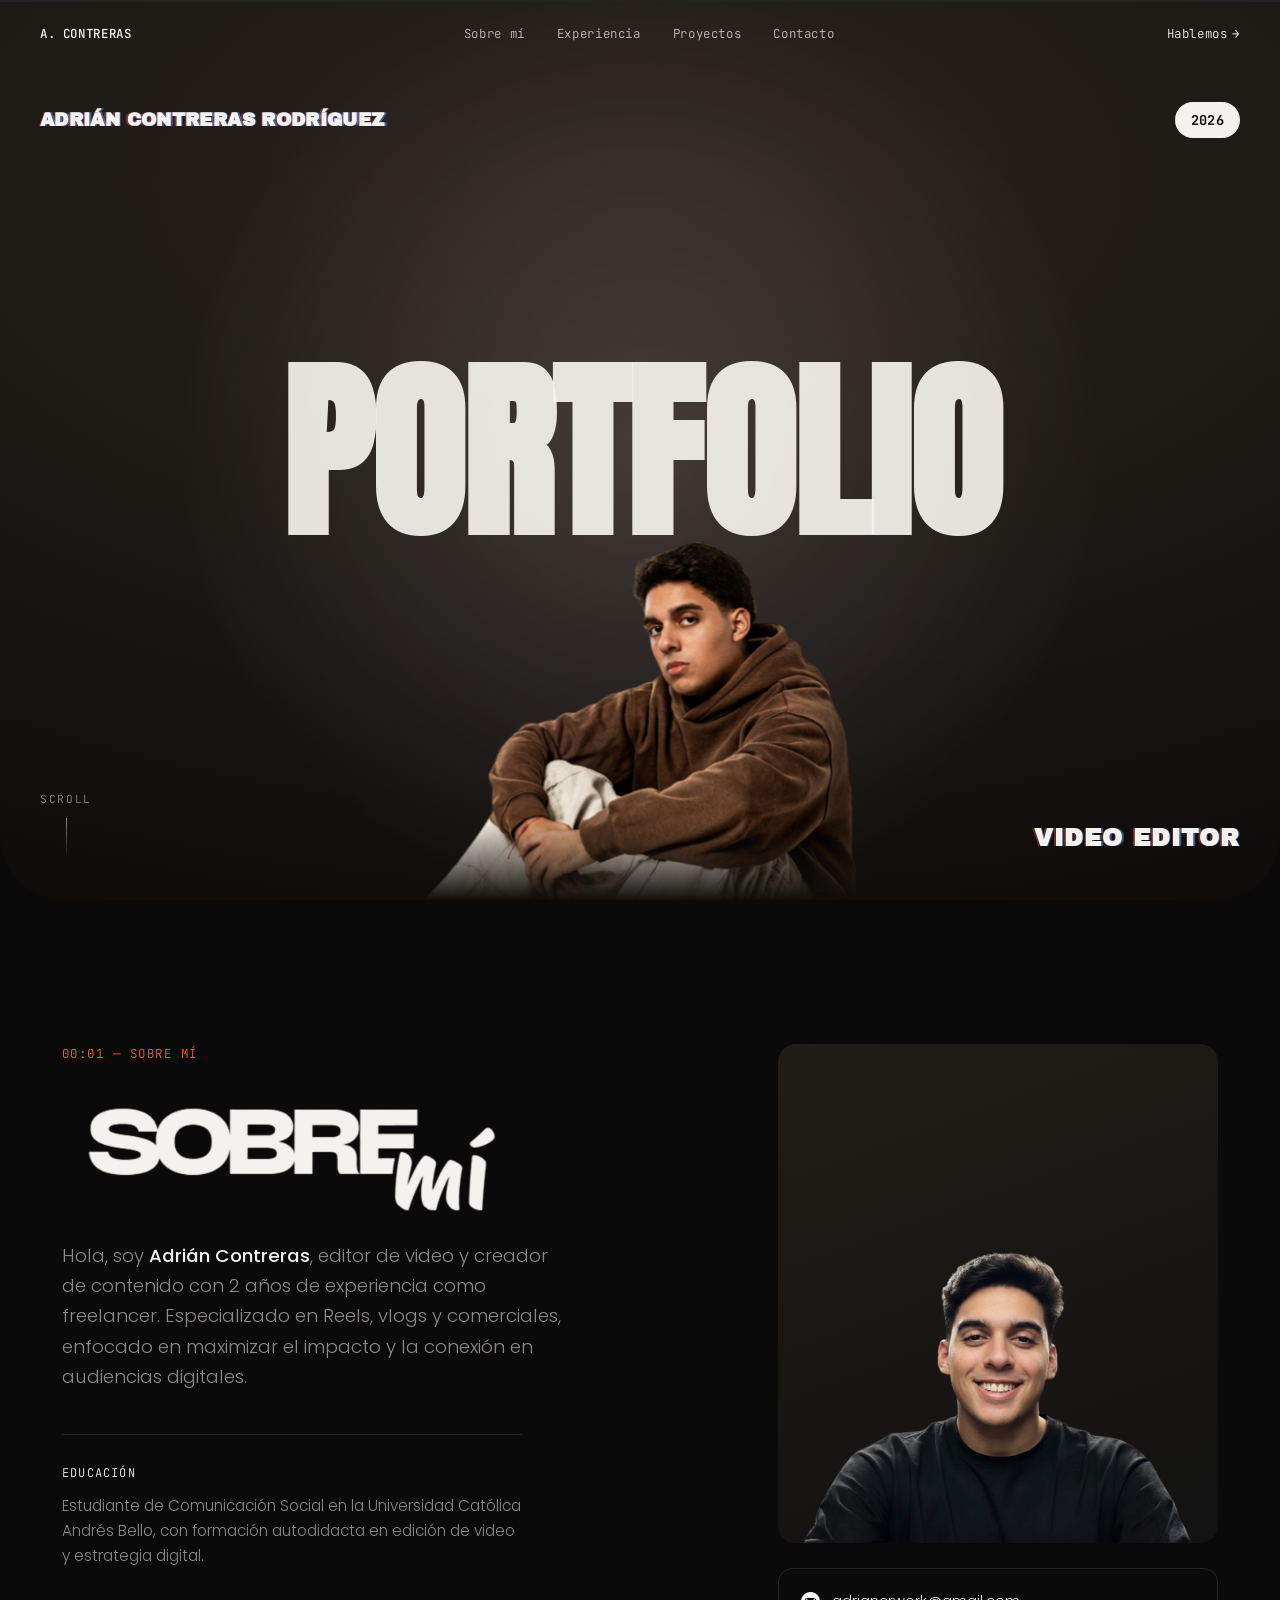
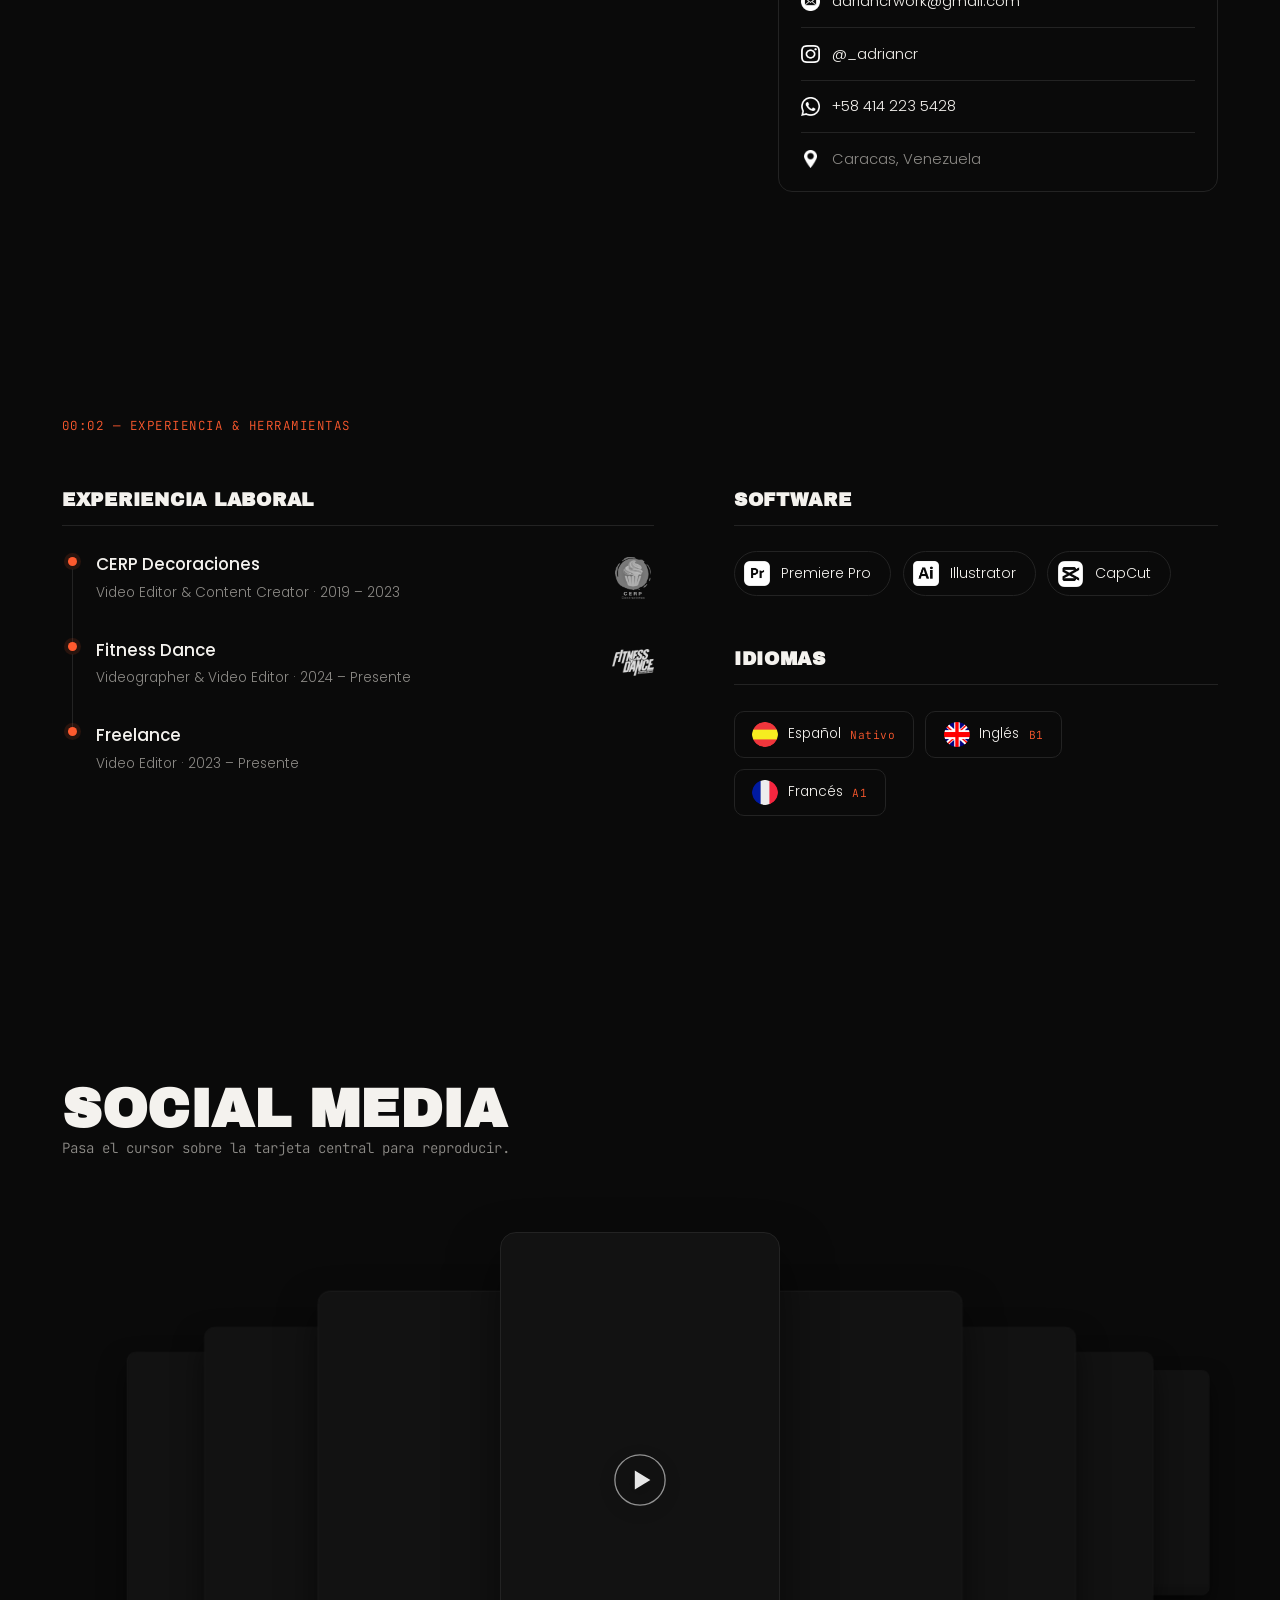
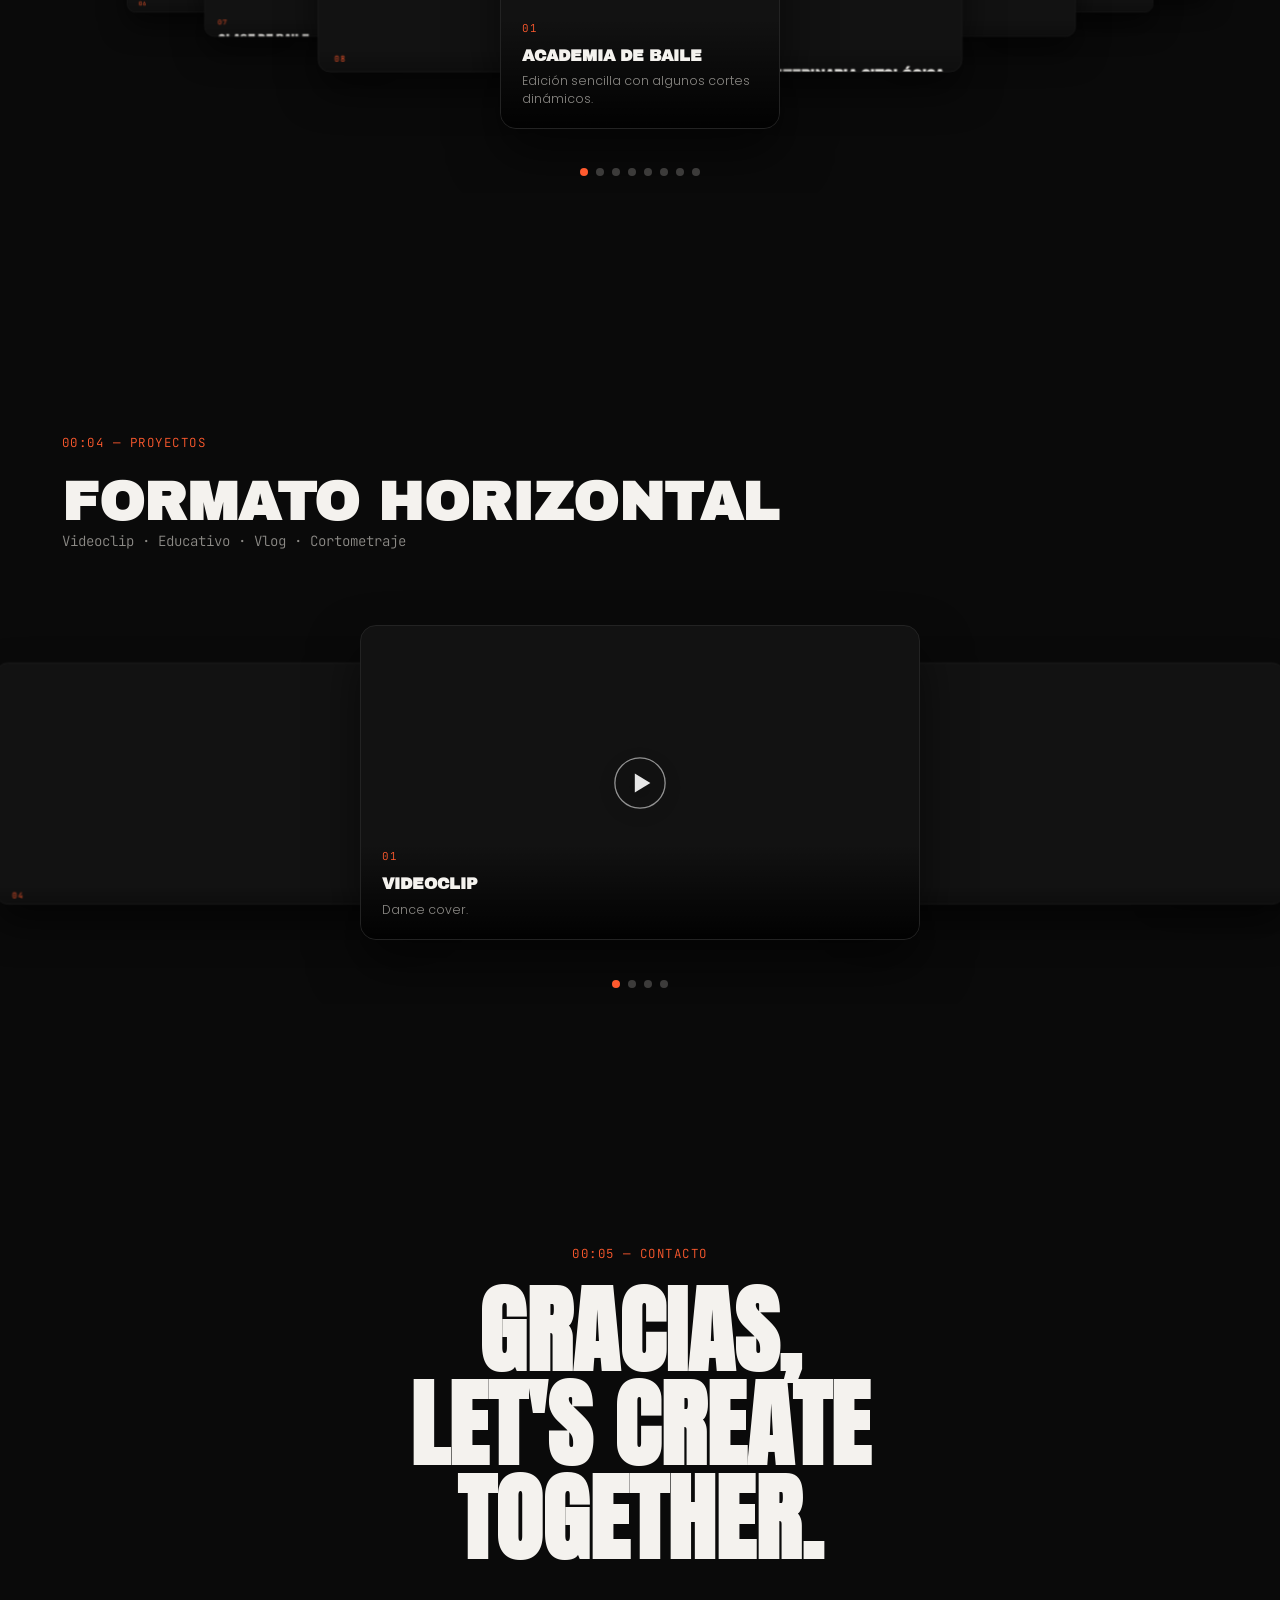
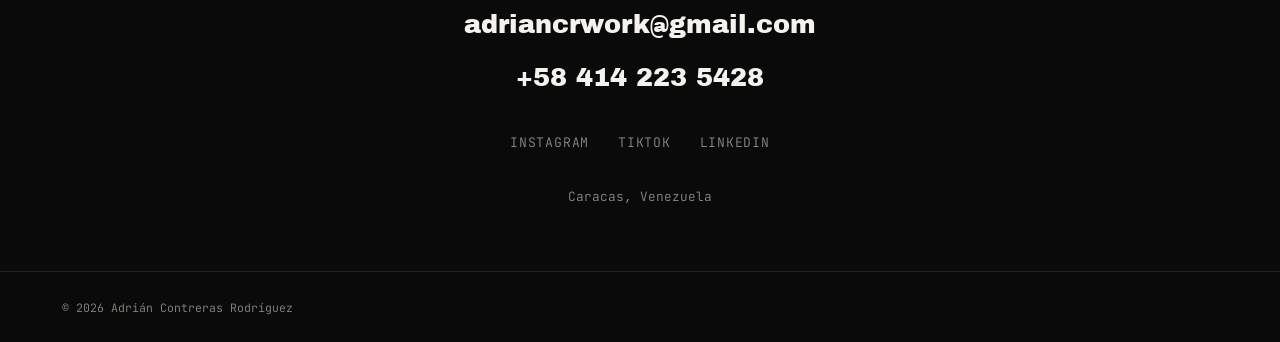
==== index.html @ ed5cecab "Add files via upload" ====
<!DOCTYPE html>
<html lang="es">
<head>
<meta charset="UTF-8">
<meta name="viewport" content="width=device-width, initial-scale=1.0">
<title>Adrián Contreras — Video Editor</title>
<meta name="description" content="Adrián Contreras Rodríguez — Editor de video y creador de contenido. Reels, vlogs, comerciales y cortometrajes.">

<!-- Google Fonts -->
<link rel="preconnect" href="https://fonts.googleapis.com">
<link rel="preconnect" href="https://fonts.gstatic.com" crossorigin>
<link href="https://fonts.googleapis.com/css2?family=Poppins:ital,wght@0,300;0,400;0,500;0,600;0,700;1,400&family=Anton&family=Archivo+Black&family=JetBrains+Mono:wght@400;500&family=Caveat:wght@600;700&display=swap" rel="stylesheet">

<!-- Swiper (carrusel 3D coverflow) -->
<link rel="stylesheet" href="https://cdn.jsdelivr.net/npm/swiper@11/swiper-bundle.min.css" />

<link rel="stylesheet" href="style.css">
</head>
<body>

<div class="scrub-track"><div class="scrub-fill" id="scrubFill"></div></div>

<nav class="topnav" id="topnav">
  <a href="#hero" class="topnav-logo">A. CONTRERAS</a>
  <div class="topnav-links">
    <a href="#about">Sobre mí</a>
    <a href="#experience">Experiencia</a>
    <a href="#gallery-social">Proyectos</a>
    <a href="#contact">Contacto</a>
  </div>
  <a href="#contact" class="topnav-cta">Hablemos <span>→</span></a>
</nav>

<!-- ============ HERO ============ -->
<section id="hero" class="hero">
  <div class="hero-panel">
    <img src="assets/img/glow.png" alt="" class="hero-glow" aria-hidden="true">
    <h2 class="hero-wordmark" aria-hidden="true">PORTFOLIO</h2>

    <div class="hero-topbar">
      <p class="hero-fullname">ADRIÁN CONTRERAS RODRÍGUEZ</p>
      <span class="hero-year">2026</span>
    </div>

    <p class="hero-role">VIDEO EDITOR</p>
  </div>

  <img src="assets/img/hero-portrait.png" alt="Adrián Contreras" class="hero-portrait" id="heroPortrait">

  <div class="scroll-indicator">
    <span>Scroll</span>
    <div class="line"></div>
  </div>
</section>

<main>

  <!-- ============ SOBRE MÍ ============ -->
  <section id="about" class="section">
    <div class="container about-grid">

      <div class="about-copy reveal">
        <p class="eyebrow">00:01 — Sobre mí</p>
        <h2 class="about-heading">
          <img src="assets/img/sobre-mi.png" alt="Sobre mí" class="about-heading-img">
        </h2>
        <p class="about-text">
          Hola, soy <strong>Adrián Contreras</strong>, editor de video y creador de
          contenido con 2 años de experiencia como freelancer. Especializado en
          Reels, vlogs y comerciales, enfocado en maximizar el impacto y la
          conexión en audiencias digitales.
        </p>
        <div class="edu-block">
          <p class="edu-label">Educación</p>
          <p class="edu-text">
            Estudiante de Comunicación Social en la Universidad Católica Andrés
            Bello, con formación autodidacta en edición de video y estrategia
            digital.
          </p>
        </div>
      </div>

      <div class="about-side reveal">
        <div class="about-photo-frame">
          <img src="assets/img/about-portrait.png" alt="Adrián Contreras" class="about-photo">
        </div>
        <div class="contact-card">
          <a href="mailto:adriancrwork@gmail.com" class="contact-row">
            <img src="assets/icons/correo.png" class="contact-icon" alt=""> adriancrwork@gmail.com
          </a>
          <a href="https://instagram.com/_adriancr" target="_blank" rel="noopener" class="contact-row">
            <img src="assets/icons/instagram.png" class="contact-icon" alt=""> @_adriancr
          </a>
          <a href="https://wa.me/584142235428" target="_blank" rel="noopener" class="contact-row">
            <img src="assets/icons/whatsapp.png" class="contact-icon" alt=""> +58 414 223 5428
          </a>
          <div class="contact-row static">
            <img src="assets/icons/ubicacion.png" class="contact-icon" alt=""> Caracas, Venezuela
          </div>
        </div>
      </div>

    </div>
  </section>

  <!-- ============ EXPERIENCIA + SOFTWARE ============ -->
  <section id="experience" class="section">
    <div class="container">
      <p class="eyebrow reveal">00:02 — Experiencia &amp; herramientas</p>

      <div class="exp-grid">
        <div class="exp-timeline reveal">
          <h3 class="subtitle">Experiencia laboral</h3>

          <div class="exp-item">
            <span class="exp-dot"></span>
            <div class="exp-info">
              <p class="exp-role">CERP Decoraciones</p>
              <p class="exp-meta">Video Editor &amp; Content Creator · 2019 – 2023</p>
            </div>
            <img src="assets/logos/cerp.png" class="exp-logo" alt="CERP Decoraciones">
          </div>

          <div class="exp-item">
            <span class="exp-dot"></span>
            <div class="exp-info">
              <p class="exp-role">Fitness Dance</p>
              <p class="exp-meta">Videographer &amp; Video Editor · 2024 – Presente</p>
            </div>
            <img src="assets/logos/fitness-dance.png" class="exp-logo" alt="Fitness Dance">
          </div>

          <div class="exp-item">
            <span class="exp-dot"></span>
            <div class="exp-info">
              <p class="exp-role">Freelance</p>
              <p class="exp-meta">Video Editor · 2023 – Presente</p>
            </div>
          </div>
        </div>

        <div class="exp-side reveal">
          <h3 class="subtitle">Software</h3>
          <div class="software-grid">
            <div class="software-chip">
              <img src="assets/icons/premiere.png" class="chip-icon" alt="Premiere Pro"> Premiere Pro
            </div>
            <div class="software-chip">
              <img src="assets/icons/illustrator.png" class="chip-icon" alt="Illustrator"> Illustrator
            </div>
            <div class="software-chip">
              <img src="assets/icons/capcut.png" class="chip-icon" alt="CapCut"> CapCut
            </div>
          </div>

          <h3 class="subtitle mt">Idiomas</h3>
          <div class="lang-grid">
            <div class="lang-chip">
              <img src="assets/icons/flag-es.png" class="lang-flag" alt="Español">
              <span class="lang-name">Español</span><span class="lang-level">Nativo</span>
            </div>
            <div class="lang-chip">
              <img src="assets/icons/flag-en.png" class="lang-flag" alt="Inglés">
              <span class="lang-name">Inglés</span><span class="lang-level">B1</span>
            </div>
            <div class="lang-chip">
              <img src="assets/icons/flag-fr.png" class="lang-flag" alt="Francés">
              <span class="lang-name">Francés</span><span class="lang-level">A1</span>
            </div>
          </div>
        </div>
      </div>
    </div>
  </section>

  <!-- ============ GALERÍA — SOCIAL MEDIA ============ -->
  <section id="gallery-social" class="section gallery">
    <div class="container">
      <p class="eyebrow reveal">00:03 — Proyectos</p>
      <h2 class="section-title reveal">Social Media</h2>
      <p class="gallery-hint reveal">Pasa el cursor sobre la tarjeta central para reproducir.</p>
    </div>

    <div class="swiper social-swiper">
      <div class="swiper-wrapper"></div>
      <div class="swiper-pagination"></div>
    </div>
  </section>

  <!-- ============ GALERÍA — FORMATO HORIZONTAL ============ -->
  <section id="gallery-horizontal" class="section gallery">
    <div class="container">
      <p class="eyebrow reveal">00:04 — Proyectos</p>
      <h2 class="section-title reveal">Formato Horizontal</h2>
      <p class="gallery-hint reveal">Videoclip · Educativo · Vlog · Cortometraje</p>
    </div>

    <div class="swiper horizontal-swiper">
      <div class="swiper-wrapper"></div>
      <div class="swiper-pagination"></div>
    </div>
  </section>

  <!-- ============ CONTACTO ============ -->
  <section id="contact" class="section contact">
    <div class="container">
      <p class="eyebrow reveal">00:05 — Contacto</p>
      <h2 class="contact-title reveal">GRACIAS,<br>let's create<br>together.</h2>

      <div class="contact-links reveal">
        <a href="mailto:adriancrwork@gmail.com" class="contact-link">adriancrwork@gmail.com</a>
        <a href="https://wa.me/584142235428" target="_blank" rel="noopener" class="contact-link">+58 414 223 5428</a>
      </div>

      <div class="social-links reveal">
        <a href="https://instagram.com/_adriancr" target="_blank" rel="noopener">Instagram</a>
        <a href="#" target="_blank" rel="noopener">TikTok</a>
        <a href="#" target="_blank" rel="noopener">LinkedIn</a>
      </div>

      <p class="location reveal">Caracas, Venezuela</p>
    </div>
  </section>

</main>

<footer class="footer">
  <div class="container">© 2026 Adrián Contreras Rodríguez</div>
</footer>

<script src="https://cdn.jsdelivr.net/npm/swiper@11/swiper-bundle.min.js"></script>
<script src="script.js"></script>
</body>
</html>
---- style.css ----
/* ============================================================
   ADRIÁN CONTRERAS — PORTFOLIO
   ============================================================ */

@font-face {
  font-family: 'Extenda 40 Hecto';
  src: url('assets/fonts/Extenda40Hecto.woff2') format('woff2');
  font-weight: 400;
  font-display: swap;
}
@font-face {
  font-family: 'CY Grotesk Wide';
  src: url('assets/fonts/CyGrotesk-WideBold.woff2') format('woff2');
  font-weight: 700;
  font-display: swap;
}

:root {
  --bg: #0a0a0a;
  --bg-soft: #121212;
  --hero-bg: #1a1714;
  --line: #232323;
  --text: #f4f2ee;
  --muted: #8c8a86;
  --accent: #ff5a2e;
  --accent-dim: #7a2c15;

  --font-display: 'Extenda 40 Hecto', 'Anton', 'Archivo Black', sans-serif;
  --font-section: 'CY Grotesk Wide', 'Archivo Black', sans-serif;
  --font-body: 'Poppins', sans-serif;
  --font-mono: 'JetBrains Mono', monospace;
  --font-script: 'Caveat', cursive;

  --container: 1220px;
}

* { margin: 0; padding: 0; box-sizing: border-box; }
html { scroll-behavior: smooth; }

body {
  background: var(--bg);
  color: var(--text);
  font-family: var(--font-body);
  font-weight: 300;
  line-height: 1.65;
  overflow-x: hidden;
}

img { display: block; max-width: 100%; }
a { color: inherit; }

.container {
  max-width: var(--container);
  margin: 0 auto;
  padding: 0 2rem;
}

/* ---- Timeline scrubber ---- */
.scrub-track {
  position: fixed;
  top: 0; left: 0;
  width: 100%;
  height: 2px;
  background: var(--line);
  z-index: 999;
}
.scrub-fill {
  height: 100%;
  width: 0%;
  background: var(--accent);
  box-shadow: 0 0 8px var(--accent);
  transition: width 0.1s linear;
}

/* ---- Nav (glass / iOS blur on scroll) ---- */
.topnav {
  position: fixed;
  top: 2px; left: 0;
  width: 100%;
  z-index: 900;
  display: flex;
  align-items: center;
  justify-content: space-between;
  padding: 1.4rem 2.5rem;
  font-family: var(--font-mono);
  font-size: 0.78rem;
  letter-spacing: 0.05em;
  background: transparent;
  backdrop-filter: blur(0px);
  -webkit-backdrop-filter: blur(0px);
  border-bottom: 1px solid transparent;
  transition: background 0.4s ease, backdrop-filter 0.4s ease, border-color 0.4s ease;
}
.topnav.scrolled {
  background: rgba(10, 10, 10, 0.45);
  backdrop-filter: blur(16px) saturate(150%);
  -webkit-backdrop-filter: blur(16px) saturate(150%);
  border-bottom: 1px solid rgba(255,255,255,0.08);
}
.topnav-logo { text-decoration: none; font-weight: 500; color: var(--text); }
.topnav-links { display: flex; gap: 2rem; }
.topnav-links a { text-decoration: none; color: var(--text); opacity: 0.75; transition: opacity 0.25s; }
.topnav-links a:hover { opacity: 1; }
.topnav-cta { text-decoration: none; color: var(--text); display: flex; align-items: center; gap: 0.3rem; }
@media (max-width: 780px) {
  .topnav-links { display: none; }
}

.eyebrow {
  font-family: var(--font-mono);
  font-size: 0.78rem;
  letter-spacing: 0.12em;
  color: var(--accent);
  text-transform: uppercase;
  margin-bottom: 1.2rem;
}

.section-title {
  font-family: var(--font-section);
  font-weight: 700;
  text-transform: uppercase;
  font-size: clamp(2rem, 4.5vw, 3.4rem);
  line-height: 1.05;
  letter-spacing: 0.01em;
}

.subtitle {
  font-family: var(--font-section);
  font-weight: 700;
  text-transform: uppercase;
  font-size: 1.15rem;
  letter-spacing: 0.04em;
  color: var(--text);
  margin-bottom: 1.6rem;
  padding-bottom: 0.6rem;
  border-bottom: 1px solid var(--line);
}
.subtitle.mt { margin-top: 3rem; }

.section { padding: 7rem 0; }

/* ============ HERO ============ */
.hero {
  position: relative;
  height: 100svh;
  min-height: 640px;
  margin-bottom: 2rem;
}

.hero-panel {
  position: relative;
  width: 100%;
  height: 100%;
  overflow: hidden;
  border-radius: 0 0 64px 64px;
  background:
    radial-gradient(120% 90% at 50% 20%, #2a241d 0%, var(--hero-bg) 55%, #0d0b09 100%);
}

.hero-glow {
  position: absolute;
  top: 50%; left: 50%;
  width: 140%;
  max-width: none;
  transform: translate(-50%, -50%);
  opacity: 0.55;
  mix-blend-mode: screen;
  pointer-events: none;
}

.hero-wordmark {
  position: absolute;
  top: 50%; left: 50%;
  transform: translate(-50%, -48%);
  width: 100%;
  text-align: center;
  font-family: var(--font-display);
  text-transform: uppercase;
  font-size: clamp(4.5rem, 15vw, 13rem);
  line-height: 1;
  color: rgba(245, 243, 238, 0.92);
  letter-spacing: -0.01em;
  white-space: nowrap;
}

.hero-topbar {
  position: absolute;
  top: 6.4rem;
  left: 0; right: 0;
  z-index: 2;
  display: flex;
  align-items: center;
  justify-content: space-between;
  padding: 0 2.5rem;
}

.hero-fullname {
  font-family: var(--font-section);
  font-weight: 700;
  text-transform: uppercase;
  font-size: clamp(0.9rem, 1.6vw, 1.15rem);
  letter-spacing: 0.02em;
  color: var(--text);
  text-shadow: 1.5px 0 0 rgba(90,150,255,0.55), -1.5px 0 0 rgba(255,90,90,0.4);
}

.hero-year {
  font-family: var(--font-mono);
  font-weight: 700;
  font-size: 0.85rem;
  color: #14110d;
  background: var(--text);
  padding: 0.4rem 1rem;
  border-radius: 999px;
  letter-spacing: 0.02em;
}

.hero-role {
  position: absolute;
  bottom: 2.6rem;
  right: 2.5rem;
  z-index: 2;
  font-family: var(--font-section);
  font-weight: 700;
  text-transform: uppercase;
  font-size: clamp(1rem, 2vw, 1.5rem);
  letter-spacing: 0.05em;
  color: var(--text);
  text-shadow: 1.5px 0 0 rgba(90,150,255,0.5), -1.5px 0 0 rgba(255,90,90,0.35);
}

.hero-portrait {
  position: absolute;
  left: 50%;
  bottom: 0;
  z-index: 1;
  width: clamp(280px, 34vw, 480px);
  transform: translate(-50%, 0);
  will-change: transform, opacity, filter;
  filter: blur(0px);
  pointer-events: none;
  -webkit-mask-image: linear-gradient(to bottom, black 78%, transparent 100%);
  mask-image: linear-gradient(to bottom, black 78%, transparent 100%);
}

.scroll-indicator {
  position: absolute;
  left: 2.5rem;
  bottom: 2.6rem;
  z-index: 3;
  display: flex;
  flex-direction: column;
  align-items: center;
  font-family: var(--font-mono);
  font-size: 0.7rem;
  letter-spacing: 0.15em;
  color: var(--muted);
  text-transform: uppercase;
}
.scroll-indicator .line {
  width: 1px;
  height: 40px;
  background: linear-gradient(var(--muted), transparent);
  margin-top: 10px;
  animation: scrollpulse 2s ease-in-out infinite;
}
@keyframes scrollpulse {
  0%, 100% { opacity: 0.3; }
  50% { opacity: 1; }
}

/* ============ ABOUT ============ */
.about-grid {
  display: grid;
  grid-template-columns: 1.3fr 0.9fr;
  gap: 5rem;
  align-items: start;
}

.about-heading {
  margin-top: 1rem;
  line-height: 0.9;
}
.about-heading-img {
  width: clamp(260px, 34vw, 460px);
  height: auto;
}

.about-text {
  font-size: 1.15rem;
  color: var(--muted);
  max-width: 46ch;
  margin-top: 1.8rem;
}
.about-text strong { color: var(--text); font-weight: 500; }

.edu-block {
  margin-top: 2.6rem;
  padding-top: 1.8rem;
  border-top: 1px solid var(--line);
  max-width: 46ch;
}
.edu-label {
  font-family: var(--font-mono);
  font-size: 0.75rem;
  letter-spacing: 0.1em;
  text-transform: uppercase;
  color: var(--text);
  margin-bottom: 0.6rem;
}
.edu-text { color: var(--muted); font-size: 0.95rem; }

.about-side { display: flex; flex-direction: column; gap: 1.6rem; }

.about-photo-frame {
  border-radius: 18px;
  overflow: hidden;
  aspect-ratio: 3 / 3.4;
  background: linear-gradient(160deg, #201c17, var(--bg-soft));
  display: flex;
  align-items: flex-end;
  justify-content: center;
}
.about-photo { width: 88%; height: auto; object-fit: contain; }

.contact-card {
  border: 1px solid var(--line);
  border-radius: 14px;
  padding: 0.4rem 1.4rem;
}
.contact-row {
  display: flex;
  align-items: center;
  gap: 0.8rem;
  padding: 0.85rem 0;
  border-bottom: 1px solid var(--line);
  text-decoration: none;
  font-size: 0.92rem;
  color: var(--text);
  transition: color 0.25s;
}
.contact-row:last-child { border-bottom: none; }
.contact-row:hover { color: var(--accent); }
.contact-row.static { color: var(--muted); }
.contact-row.static:hover { color: var(--muted); }
.contact-icon {
  width: 1.15rem;
  height: 1.15rem;
  object-fit: contain;
  flex-shrink: 0;
}

/* ============ EXPERIENCE ============ */
.exp-grid {
  display: grid;
  grid-template-columns: 1.1fr 0.9fr;
  gap: 5rem;
  margin-top: 3rem;
}

.exp-item {
  display: flex;
  align-items: center;
  gap: 1.2rem;
  padding-bottom: 2rem;
  margin-left: 0.35rem;
  position: relative;
}
.exp-item::before {
  content: '';
  position: absolute;
  left: 4px;
  top: 1.1rem;
  bottom: -0.5rem;
  width: 1px;
  background: var(--line);
}
.exp-item:last-child::before { display: none; }
.exp-dot {
  width: 9px; height: 9px;
  border-radius: 50%;
  background: var(--accent);
  margin-top: 0.35rem;
  flex-shrink: 0;
  align-self: flex-start;
  box-shadow: 0 0 0 4px rgba(255,90,46,0.12);
}
.exp-info { flex: 1; }
.exp-role { font-size: 1.05rem; font-weight: 500; color: var(--text); }
.exp-meta { font-size: 0.85rem; color: var(--muted); margin-top: 0.2rem; }
.exp-logo {
  width: 42px;
  height: 42px;
  object-fit: contain;
  opacity: 0.85;
  flex-shrink: 0;
}

.software-grid { display: flex; flex-wrap: wrap; gap: 0.7rem; }
.software-chip {
  display: flex;
  align-items: center;
  gap: 0.7rem;
  border: 1px solid var(--line);
  border-radius: 999px;
  padding: 0.55rem 1.2rem 0.55rem 0.6rem;
  font-size: 0.88rem;
  color: var(--text);
  transition: border-color 0.25s;
}
.software-chip:hover { border-color: var(--accent); }
.chip-icon { width: 1.6rem; height: 1.6rem; object-fit: contain; }

.lang-grid { display: flex; gap: 0.7rem; flex-wrap: wrap; }
.lang-chip {
  display: flex;
  align-items: center;
  gap: 0.6rem;
  border: 1px solid var(--line);
  border-radius: 10px;
  padding: 0.6rem 1.1rem;
  min-width: 92px;
}
.lang-flag { width: 1.6rem; height: 1.6rem; border-radius: 50%; object-fit: cover; flex-shrink: 0; }
.lang-name { display: block; font-size: 0.85rem; color: var(--text); }
.lang-level {
  display: block;
  margin-top: 0.1rem;
  font-family: var(--font-mono);
  font-size: 0.7rem;
  color: var(--accent);
  letter-spacing: 0.05em;
}

/* ============ GALLERY / SWIPER COVERFLOW ============ */
.gallery { padding: 7rem 0 8rem; overflow: visible; }
.gallery-hint {
  font-size: 0.88rem;
  color: var(--muted);
  font-family: var(--font-mono);
}

.swiper {
  width: 100%;
  padding: 3.5rem 0 4rem;
  margin-top: 1rem;
}

.swiper-slide {
  background: var(--bg-soft);
  border-radius: 16px;
  overflow: hidden;
  position: relative;
  box-shadow: 0 25px 50px rgba(0,0,0,0.55);
  border: 1px solid var(--line);
}

.social-swiper .swiper-slide {
  width: 280px;
  height: 497px;
}

.horizontal-swiper .swiper-slide {
  width: 560px;
  height: 315px;
}

.slide-media {
  position: absolute;
  inset: 0;
  width: 100%;
  height: 100%;
}
.slide-media img.poster {
  width: 100%; height: 100%;
  object-fit: cover;
  transition: transform 0.6s ease;
}
.swiper-slide-active .slide-media img.poster { transform: scale(1.03); }

.slide-media iframe {
  width: 100%; height: 100%;
  border: 0;
  position: absolute;
  inset: 0;
}

.swiper-slide-active { cursor: pointer; }

.slide-play {
  position: absolute;
  inset: 0;
  display: grid;
  place-items: center;
  pointer-events: none;
}
.slide-play svg {
  width: 52px; height: 52px;
  opacity: 0;
  transform: scale(0.85);
  transition: opacity 0.3s, transform 0.3s;
  filter: drop-shadow(0 4px 12px rgba(0,0,0,0.5));
}
.swiper-slide-active .slide-play svg { opacity: 0.9; transform: scale(1); }

.slide-overlay {
  position: absolute;
  bottom: 0; left: 0; right: 0;
  padding: 1.3rem;
  background: linear-gradient(to top, rgba(0,0,0,0.92), transparent 85%);
  transform: translateY(65%);
  transition: transform 0.35s ease;
}
.swiper-slide-active .slide-overlay { transform: translateY(0); }

.slide-index {
  font-family: var(--font-mono);
  font-size: 0.68rem;
  color: var(--accent);
  letter-spacing: 0.08em;
}
.slide-title {
  font-family: var(--font-section);
  font-size: 1rem;
  text-transform: uppercase;
  margin: 0.3rem 0 0.2rem;
}
.slide-desc {
  font-size: 0.78rem;
  color: var(--muted);
  line-height: 1.4;
}

.swiper-pagination-bullet { background: var(--muted); opacity: 0.4; }
.swiper-pagination-bullet-active { background: var(--accent); opacity: 1; }

/* ============ CONTACT (centrado) ============ */
.contact { text-align: center; padding-bottom: 4rem; }
.contact .container {
  display: flex;
  flex-direction: column;
  align-items: center;
}
.contact-title {
  font-family: var(--font-display);
  text-transform: uppercase;
  font-size: clamp(2.6rem, 8vw, 6rem);
  line-height: 0.98;
  margin-bottom: 2.4rem;
}
.contact-links { display: flex; flex-direction: column; align-items: center; gap: 0.6rem; margin-bottom: 2rem; }
.contact-link {
  font-family: var(--font-section);
  font-size: clamp(1.1rem, 2.2vw, 1.6rem);
  text-decoration: none;
  width: fit-content;
  border-bottom: 1px solid transparent;
  transition: border-color 0.25s, color 0.25s;
}
.contact-link:hover { color: var(--accent); border-color: var(--accent); }

.social-links { display: flex; justify-content: center; gap: 1.8rem; margin-bottom: 2rem; }
.social-links a {
  text-decoration: none;
  font-family: var(--font-mono);
  font-size: 0.82rem;
  letter-spacing: 0.06em;
  text-transform: uppercase;
  color: var(--muted);
  transition: color 0.25s;
}
.social-links a:hover { color: var(--text); }

.location {
  font-family: var(--font-mono);
  font-size: 0.8rem;
  color: var(--muted);
}

.footer {
  border-top: 1px solid var(--line);
  padding: 1.6rem 0;
  font-family: var(--font-mono);
  font-size: 0.72rem;
  color: var(--muted);
}

.reveal {
  opacity: 0;
  transform: translateY(28px);
  transition: opacity 0.8s cubic-bezier(0.16,1,0.3,1), transform 0.8s cubic-bezier(0.16,1,0.3,1);
}
.reveal.is-visible { opacity: 1; transform: translateY(0); }

@media (prefers-reduced-motion: reduce) {
  .reveal { opacity: 1; transform: none; transition: none; }
  .scroll-indicator .line { animation: none; }
  .hero-portrait { transition: none !important; }
}

/* ============ RESPONSIVE ============ */
@media (max-width: 900px) {
  .about-grid, .exp-grid { grid-template-columns: 1fr; gap: 3rem; }
  .horizontal-swiper .swiper-slide { width: 320px; height: 180px; }
  .hero-panel { border-radius: 0 0 36px 36px; }
}

@media (max-width: 560px) {
  .container { padding: 0 1.3rem; }
  .hero-topbar { padding: 0 1.3rem; flex-direction: row; }
  .hero-fullname { font-size: 0.72rem; }
  .hero-role { right: 1.3rem; bottom: 1.8rem; font-size: 0.9rem; }
  .hero-wordmark { font-size: 3.6rem; }
  .social-swiper .swiper-slide { width: 230px; height: 409px; }
  .scroll-indicator { display: none; }
  .exp-logo { width: 32px; height: 32px; }
}
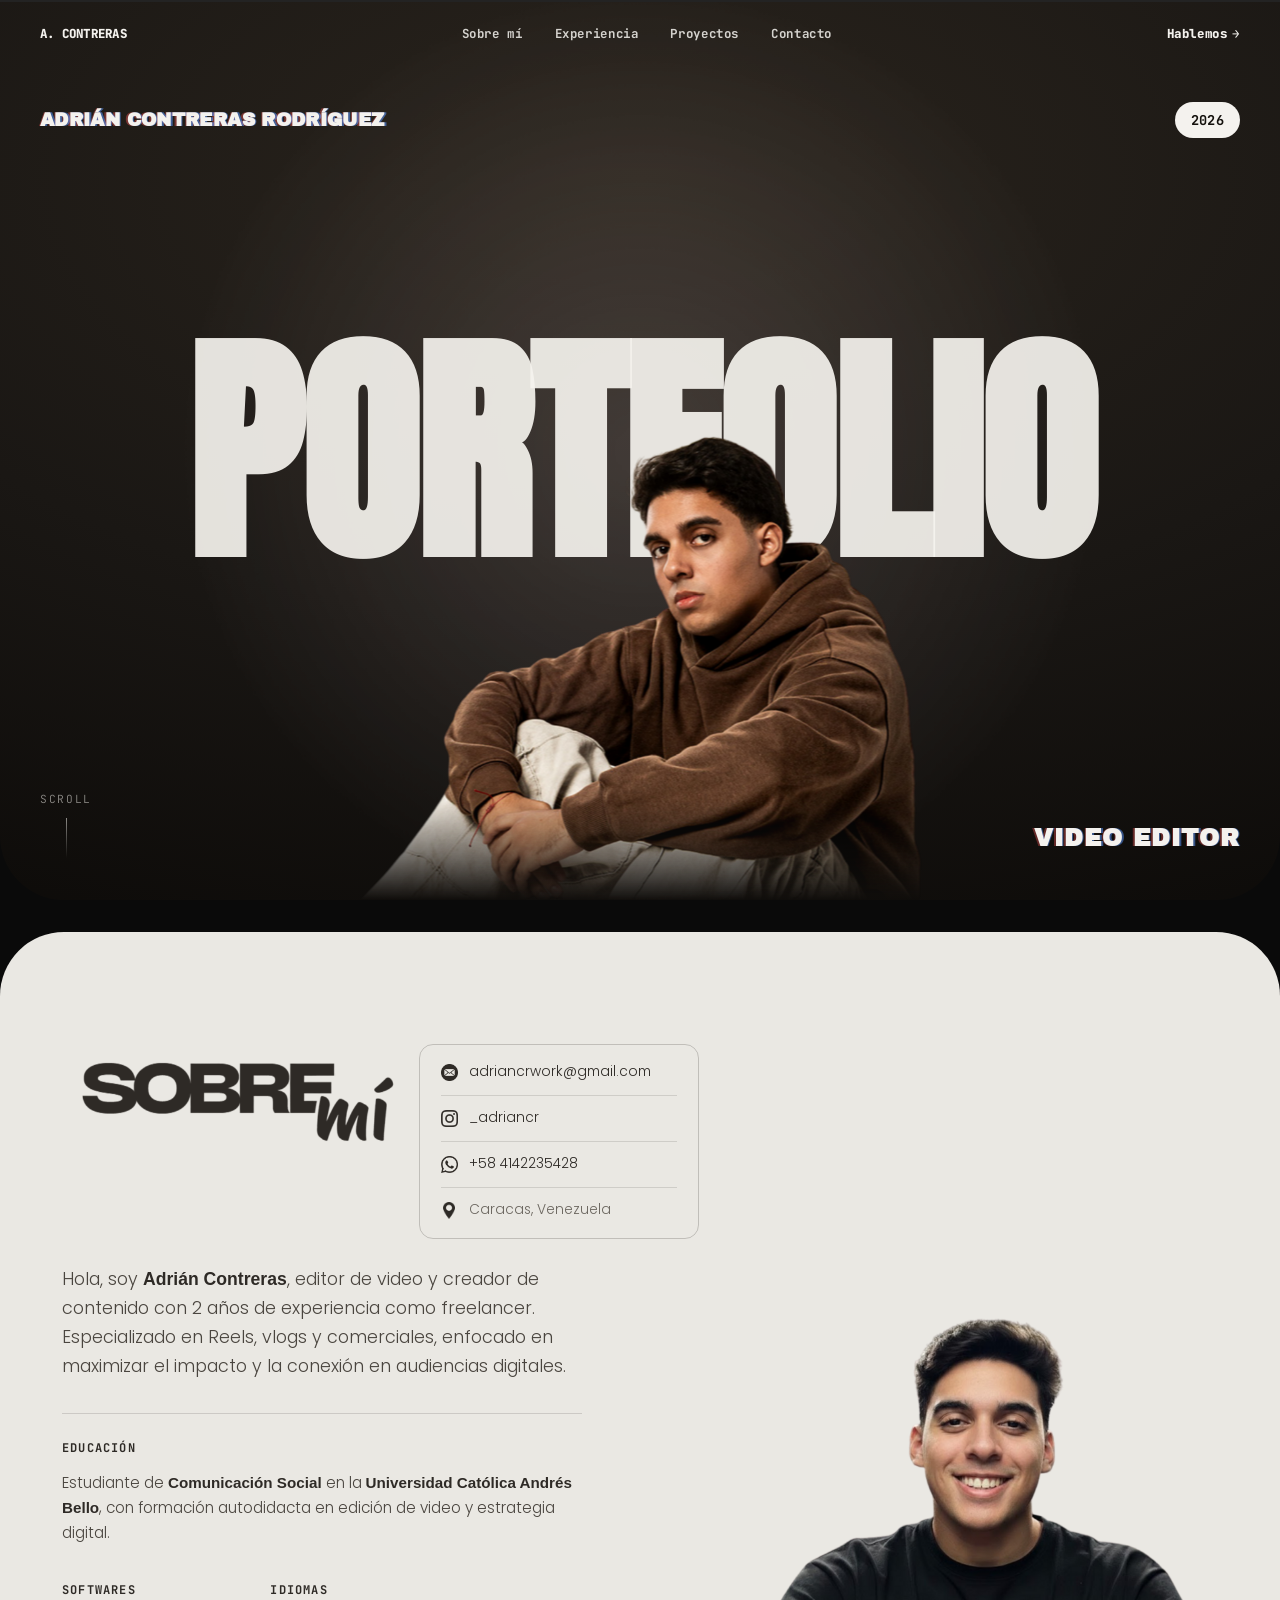
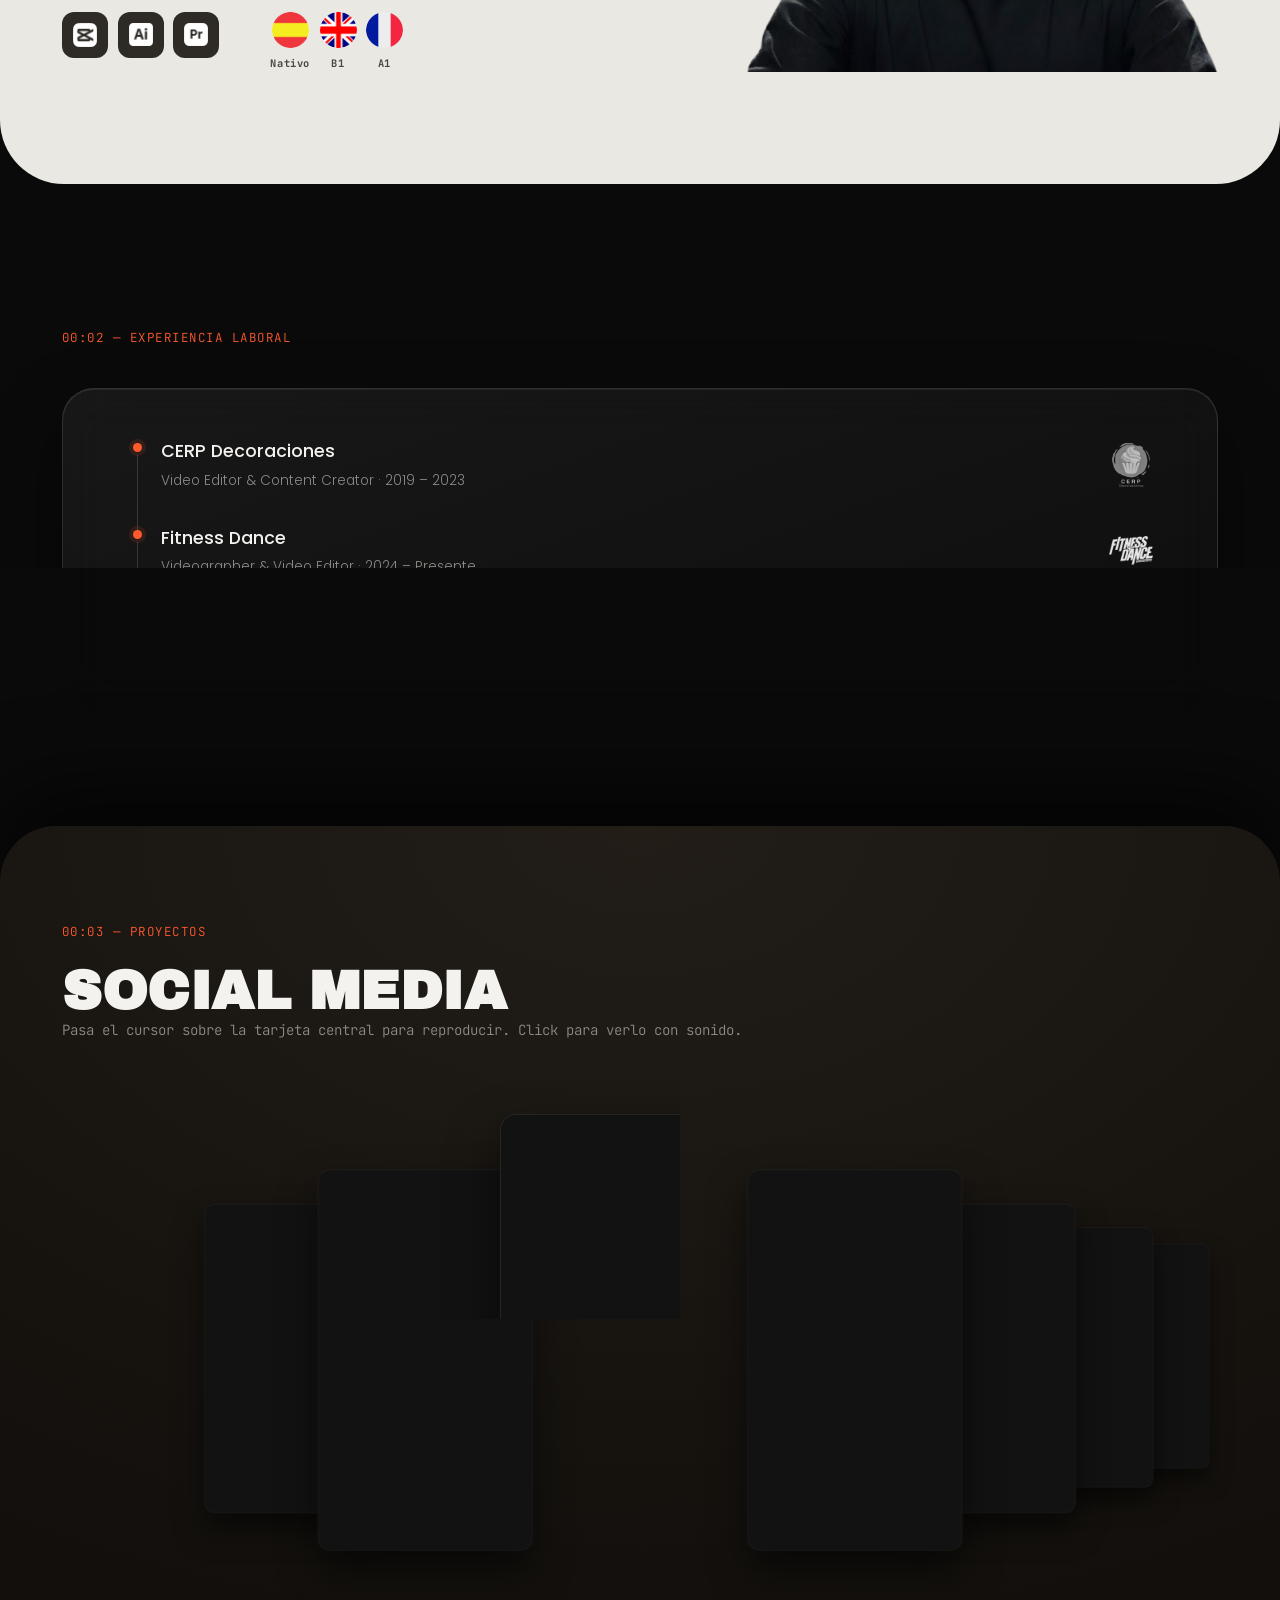
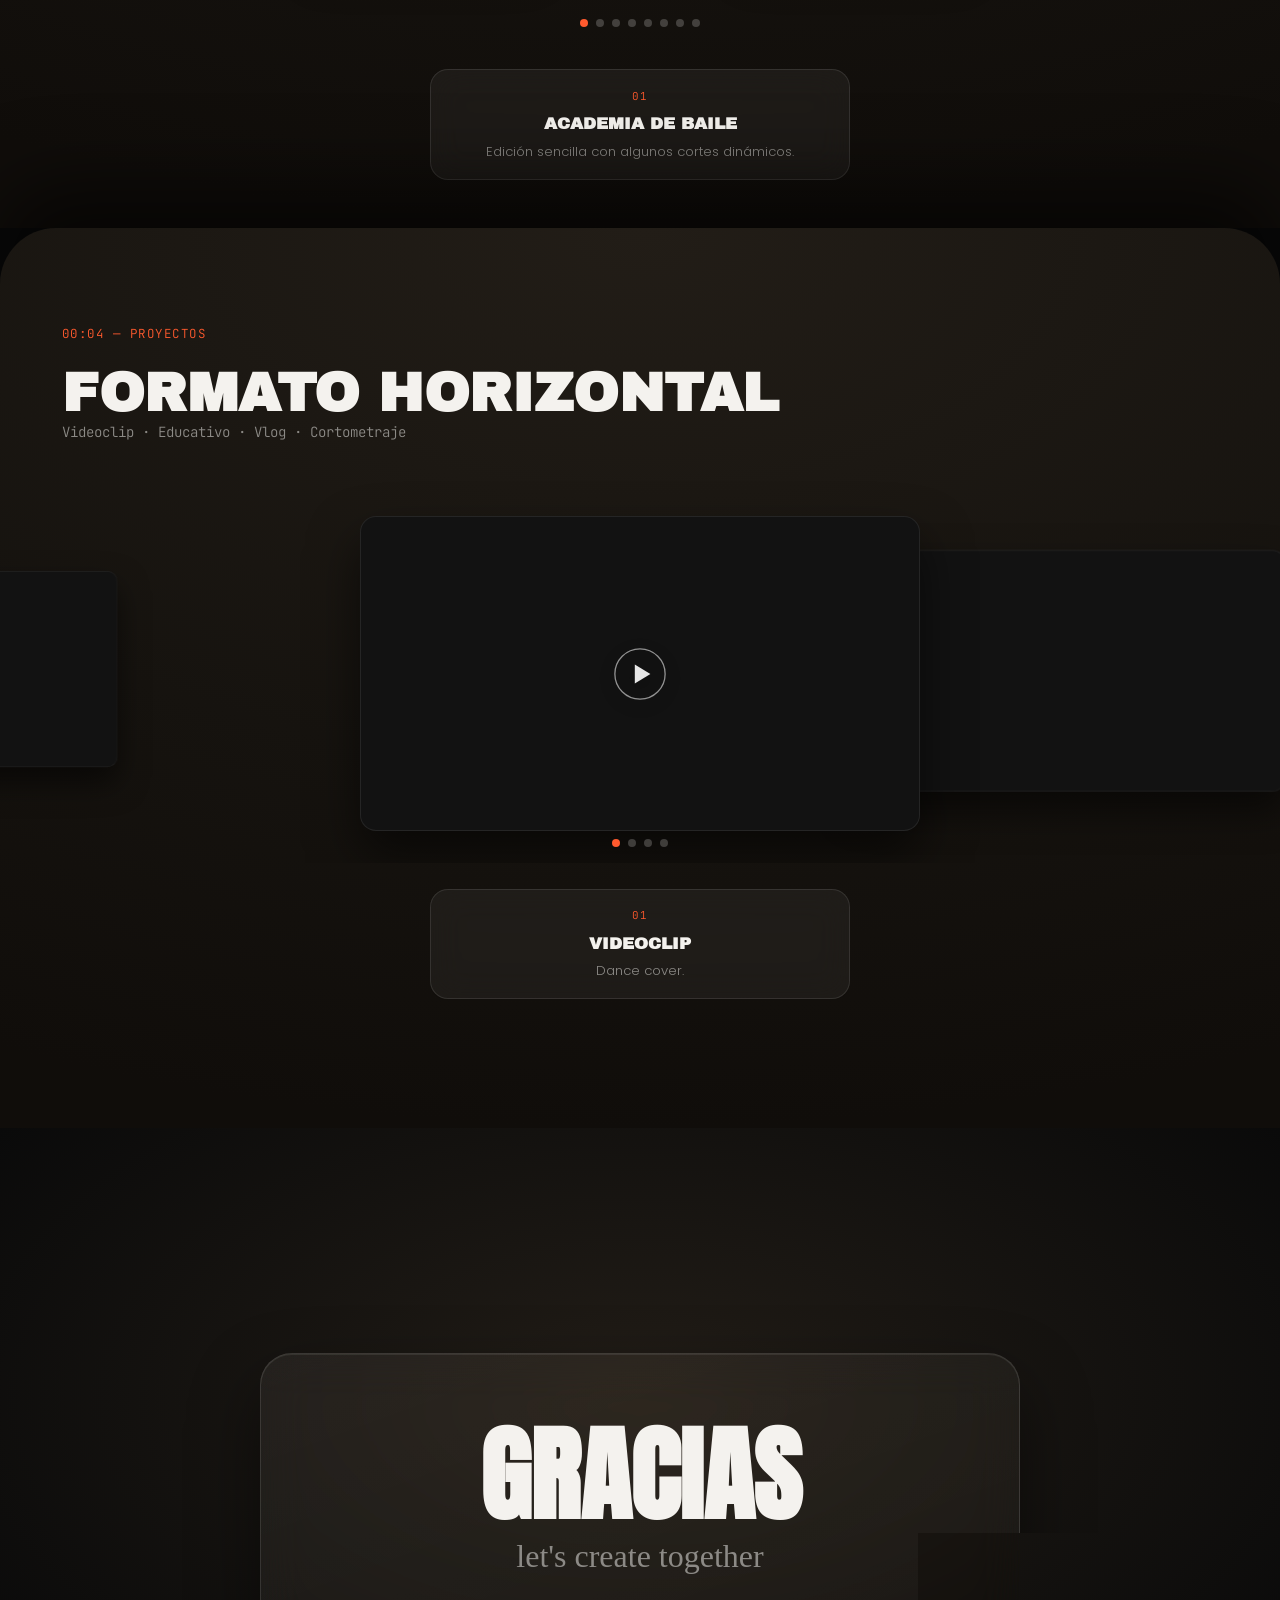
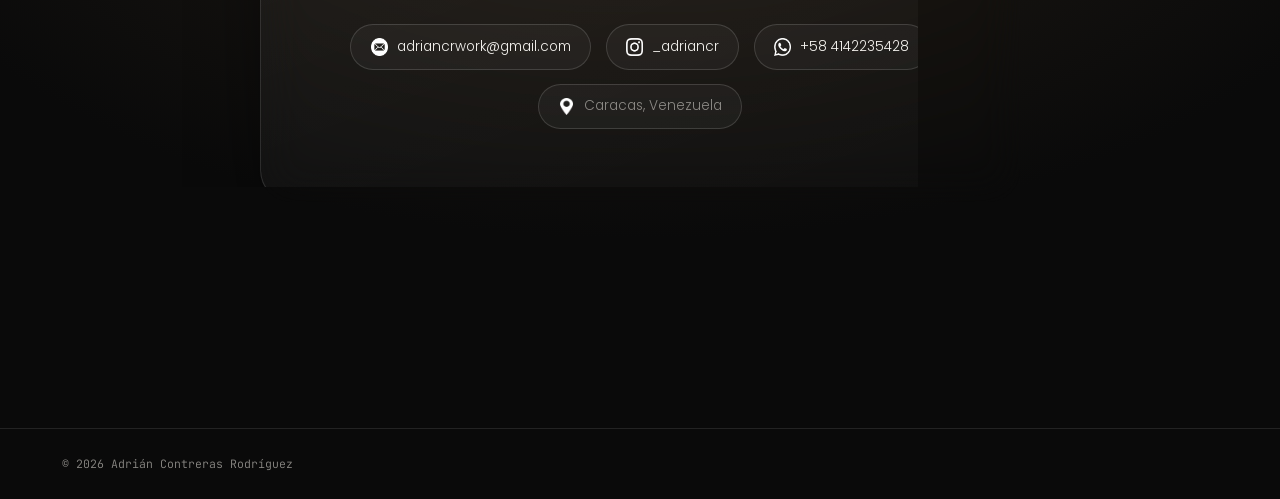
==== commit 8251c6f8: "Add files via upload" ====
--- a/index.html
+++ b/index.html
@@ -60,44 +60,73 @@
     <div class="container about-grid">
 
       <div class="about-copy reveal">
-        <p class="eyebrow">00:01 — Sobre mí</p>
-        <h2 class="about-heading">
-          <img src="assets/img/sobre-mi.png" alt="Sobre mí" class="about-heading-img">
-        </h2>
+        <div class="about-top-row">
+          <h2 class="about-heading">
+            <img src="assets/img/sobre-mi-dark.png" alt="Sobre mí" class="about-heading-img">
+          </h2>
+          <div class="contact-card">
+            <a href="mailto:adriancrwork@gmail.com" class="contact-row">
+              <img src="assets/icons/correo-dark.png" class="contact-icon" alt=""> adriancrwork@gmail.com
+            </a>
+            <a href="https://instagram.com/_adriancr" target="_blank" rel="noopener" class="contact-row">
+              <img src="assets/icons/instagram-dark.png" class="contact-icon" alt=""> _adriancr
+            </a>
+            <a href="https://wa.me/584142235428" target="_blank" rel="noopener" class="contact-row">
+              <img src="assets/icons/whatsapp-dark.png" class="contact-icon" alt=""> +58 4142235428
+            </a>
+            <div class="contact-row static">
+              <img src="assets/icons/ubicacion-dark.png" class="contact-icon" alt=""> Caracas, Venezuela
+            </div>
+          </div>
+        </div>
+
         <p class="about-text">
           Hola, soy <strong>Adrián Contreras</strong>, editor de video y creador de
           contenido con 2 años de experiencia como freelancer. Especializado en
           Reels, vlogs y comerciales, enfocado en maximizar el impacto y la
           conexión en audiencias digitales.
         </p>
+
         <div class="edu-block">
           <p class="edu-label">Educación</p>
           <p class="edu-text">
-            Estudiante de Comunicación Social en la Universidad Católica Andrés
-            Bello, con formación autodidacta en edición de video y estrategia
-            digital.
+            Estudiante de <strong>Comunicación Social</strong> en la
+            <strong>Universidad Católica Andrés Bello</strong>, con formación
+            autodidacta en edición de video y estrategia digital.
           </p>
         </div>
+
+        <div class="about-bottom-row">
+          <div>
+            <p class="edu-label">Softwares</p>
+            <div class="software-grid light">
+              <div class="software-chip"><img src="assets/icons/capcut.png" class="chip-icon" alt="CapCut"></div>
+              <div class="software-chip"><img src="assets/icons/illustrator.png" class="chip-icon" alt="Illustrator"></div>
+              <div class="software-chip"><img src="assets/icons/premiere.png" class="chip-icon" alt="Premiere Pro"></div>
+            </div>
+          </div>
+          <div>
+            <p class="edu-label">Idiomas</p>
+            <div class="lang-grid light">
+              <div class="lang-chip">
+                <img src="assets/icons/flag-es.png" class="lang-flag" alt="Español">
+                <span class="lang-level">Nativo</span>
+              </div>
+              <div class="lang-chip">
+                <img src="assets/icons/flag-en.png" class="lang-flag" alt="Inglés">
+                <span class="lang-level">B1</span>
+              </div>
+              <div class="lang-chip">
+                <img src="assets/icons/flag-fr.png" class="lang-flag" alt="Francés">
+                <span class="lang-level">A1</span>
+              </div>
+            </div>
+          </div>
+        </div>
       </div>
 
       <div class="about-side reveal">
-        <div class="about-photo-frame">
-          <img src="assets/img/about-portrait.png" alt="Adrián Contreras" class="about-photo">
-        </div>
-        <div class="contact-card">
-          <a href="mailto:adriancrwork@gmail.com" class="contact-row">
-            <img src="assets/icons/correo.png" class="contact-icon" alt=""> adriancrwork@gmail.com
-          </a>
-          <a href="https://instagram.com/_adriancr" target="_blank" rel="noopener" class="contact-row">
-            <img src="assets/icons/instagram.png" class="contact-icon" alt=""> @_adriancr
-          </a>
-          <a href="https://wa.me/584142235428" target="_blank" rel="noopener" class="contact-row">
-            <img src="assets/icons/whatsapp.png" class="contact-icon" alt=""> +58 414 223 5428
-          </a>
-          <div class="contact-row static">
-            <img src="assets/icons/ubicacion.png" class="contact-icon" alt=""> Caracas, Venezuela
-          </div>
-        </div>
+        <img src="assets/img/about-portrait.png" alt="Adrián Contreras" class="about-photo-plain">
       </div>
 
     </div>
@@ -106,12 +135,10 @@
   <!-- ============ EXPERIENCIA + SOFTWARE ============ -->
   <section id="experience" class="section">
     <div class="container">
-      <p class="eyebrow reveal">00:02 — Experiencia &amp; herramientas</p>
-
-      <div class="exp-grid">
-        <div class="exp-timeline reveal">
-          <h3 class="subtitle">Experiencia laboral</h3>
-
+      <p class="eyebrow reveal">00:02 — Experiencia laboral</p>
+
+      <div class="glass-card exp-card reveal">
+        <div class="exp-timeline">
           <div class="exp-item">
             <span class="exp-dot"></span>
             <div class="exp-info">
@@ -138,87 +165,74 @@
             </div>
           </div>
         </div>
-
-        <div class="exp-side reveal">
-          <h3 class="subtitle">Software</h3>
-          <div class="software-grid">
-            <div class="software-chip">
-              <img src="assets/icons/premiere.png" class="chip-icon" alt="Premiere Pro"> Premiere Pro
-            </div>
-            <div class="software-chip">
-              <img src="assets/icons/illustrator.png" class="chip-icon" alt="Illustrator"> Illustrator
-            </div>
-            <div class="software-chip">
-              <img src="assets/icons/capcut.png" class="chip-icon" alt="CapCut"> CapCut
-            </div>
-          </div>
-
-          <h3 class="subtitle mt">Idiomas</h3>
-          <div class="lang-grid">
-            <div class="lang-chip">
-              <img src="assets/icons/flag-es.png" class="lang-flag" alt="Español">
-              <span class="lang-name">Español</span><span class="lang-level">Nativo</span>
-            </div>
-            <div class="lang-chip">
-              <img src="assets/icons/flag-en.png" class="lang-flag" alt="Inglés">
-              <span class="lang-name">Inglés</span><span class="lang-level">B1</span>
-            </div>
-            <div class="lang-chip">
-              <img src="assets/icons/flag-fr.png" class="lang-flag" alt="Francés">
-              <span class="lang-name">Francés</span><span class="lang-level">A1</span>
-            </div>
-          </div>
-        </div>
       </div>
     </div>
   </section>
 
   <!-- ============ GALERÍA — SOCIAL MEDIA ============ -->
-  <section id="gallery-social" class="section gallery">
-    <div class="container">
-      <p class="eyebrow reveal">00:03 — Proyectos</p>
-      <h2 class="section-title reveal">Social Media</h2>
-      <p class="gallery-hint reveal">Pasa el cursor sobre la tarjeta central para reproducir.</p>
-    </div>
-
-    <div class="swiper social-swiper">
-      <div class="swiper-wrapper"></div>
-      <div class="swiper-pagination"></div>
+  <section id="gallery-social" class="gallery-panel">
+    <div class="gallery-panel-inner">
+      <div class="container">
+        <p class="eyebrow reveal">00:03 — Proyectos</p>
+        <h2 class="section-title reveal">Social Media</h2>
+        <p class="gallery-hint reveal">Pasa el cursor sobre la tarjeta central para reproducir. Click para verlo con sonido.</p>
+      </div>
+
+      <div class="swiper social-swiper">
+        <div class="swiper-wrapper"></div>
+        <div class="swiper-pagination"></div>
+      </div>
+
+      <div class="gallery-caption" id="captionSocial">
+        <p class="slide-index"></p>
+        <h4 class="slide-title"></h4>
+        <p class="slide-desc"></p>
+      </div>
     </div>
   </section>
 
   <!-- ============ GALERÍA — FORMATO HORIZONTAL ============ -->
-  <section id="gallery-horizontal" class="section gallery">
-    <div class="container">
-      <p class="eyebrow reveal">00:04 — Proyectos</p>
-      <h2 class="section-title reveal">Formato Horizontal</h2>
-      <p class="gallery-hint reveal">Videoclip · Educativo · Vlog · Cortometraje</p>
-    </div>
-
-    <div class="swiper horizontal-swiper">
-      <div class="swiper-wrapper"></div>
-      <div class="swiper-pagination"></div>
+  <section id="gallery-horizontal" class="gallery-panel">
+    <div class="gallery-panel-inner">
+      <div class="container">
+        <p class="eyebrow reveal">00:04 — Proyectos</p>
+        <h2 class="section-title reveal">Formato Horizontal</h2>
+        <p class="gallery-hint reveal">Videoclip · Educativo · Vlog · Cortometraje</p>
+      </div>
+
+      <div class="swiper horizontal-swiper">
+        <div class="swiper-wrapper"></div>
+        <div class="swiper-pagination"></div>
+      </div>
+
+      <div class="gallery-caption" id="captionHorizontal">
+        <p class="slide-index"></p>
+        <h4 class="slide-title"></h4>
+        <p class="slide-desc"></p>
+      </div>
     </div>
   </section>
 
   <!-- ============ CONTACTO ============ -->
-  <section id="contact" class="section contact">
-    <div class="container">
-      <p class="eyebrow reveal">00:05 — Contacto</p>
-      <h2 class="contact-title reveal">GRACIAS,<br>let's create<br>together.</h2>
-
-      <div class="contact-links reveal">
-        <a href="mailto:adriancrwork@gmail.com" class="contact-link">adriancrwork@gmail.com</a>
-        <a href="https://wa.me/584142235428" target="_blank" rel="noopener" class="contact-link">+58 414 223 5428</a>
-      </div>
-
-      <div class="social-links reveal">
-        <a href="https://instagram.com/_adriancr" target="_blank" rel="noopener">Instagram</a>
-        <a href="#" target="_blank" rel="noopener">TikTok</a>
-        <a href="#" target="_blank" rel="noopener">LinkedIn</a>
-      </div>
-
-      <p class="location reveal">Caracas, Venezuela</p>
+  <section id="contact" class="contact-panel">
+    <div class="glass-card contact-card-glass reveal">
+      <h2 class="contact-title">GRACIAS</h2>
+      <p class="contact-sub">let's create together</p>
+
+      <div class="contact-icons-row">
+        <a href="mailto:adriancrwork@gmail.com" class="contact-pill">
+          <img src="assets/icons/correo.png" alt=""> adriancrwork@gmail.com
+        </a>
+        <a href="https://instagram.com/_adriancr" target="_blank" rel="noopener" class="contact-pill">
+          <img src="assets/icons/instagram.png" alt=""> _adriancr
+        </a>
+        <a href="https://wa.me/584142235428" target="_blank" rel="noopener" class="contact-pill">
+          <img src="assets/icons/whatsapp.png" alt=""> +58 4142235428
+        </a>
+        <div class="contact-pill static">
+          <img src="assets/icons/ubicacion.png" alt=""> Caracas, Venezuela
+        </div>
+      </div>
     </div>
   </section>
 
--- a/style.css
+++ b/style.css
@@ -97,11 +97,11 @@
   -webkit-backdrop-filter: blur(16px) saturate(150%);
   border-bottom: 1px solid rgba(255,255,255,0.08);
 }
-.topnav-logo { text-decoration: none; font-weight: 500; color: var(--text); }
+.topnav-logo { text-decoration: none; font-weight: 800; color: var(--text); letter-spacing: 0.02em; }
 .topnav-links { display: flex; gap: 2rem; }
-.topnav-links a { text-decoration: none; color: var(--text); opacity: 0.75; transition: opacity 0.25s; }
+.topnav-links a { text-decoration: none; color: var(--text); opacity: 0.85; font-weight: 700; transition: opacity 0.25s; }
 .topnav-links a:hover { opacity: 1; }
-.topnav-cta { text-decoration: none; color: var(--text); display: flex; align-items: center; gap: 0.3rem; }
+.topnav-cta { text-decoration: none; color: var(--text); font-weight: 800; display: flex; align-items: center; gap: 0.3rem; }
 @media (max-width: 780px) {
   .topnav-links { display: none; }
 }
@@ -176,7 +176,7 @@
   text-align: center;
   font-family: var(--font-display);
   text-transform: uppercase;
-  font-size: clamp(4.5rem, 15vw, 13rem);
+  font-size: clamp(5.5rem, 19vw, 16rem);
   line-height: 1;
   color: rgba(245, 243, 238, 0.92);
   letter-spacing: -0.01em;
@@ -234,7 +234,7 @@
   left: 50%;
   bottom: 0;
   z-index: 1;
-  width: clamp(280px, 34vw, 480px);
+  width: clamp(340px, 44vw, 640px);
   transform: translate(-50%, 0);
   will-change: transform, opacity, filter;
   filter: blur(0px);
@@ -269,85 +269,135 @@
   50% { opacity: 1; }
 }
 
-/* ============ ABOUT ============ */
+/* ============ ABOUT (fondo claro) ============ */
+#about {
+  background: #eae8e3;
+  color: #2e2a26;
+  border-radius: 64px;
+  overflow: hidden;
+  position: relative;
+  z-index: 5;
+  margin: 0 0 2rem;
+}
+
 .about-grid {
   display: grid;
-  grid-template-columns: 1.3fr 0.9fr;
-  gap: 5rem;
-  align-items: start;
-}
-
-.about-heading {
-  margin-top: 1rem;
-  line-height: 0.9;
-}
+  grid-template-columns: 1.15fr 0.85fr;
+  gap: 3rem;
+  align-items: stretch;
+}
+
+.about-top-row {
+  display: flex;
+  align-items: flex-start;
+  justify-content: space-between;
+  gap: 1.5rem;
+  flex-wrap: wrap;
+  margin-bottom: 1.6rem;
+}
+
 .about-heading-img {
-  width: clamp(260px, 34vw, 460px);
+  width: clamp(230px, 26vw, 380px);
   height: auto;
 }
 
+.contact-card {
+  border: 1px solid rgba(46, 42, 38, 0.22);
+  border-radius: 14px;
+  padding: 0.3rem 1.3rem;
+  min-width: 280px;
+}
+.contact-row {
+  display: flex;
+  align-items: center;
+  gap: 0.7rem;
+  padding: 0.7rem 0;
+  border-bottom: 1px solid rgba(46, 42, 38, 0.14);
+  text-decoration: none;
+  font-size: 0.86rem;
+  color: #2e2a26;
+  transition: opacity 0.25s;
+}
+.contact-row:last-child { border-bottom: none; }
+.contact-row:hover { opacity: 0.6; }
+.contact-row.static { color: #6b665f; }
+.contact-icon { width: 1.05rem; height: 1.05rem; object-fit: contain; flex-shrink: 0; }
+
 .about-text {
-  font-size: 1.15rem;
-  color: var(--muted);
-  max-width: 46ch;
-  margin-top: 1.8rem;
-}
-.about-text strong { color: var(--text); font-weight: 500; }
+  font-size: 1.1rem;
+  color: #4a453f;
+  max-width: 52ch;
+  margin-top: 0.6rem;
+}
+.about-text strong { color: #2e2a26; font-weight: 600; }
 
 .edu-block {
-  margin-top: 2.6rem;
-  padding-top: 1.8rem;
-  border-top: 1px solid var(--line);
-  max-width: 46ch;
+  margin-top: 2rem;
+  padding-top: 1.6rem;
+  border-top: 1px solid rgba(46, 42, 38, 0.16);
+  max-width: 52ch;
 }
 .edu-label {
   font-family: var(--font-mono);
+  font-weight: 700;
   font-size: 0.75rem;
   letter-spacing: 0.1em;
   text-transform: uppercase;
-  color: var(--text);
-  margin-bottom: 0.6rem;
-}
-.edu-text { color: var(--muted); font-size: 0.95rem; }
-
-.about-side { display: flex; flex-direction: column; gap: 1.6rem; }
-
-.about-photo-frame {
-  border-radius: 18px;
-  overflow: hidden;
-  aspect-ratio: 3 / 3.4;
-  background: linear-gradient(160deg, #201c17, var(--bg-soft));
+  color: #2e2a26;
+  margin-bottom: 0.7rem;
+}
+.edu-text { color: #4a453f; font-size: 0.95rem; }
+.edu-text strong { color: #2e2a26; font-weight: 600; }
+
+.about-bottom-row {
+  display: flex;
+  gap: 3.2rem;
+  margin-top: 2.2rem;
+  flex-wrap: wrap;
+}
+
+.software-grid.light,
+.lang-grid.light { display: flex; gap: 0.6rem; }
+.software-grid.light .software-chip {
+  width: 46px; height: 46px;
+  display: grid; place-items: center;
+  border-radius: 12px;
+  background: #2e2a26;
+  border: none;
+  padding: 0;
+}
+.software-grid.light .chip-icon { width: 1.5rem; height: 1.5rem; }
+
+.lang-grid.light .lang-chip {
+  display: flex;
+  flex-direction: column;
+  align-items: center;
+  gap: 0.3rem;
+  border: none;
+  padding: 0;
+  min-width: 0;
+}
+.lang-grid.light .lang-flag { width: 2.3rem; height: 2.3rem; }
+.lang-grid.light .lang-level {
+  font-family: var(--font-mono);
+  font-weight: 700;
+  font-size: 0.65rem;
+  letter-spacing: 0.06em;
+  color: #4a453f;
+}
+
+.about-side {
   display: flex;
   align-items: flex-end;
   justify-content: center;
-}
-.about-photo { width: 88%; height: auto; object-fit: contain; }
-
-.contact-card {
-  border: 1px solid var(--line);
-  border-radius: 14px;
-  padding: 0.4rem 1.4rem;
-}
-.contact-row {
-  display: flex;
-  align-items: center;
-  gap: 0.8rem;
-  padding: 0.85rem 0;
-  border-bottom: 1px solid var(--line);
-  text-decoration: none;
-  font-size: 0.92rem;
-  color: var(--text);
-  transition: color 0.25s;
-}
-.contact-row:last-child { border-bottom: none; }
-.contact-row:hover { color: var(--accent); }
-.contact-row.static { color: var(--muted); }
-.contact-row.static:hover { color: var(--muted); }
-.contact-icon {
-  width: 1.15rem;
-  height: 1.15rem;
+  min-height: 100%;
+}
+.about-photo-plain {
+  width: 100%;
+  max-width: 560px;
+  height: auto;
   object-fit: contain;
-  flex-shrink: 0;
+  object-position: bottom;
 }
 
 /* ============ EXPERIENCE ============ */
@@ -357,6 +407,19 @@
   gap: 5rem;
   margin-top: 3rem;
 }
+
+/* ============ GLASS CARD (reutilizable: experiencia + contacto) ============ */
+.glass-card {
+  position: relative;
+  background: linear-gradient(160deg, rgba(255,255,255,0.06), rgba(255,255,255,0.02));
+  border: 1px solid rgba(255,255,255,0.12);
+  border-radius: 32px;
+  backdrop-filter: blur(22px) saturate(140%);
+  -webkit-backdrop-filter: blur(22px) saturate(140%);
+  box-shadow: 0 30px 70px rgba(0,0,0,0.45), inset 0 1px 0 rgba(255,255,255,0.08);
+}
+
+.exp-card { padding: 3rem clamp(1.5rem, 5vw, 4rem); margin-top: 2.5rem; }
 
 .exp-item {
   display: flex;
@@ -373,9 +436,10 @@
   top: 1.1rem;
   bottom: -0.5rem;
   width: 1px;
-  background: var(--line);
+  background: rgba(255,255,255,0.14);
 }
 .exp-item:last-child::before { display: none; }
+.exp-item:last-child { padding-bottom: 0; }
 .exp-dot {
   width: 9px; height: 9px;
   border-radius: 50%;
@@ -386,13 +450,13 @@
   box-shadow: 0 0 0 4px rgba(255,90,46,0.12);
 }
 .exp-info { flex: 1; }
-.exp-role { font-size: 1.05rem; font-weight: 500; color: var(--text); }
+.exp-role { font-size: 1.1rem; font-weight: 500; color: var(--text); }
 .exp-meta { font-size: 0.85rem; color: var(--muted); margin-top: 0.2rem; }
 .exp-logo {
-  width: 42px;
-  height: 42px;
+  width: 44px;
+  height: 44px;
   object-fit: contain;
-  opacity: 0.85;
+  opacity: 0.9;
   flex-shrink: 0;
 }
 
@@ -432,8 +496,24 @@
   letter-spacing: 0.05em;
 }
 
-/* ============ GALLERY / SWIPER COVERFLOW ============ */
-.gallery { padding: 7rem 0 8rem; overflow: visible; }
+/* ============ GALLERY PANELS (curvos, estilo "3D" apilado) ============ */
+.gallery-panel {
+  position: sticky;
+  top: 0;
+}
+#gallery-social { z-index: 10; }
+#gallery-horizontal { z-index: 11; }
+.contact-panel { position: relative; z-index: 12; }
+
+.gallery-panel-inner {
+  position: relative;
+  background: radial-gradient(120% 100% at 50% 0%, #221d17 0%, #16130f 60%, #100d0a 100%);
+  border-radius: 56px 56px 0 0;
+  padding: 6rem 0 3rem;
+  min-height: 100vh;
+  box-shadow: 0 -40px 80px rgba(0,0,0,0.6);
+}
+
 .gallery-hint {
   font-size: 0.88rem;
   color: var(--muted);
@@ -442,7 +522,7 @@
 
 .swiper {
   width: 100%;
-  padding: 3.5rem 0 4rem;
+  padding: 3.5rem 0 2rem;
   margin-top: 1rem;
 }
 
@@ -452,48 +532,34 @@
   overflow: hidden;
   position: relative;
   box-shadow: 0 25px 50px rgba(0,0,0,0.55);
-  border: 1px solid var(--line);
-}
-
-.social-swiper .swiper-slide {
-  width: 280px;
-  height: 497px;
-}
-
+  border: 1px solid rgba(255,255,255,0.08);
+}
+.swiper-slide-active { cursor: pointer; }
+
+.social-swiper .swiper-slide { width: 280px; height: 497px; }
+.horizontal-swiper .swiper-slide { width: 560px; height: 315px; }
+
+/* Reveal progresivo del carrusel horizontal: del centro hacia afuera */
 .horizontal-swiper .swiper-slide {
-  width: 560px;
-  height: 315px;
-}
-
-.slide-media {
-  position: absolute;
-  inset: 0;
-  width: 100%;
-  height: 100%;
-}
+  opacity: 0;
+  transform: translateY(30px) scale(0.92);
+  transition: opacity 0.7s cubic-bezier(0.16,1,0.3,1), transform 0.7s cubic-bezier(0.16,1,0.3,1);
+}
+.horizontal-swiper.gallery-revealed .swiper-slide {
+  opacity: 1;
+  transform: translateY(0) scale(1);
+}
+
+.slide-media { position: absolute; inset: 0; width: 100%; height: 100%; }
 .slide-media img.poster {
   width: 100%; height: 100%;
   object-fit: cover;
   transition: transform 0.6s ease;
 }
 .swiper-slide-active .slide-media img.poster { transform: scale(1.03); }
-
-.slide-media iframe {
-  width: 100%; height: 100%;
-  border: 0;
-  position: absolute;
-  inset: 0;
-}
-
-.swiper-slide-active { cursor: pointer; }
-
-.slide-play {
-  position: absolute;
-  inset: 0;
-  display: grid;
-  place-items: center;
-  pointer-events: none;
-}
+.slide-media iframe { width: 100%; height: 100%; border: 0; position: absolute; inset: 0; }
+
+.slide-play { position: absolute; inset: 0; display: grid; place-items: center; pointer-events: none; }
 .slide-play svg {
   width: 52px; height: 52px;
   opacity: 0;
@@ -503,79 +569,93 @@
 }
 .swiper-slide-active .slide-play svg { opacity: 0.9; transform: scale(1); }
 
-.slide-overlay {
-  position: absolute;
-  bottom: 0; left: 0; right: 0;
-  padding: 1.3rem;
-  background: linear-gradient(to top, rgba(0,0,0,0.92), transparent 85%);
-  transform: translateY(65%);
-  transition: transform 0.35s ease;
-}
-.swiper-slide-active .slide-overlay { transform: translateY(0); }
-
-.slide-index {
+.swiper-pagination-bullet { background: var(--muted); opacity: 0.4; }
+.swiper-pagination-bullet-active { background: var(--accent); opacity: 1; }
+
+/* Caption externa: aparece con blur debajo de los puntos de paginación */
+.gallery-caption {
+  max-width: 420px;
+  margin: 1.6rem auto 0;
+  padding: 1.1rem 1.6rem;
+  text-align: center;
+  border-radius: 18px;
+  background: rgba(255,255,255,0.05);
+  border: 1px solid rgba(255,255,255,0.1);
+  backdrop-filter: blur(16px);
+  -webkit-backdrop-filter: blur(16px);
+  opacity: 0;
+  transform: translateY(8px);
+  transition: opacity 0.35s ease, transform 0.35s ease;
+}
+.gallery-caption.is-visible { opacity: 1; transform: translateY(0); }
+.gallery-caption .slide-index {
   font-family: var(--font-mono);
   font-size: 0.68rem;
   color: var(--accent);
   letter-spacing: 0.08em;
 }
-.slide-title {
+.gallery-caption .slide-title {
   font-family: var(--font-section);
-  font-size: 1rem;
-  text-transform: uppercase;
-  margin: 0.3rem 0 0.2rem;
-}
-.slide-desc {
-  font-size: 0.78rem;
-  color: var(--muted);
-  line-height: 1.4;
-}
-
-.swiper-pagination-bullet { background: var(--muted); opacity: 0.4; }
-.swiper-pagination-bullet-active { background: var(--accent); opacity: 1; }
-
-/* ============ CONTACT (centrado) ============ */
-.contact { text-align: center; padding-bottom: 4rem; }
-.contact .container {
-  display: flex;
-  flex-direction: column;
-  align-items: center;
-}
+  font-size: 1.05rem;
+  text-transform: uppercase;
+  margin: 0.3rem 0 0.3rem;
+}
+.gallery-caption .slide-desc { font-size: 0.82rem; color: var(--muted); line-height: 1.4; }
+
+/* ============ CONTACT (glass card, estilo GRACIAS) ============ */
+.contact-panel {
+  min-height: 100vh;
+  display: flex;
+  align-items: center;
+  justify-content: center;
+  padding: 4rem 2rem;
+  background: radial-gradient(90% 70% at 50% 30%, #221d17 0%, #0a0a0a 70%);
+}
+
+.contact-card-glass {
+  width: 100%;
+  max-width: 760px;
+  padding: clamp(2.5rem, 6vw, 4.5rem) clamp(1.5rem, 6vw, 3.5rem);
+  text-align: center;
+}
+
 .contact-title {
   font-family: var(--font-display);
   text-transform: uppercase;
-  font-size: clamp(2.6rem, 8vw, 6rem);
-  line-height: 0.98;
-  margin-bottom: 2.4rem;
-}
-.contact-links { display: flex; flex-direction: column; align-items: center; gap: 0.6rem; margin-bottom: 2rem; }
-.contact-link {
-  font-family: var(--font-section);
-  font-size: clamp(1.1rem, 2.2vw, 1.6rem);
+  font-size: clamp(3.2rem, 9vw, 6.5rem);
+  line-height: 0.95;
+}
+
+.contact-sub {
+  font-family: var(--font-script);
+  font-size: clamp(1.4rem, 3vw, 2rem);
+  color: var(--muted);
+  margin-top: 0.3rem;
+  margin-bottom: 2.6rem;
+}
+
+.contact-icons-row {
+  display: flex;
+  flex-wrap: wrap;
+  justify-content: center;
+  gap: 0.9rem;
+}
+.contact-pill {
+  display: flex;
+  align-items: center;
+  gap: 0.55rem;
+  padding: 0.65rem 1.2rem;
+  border: 1px solid rgba(255,255,255,0.14);
+  border-radius: 999px;
+  background: rgba(255,255,255,0.04);
   text-decoration: none;
-  width: fit-content;
-  border-bottom: 1px solid transparent;
-  transition: border-color 0.25s, color 0.25s;
-}
-.contact-link:hover { color: var(--accent); border-color: var(--accent); }
-
-.social-links { display: flex; justify-content: center; gap: 1.8rem; margin-bottom: 2rem; }
-.social-links a {
-  text-decoration: none;
-  font-family: var(--font-mono);
-  font-size: 0.82rem;
-  letter-spacing: 0.06em;
-  text-transform: uppercase;
-  color: var(--muted);
-  transition: color 0.25s;
-}
-.social-links a:hover { color: var(--text); }
-
-.location {
-  font-family: var(--font-mono);
-  font-size: 0.8rem;
-  color: var(--muted);
-}
+  font-size: 0.85rem;
+  color: var(--text);
+  transition: border-color 0.25s, background 0.25s;
+}
+.contact-pill:hover { border-color: var(--accent); background: rgba(255,90,46,0.08); }
+.contact-pill.static { color: var(--muted); }
+.contact-pill img { width: 1.1rem; height: 1.1rem; object-fit: contain; }
 
 .footer {
   border-top: 1px solid var(--line);
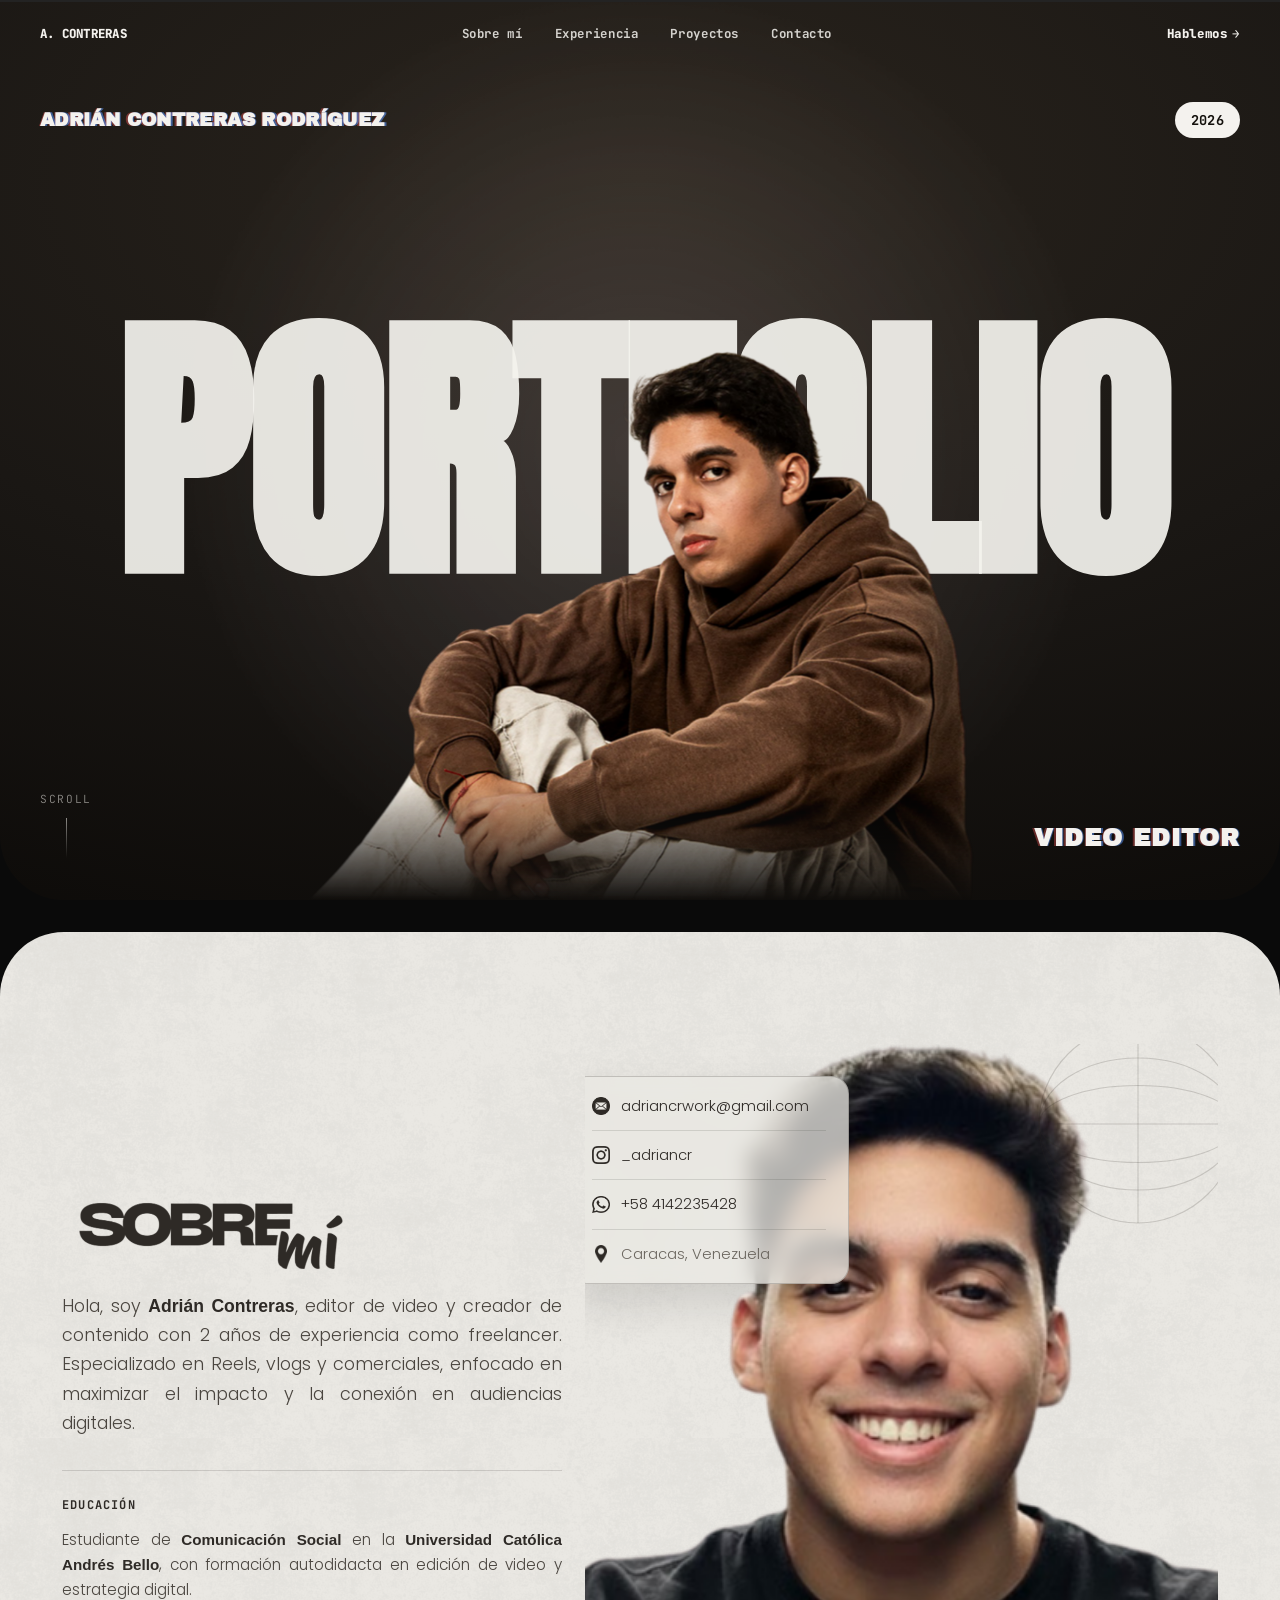
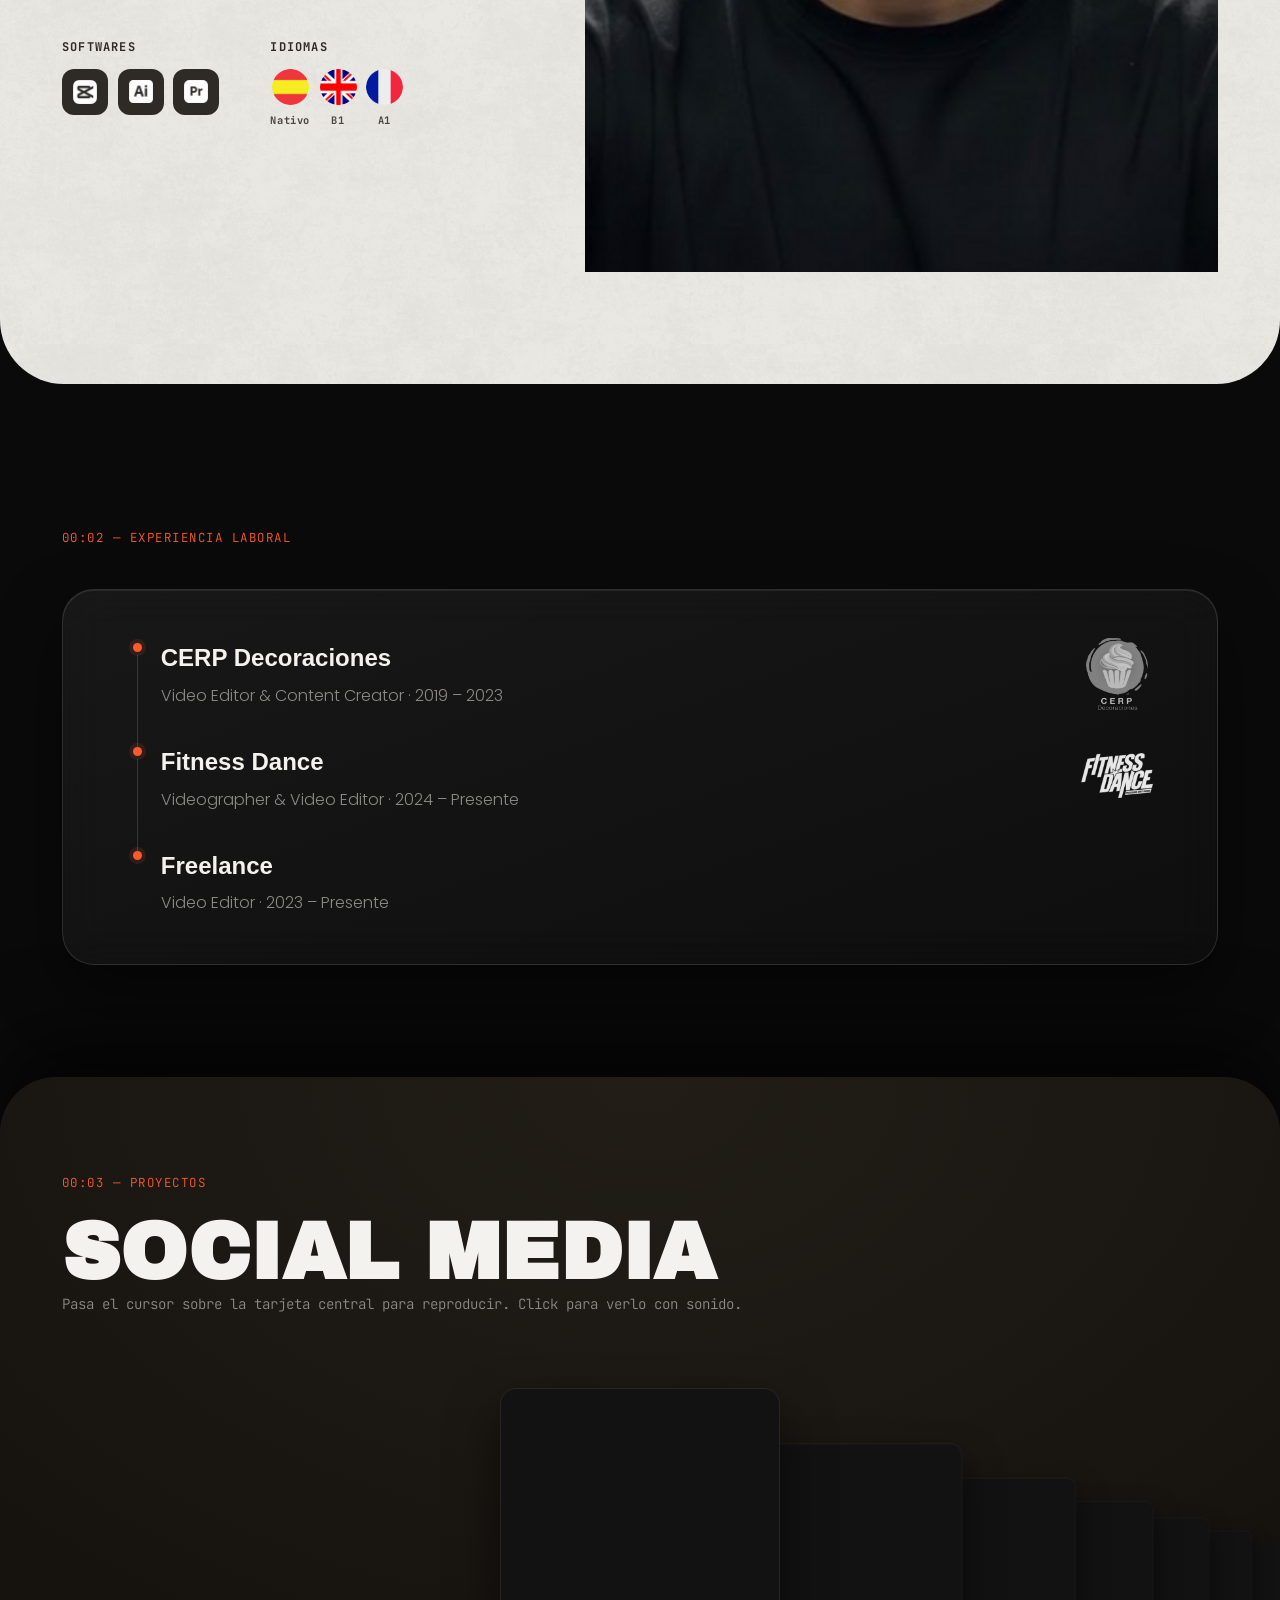
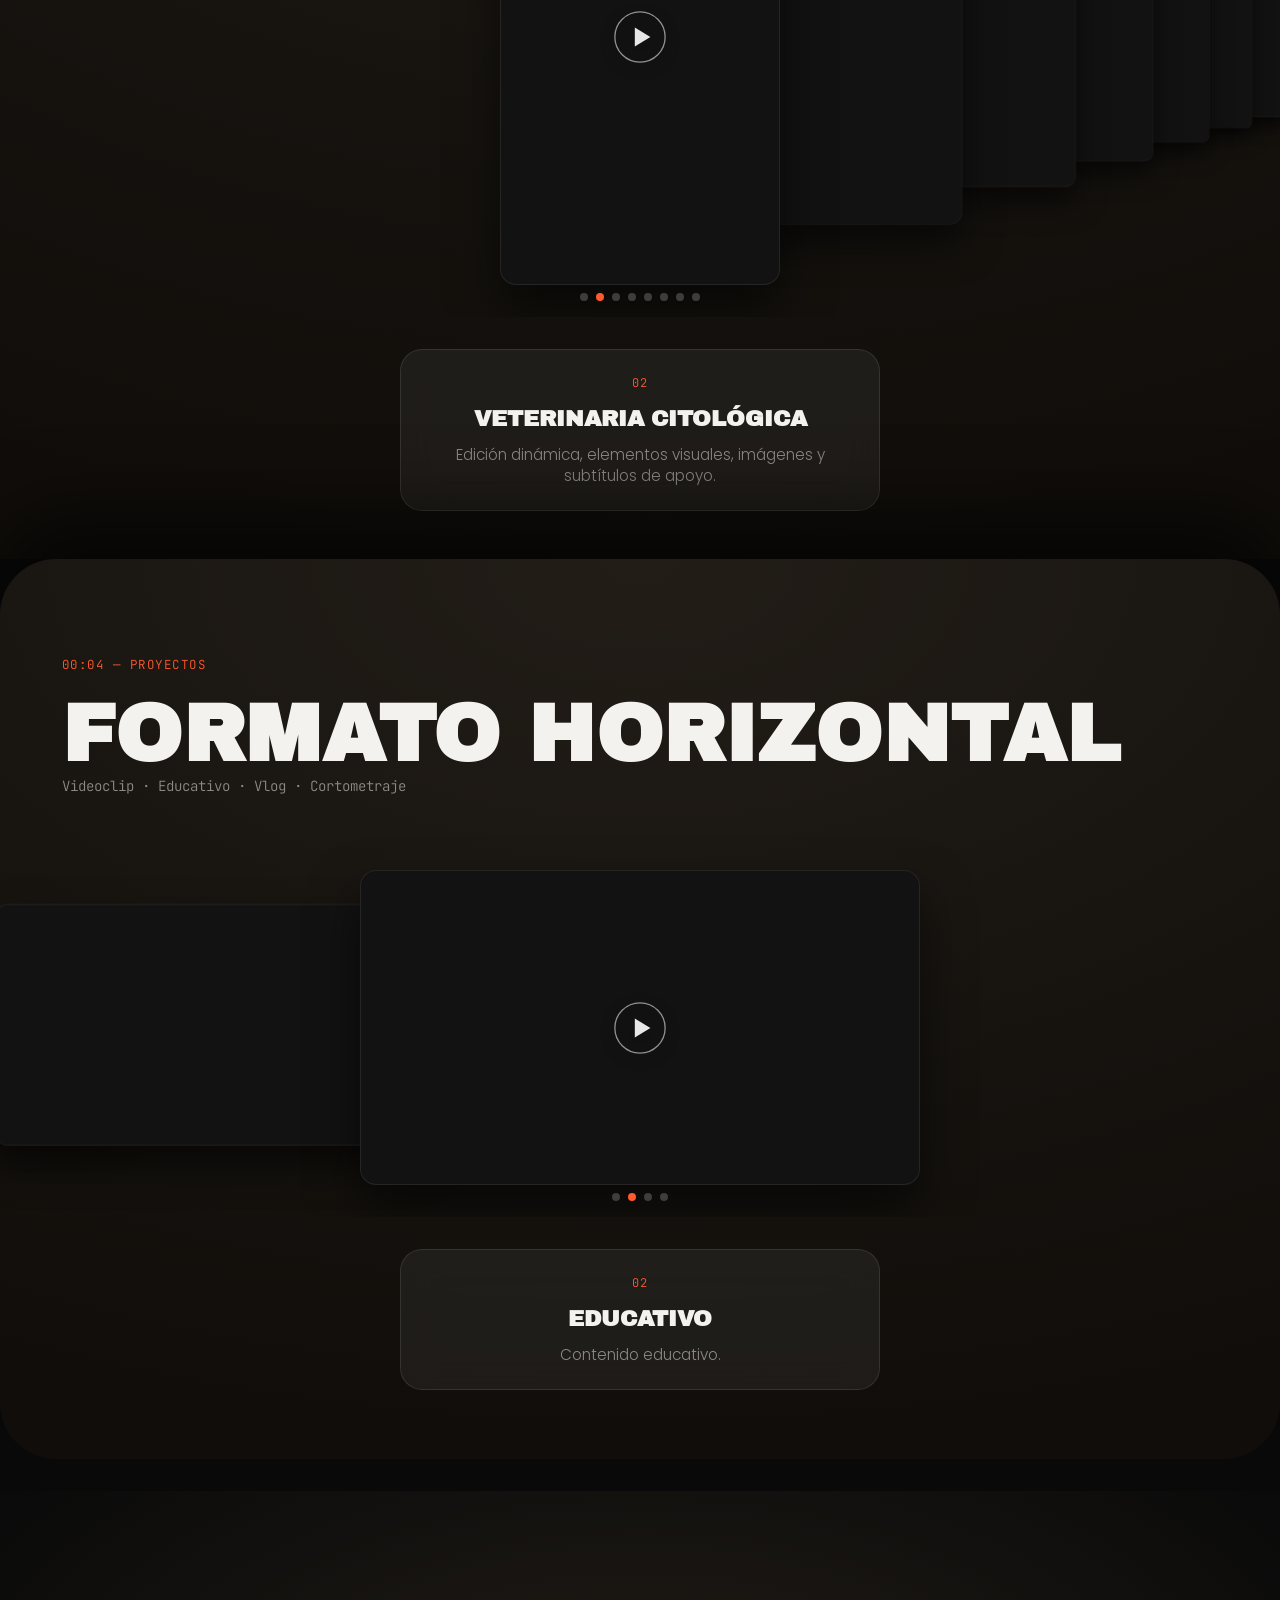
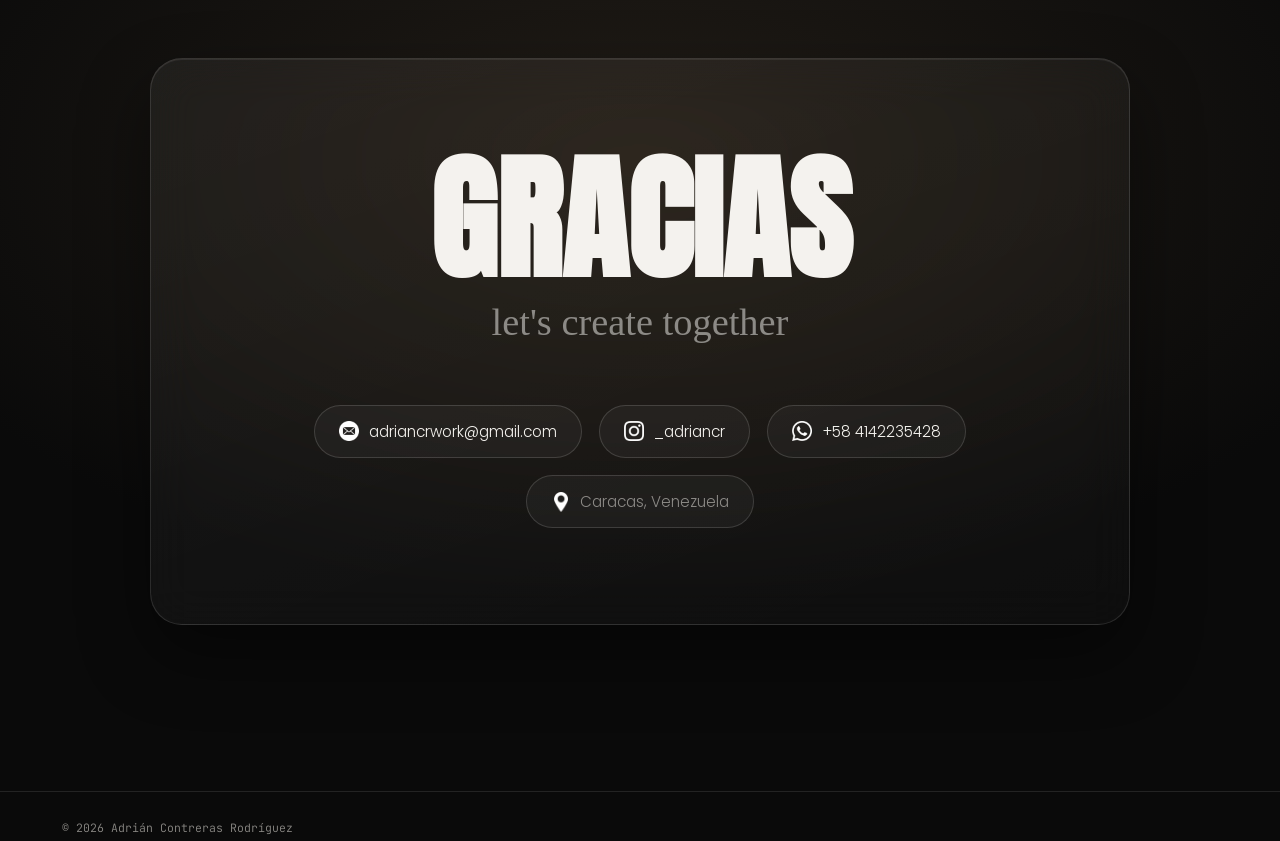
==== commit 6183be86: "Add files via upload" ====
--- a/index.html
+++ b/index.html
@@ -60,25 +60,9 @@
     <div class="container about-grid">
 
       <div class="about-copy reveal">
-        <div class="about-top-row">
-          <h2 class="about-heading">
-            <img src="assets/img/sobre-mi-dark.png" alt="Sobre mí" class="about-heading-img">
-          </h2>
-          <div class="contact-card">
-            <a href="mailto:adriancrwork@gmail.com" class="contact-row">
-              <img src="assets/icons/correo-dark.png" class="contact-icon" alt=""> adriancrwork@gmail.com
-            </a>
-            <a href="https://instagram.com/_adriancr" target="_blank" rel="noopener" class="contact-row">
-              <img src="assets/icons/instagram-dark.png" class="contact-icon" alt=""> _adriancr
-            </a>
-            <a href="https://wa.me/584142235428" target="_blank" rel="noopener" class="contact-row">
-              <img src="assets/icons/whatsapp-dark.png" class="contact-icon" alt=""> +58 4142235428
-            </a>
-            <div class="contact-row static">
-              <img src="assets/icons/ubicacion-dark.png" class="contact-icon" alt=""> Caracas, Venezuela
-            </div>
-          </div>
-        </div>
+        <h2 class="about-heading">
+          <img src="assets/img/sobre-mi-dark.png" alt="Sobre mí" class="about-heading-img">
+        </h2>
 
         <p class="about-text">
           Hola, soy <strong>Adrián Contreras</strong>, editor de video y creador de
@@ -126,7 +110,28 @@
       </div>
 
       <div class="about-side reveal">
+        <svg class="about-globe" viewBox="0 0 200 200" aria-hidden="true">
+          <circle cx="100" cy="100" r="90" fill="none" stroke="currentColor" stroke-width="1"/>
+          <ellipse cx="100" cy="100" rx="90" ry="35" fill="none" stroke="currentColor" stroke-width="1"/>
+          <ellipse cx="100" cy="100" rx="90" ry="60" fill="none" stroke="currentColor" stroke-width="1"/>
+          <line x1="10" y1="100" x2="190" y2="100" stroke="currentColor" stroke-width="1"/>
+          <line x1="100" y1="10" x2="100" y2="190" stroke="currentColor" stroke-width="1"/>
+        </svg>
         <img src="assets/img/about-portrait.png" alt="Adrián Contreras" class="about-photo-plain">
+        <div class="contact-card contact-card-floating">
+          <a href="mailto:adriancrwork@gmail.com" class="contact-row">
+            <img src="assets/icons/correo-dark.png" class="contact-icon" alt=""> adriancrwork@gmail.com
+          </a>
+          <a href="https://instagram.com/_adriancr" target="_blank" rel="noopener" class="contact-row">
+            <img src="assets/icons/instagram-dark.png" class="contact-icon" alt=""> _adriancr
+          </a>
+          <a href="https://wa.me/584142235428" target="_blank" rel="noopener" class="contact-row">
+            <img src="assets/icons/whatsapp-dark.png" class="contact-icon" alt=""> +58 4142235428
+          </a>
+          <div class="contact-row static">
+            <img src="assets/icons/ubicacion-dark.png" class="contact-icon" alt=""> Caracas, Venezuela
+          </div>
+        </div>
       </div>
 
     </div>
--- a/style.css
+++ b/style.css
@@ -92,7 +92,7 @@
   transition: background 0.4s ease, backdrop-filter 0.4s ease, border-color 0.4s ease;
 }
 .topnav.scrolled {
-  background: rgba(10, 10, 10, 0.45);
+  background: rgba(10, 10, 10, 0.78);
   backdrop-filter: blur(16px) saturate(150%);
   -webkit-backdrop-filter: blur(16px) saturate(150%);
   border-bottom: 1px solid rgba(255,255,255,0.08);
@@ -117,11 +117,11 @@
 
 .section-title {
   font-family: var(--font-section);
-  font-weight: 700;
-  text-transform: uppercase;
-  font-size: clamp(2rem, 4.5vw, 3.4rem);
-  line-height: 1.05;
-  letter-spacing: 0.01em;
+  font-weight: 800;
+  text-transform: uppercase;
+  font-size: clamp(2.8rem, 6.5vw, 5rem);
+  line-height: 1;
+  letter-spacing: 0.005em;
 }
 
 .subtitle {
@@ -176,7 +176,7 @@
   text-align: center;
   font-family: var(--font-display);
   text-transform: uppercase;
-  font-size: clamp(5.5rem, 19vw, 16rem);
+  font-size: clamp(6.5rem, 22vw, 19rem);
   line-height: 1;
   color: rgba(245, 243, 238, 0.92);
   letter-spacing: -0.01em;
@@ -234,7 +234,7 @@
   left: 50%;
   bottom: 0;
   z-index: 1;
-  width: clamp(340px, 44vw, 640px);
+  width: clamp(400px, 52vw, 760px);
   transform: translate(-50%, 0);
   will-change: transform, opacity, filter;
   filter: blur(0px);
@@ -272,6 +272,10 @@
 /* ============ ABOUT (fondo claro) ============ */
 #about {
   background: #eae8e3;
+  background-image: url('assets/img/texture.png');
+  background-size: 900px auto;
+  background-blend-mode: multiply;
+  background-repeat: repeat;
   color: #2e2a26;
   border-radius: 64px;
   overflow: hidden;
@@ -282,52 +286,55 @@
 
 .about-grid {
   display: grid;
-  grid-template-columns: 1.15fr 0.85fr;
-  gap: 3rem;
+  grid-template-columns: 0.95fr 1.15fr;
+  gap: 0;
   align-items: stretch;
-}
-
-.about-top-row {
-  display: flex;
-  align-items: flex-start;
-  justify-content: space-between;
-  gap: 1.5rem;
-  flex-wrap: wrap;
-  margin-bottom: 1.6rem;
+  min-height: 92vh;
+}
+
+.about-copy {
+  display: flex;
+  flex-direction: column;
+  justify-content: center;
+  padding: 3rem 1rem 3rem 0;
 }
 
 .about-heading-img {
-  width: clamp(230px, 26vw, 380px);
+  width: clamp(230px, 22vw, 340px);
   height: auto;
+  margin-bottom: 1.4rem;
 }
 
 .contact-card {
   border: 1px solid rgba(46, 42, 38, 0.22);
-  border-radius: 14px;
-  padding: 0.3rem 1.3rem;
-  min-width: 280px;
+  border-radius: 18px;
+  padding: 0.3rem 1.4rem;
+  min-width: 300px;
+  background: rgba(234, 232, 227, 0.75);
+  backdrop-filter: blur(10px);
 }
 .contact-row {
   display: flex;
   align-items: center;
   gap: 0.7rem;
-  padding: 0.7rem 0;
+  padding: 0.75rem 0;
   border-bottom: 1px solid rgba(46, 42, 38, 0.14);
   text-decoration: none;
-  font-size: 0.86rem;
+  font-size: 0.92rem;
   color: #2e2a26;
   transition: opacity 0.25s;
 }
 .contact-row:last-child { border-bottom: none; }
 .contact-row:hover { opacity: 0.6; }
 .contact-row.static { color: #6b665f; }
-.contact-icon { width: 1.05rem; height: 1.05rem; object-fit: contain; flex-shrink: 0; }
+.contact-icon { width: 1.1rem; height: 1.1rem; object-fit: contain; flex-shrink: 0; }
 
 .about-text {
   font-size: 1.1rem;
   color: #4a453f;
-  max-width: 52ch;
-  margin-top: 0.6rem;
+  max-width: 50ch;
+  text-align: justify;
+  text-justify: inter-word;
 }
 .about-text strong { color: #2e2a26; font-weight: 600; }
 
@@ -335,7 +342,7 @@
   margin-top: 2rem;
   padding-top: 1.6rem;
   border-top: 1px solid rgba(46, 42, 38, 0.16);
-  max-width: 52ch;
+  max-width: 50ch;
 }
 .edu-label {
   font-family: var(--font-mono);
@@ -346,7 +353,7 @@
   color: #2e2a26;
   margin-bottom: 0.7rem;
 }
-.edu-text { color: #4a453f; font-size: 0.95rem; }
+.edu-text { color: #4a453f; font-size: 0.95rem; text-align: justify; }
 .edu-text strong { color: #2e2a26; font-weight: 600; }
 
 .about-bottom-row {
@@ -387,17 +394,34 @@
 }
 
 .about-side {
-  display: flex;
-  align-items: flex-end;
-  justify-content: center;
-  min-height: 100%;
+  position: relative;
+  overflow: hidden;
+  min-height: 480px;
+}
+.about-globe {
+  position: absolute;
+  top: -30px;
+  right: -30px;
+  width: 220px;
+  height: 220px;
+  color: rgba(46, 42, 38, 0.18);
+  z-index: 1;
 }
 .about-photo-plain {
+  position: absolute;
+  inset: 0;
   width: 100%;
-  max-width: 560px;
-  height: auto;
-  object-fit: contain;
-  object-position: bottom;
+  height: 100%;
+  object-fit: cover;
+  object-position: top center;
+}
+.contact-card-floating {
+  position: absolute;
+  top: 2rem;
+  left: -1rem;
+  z-index: 2;
+  min-width: 280px;
+  box-shadow: 0 20px 45px rgba(0,0,0,0.12);
 }
 
 /* ============ EXPERIENCE ============ */
@@ -450,11 +474,11 @@
   box-shadow: 0 0 0 4px rgba(255,90,46,0.12);
 }
 .exp-info { flex: 1; }
-.exp-role { font-size: 1.1rem; font-weight: 500; color: var(--text); }
-.exp-meta { font-size: 0.85rem; color: var(--muted); margin-top: 0.2rem; }
+.exp-role { font-size: 1.5rem; font-weight: 700; color: var(--text); }
+.exp-meta { font-size: 1rem; color: var(--muted); margin-top: 0.3rem; }
 .exp-logo {
-  width: 44px;
-  height: 44px;
+  width: 72px;
+  height: 72px;
   object-fit: contain;
   opacity: 0.9;
   flex-shrink: 0;
@@ -502,7 +526,10 @@
   top: 0;
 }
 #gallery-social { z-index: 10; }
-#gallery-horizontal { z-index: 11; }
+/* El panel horizontal NO queda pegado: se desplaza con el scroll con
+   normalidad y desaparece hacia arriba antes de que llegue "Contacto",
+   en vez de quedar tapado por él. */
+#gallery-horizontal { position: relative; z-index: 11; }
 .contact-panel { position: relative; z-index: 12; }
 
 .gallery-panel-inner {
@@ -514,6 +541,11 @@
   box-shadow: 0 -40px 80px rgba(0,0,0,0.6);
 }
 
+#gallery-horizontal .gallery-panel-inner {
+  border-radius: 56px;
+  margin-bottom: 2rem;
+}
+
 .gallery-hint {
   font-size: 0.88rem;
   color: var(--muted);
@@ -574,15 +606,15 @@
 
 /* Caption externa: aparece con blur debajo de los puntos de paginación */
 .gallery-caption {
-  max-width: 420px;
-  margin: 1.6rem auto 0;
-  padding: 1.1rem 1.6rem;
+  max-width: 480px;
+  margin: 2rem auto 0;
+  padding: 1.5rem 2rem;
   text-align: center;
-  border-radius: 18px;
-  background: rgba(255,255,255,0.05);
+  border-radius: 22px;
+  background: rgba(255,255,255,0.06);
   border: 1px solid rgba(255,255,255,0.1);
-  backdrop-filter: blur(16px);
-  -webkit-backdrop-filter: blur(16px);
+  backdrop-filter: blur(18px);
+  -webkit-backdrop-filter: blur(18px);
   opacity: 0;
   transform: translateY(8px);
   transition: opacity 0.35s ease, transform 0.35s ease;
@@ -590,17 +622,18 @@
 .gallery-caption.is-visible { opacity: 1; transform: translateY(0); }
 .gallery-caption .slide-index {
   font-family: var(--font-mono);
-  font-size: 0.68rem;
+  font-size: 0.75rem;
   color: var(--accent);
-  letter-spacing: 0.08em;
+  letter-spacing: 0.1em;
 }
 .gallery-caption .slide-title {
   font-family: var(--font-section);
-  font-size: 1.05rem;
-  text-transform: uppercase;
-  margin: 0.3rem 0 0.3rem;
-}
-.gallery-caption .slide-desc { font-size: 0.82rem; color: var(--muted); line-height: 1.4; }
+  font-weight: 800;
+  font-size: 1.4rem;
+  text-transform: uppercase;
+  margin: 0.4rem 0 0.4rem;
+}
+.gallery-caption .slide-desc { font-size: 0.95rem; color: var(--muted); line-height: 1.4; }
 
 /* ============ CONTACT (glass card, estilo GRACIAS) ============ */
 .contact-panel {
@@ -614,48 +647,49 @@
 
 .contact-card-glass {
   width: 100%;
-  max-width: 760px;
-  padding: clamp(2.5rem, 6vw, 4.5rem) clamp(1.5rem, 6vw, 3.5rem);
+  max-width: 980px;
+  padding: clamp(3.5rem, 8vw, 6rem) clamp(2rem, 8vw, 5rem);
   text-align: center;
 }
 
 .contact-title {
   font-family: var(--font-display);
   text-transform: uppercase;
-  font-size: clamp(3.2rem, 9vw, 6.5rem);
+  font-size: clamp(4rem, 12vw, 8.5rem);
   line-height: 0.95;
+  font-weight: 700;
 }
 
 .contact-sub {
   font-family: var(--font-script);
-  font-size: clamp(1.4rem, 3vw, 2rem);
+  font-size: clamp(1.6rem, 3.4vw, 2.4rem);
   color: var(--muted);
-  margin-top: 0.3rem;
-  margin-bottom: 2.6rem;
+  margin-top: 0.4rem;
+  margin-bottom: 3.2rem;
 }
 
 .contact-icons-row {
   display: flex;
   flex-wrap: wrap;
   justify-content: center;
-  gap: 0.9rem;
+  gap: 1.1rem;
 }
 .contact-pill {
   display: flex;
   align-items: center;
-  gap: 0.55rem;
-  padding: 0.65rem 1.2rem;
+  gap: 0.6rem;
+  padding: 0.8rem 1.5rem;
   border: 1px solid rgba(255,255,255,0.14);
   border-radius: 999px;
   background: rgba(255,255,255,0.04);
   text-decoration: none;
-  font-size: 0.85rem;
+  font-size: 0.95rem;
   color: var(--text);
   transition: border-color 0.25s, background 0.25s;
 }
 .contact-pill:hover { border-color: var(--accent); background: rgba(255,90,46,0.08); }
 .contact-pill.static { color: var(--muted); }
-.contact-pill img { width: 1.1rem; height: 1.1rem; object-fit: contain; }
+.contact-pill img { width: 1.25rem; height: 1.25rem; object-fit: contain; }
 
 .footer {
   border-top: 1px solid var(--line);
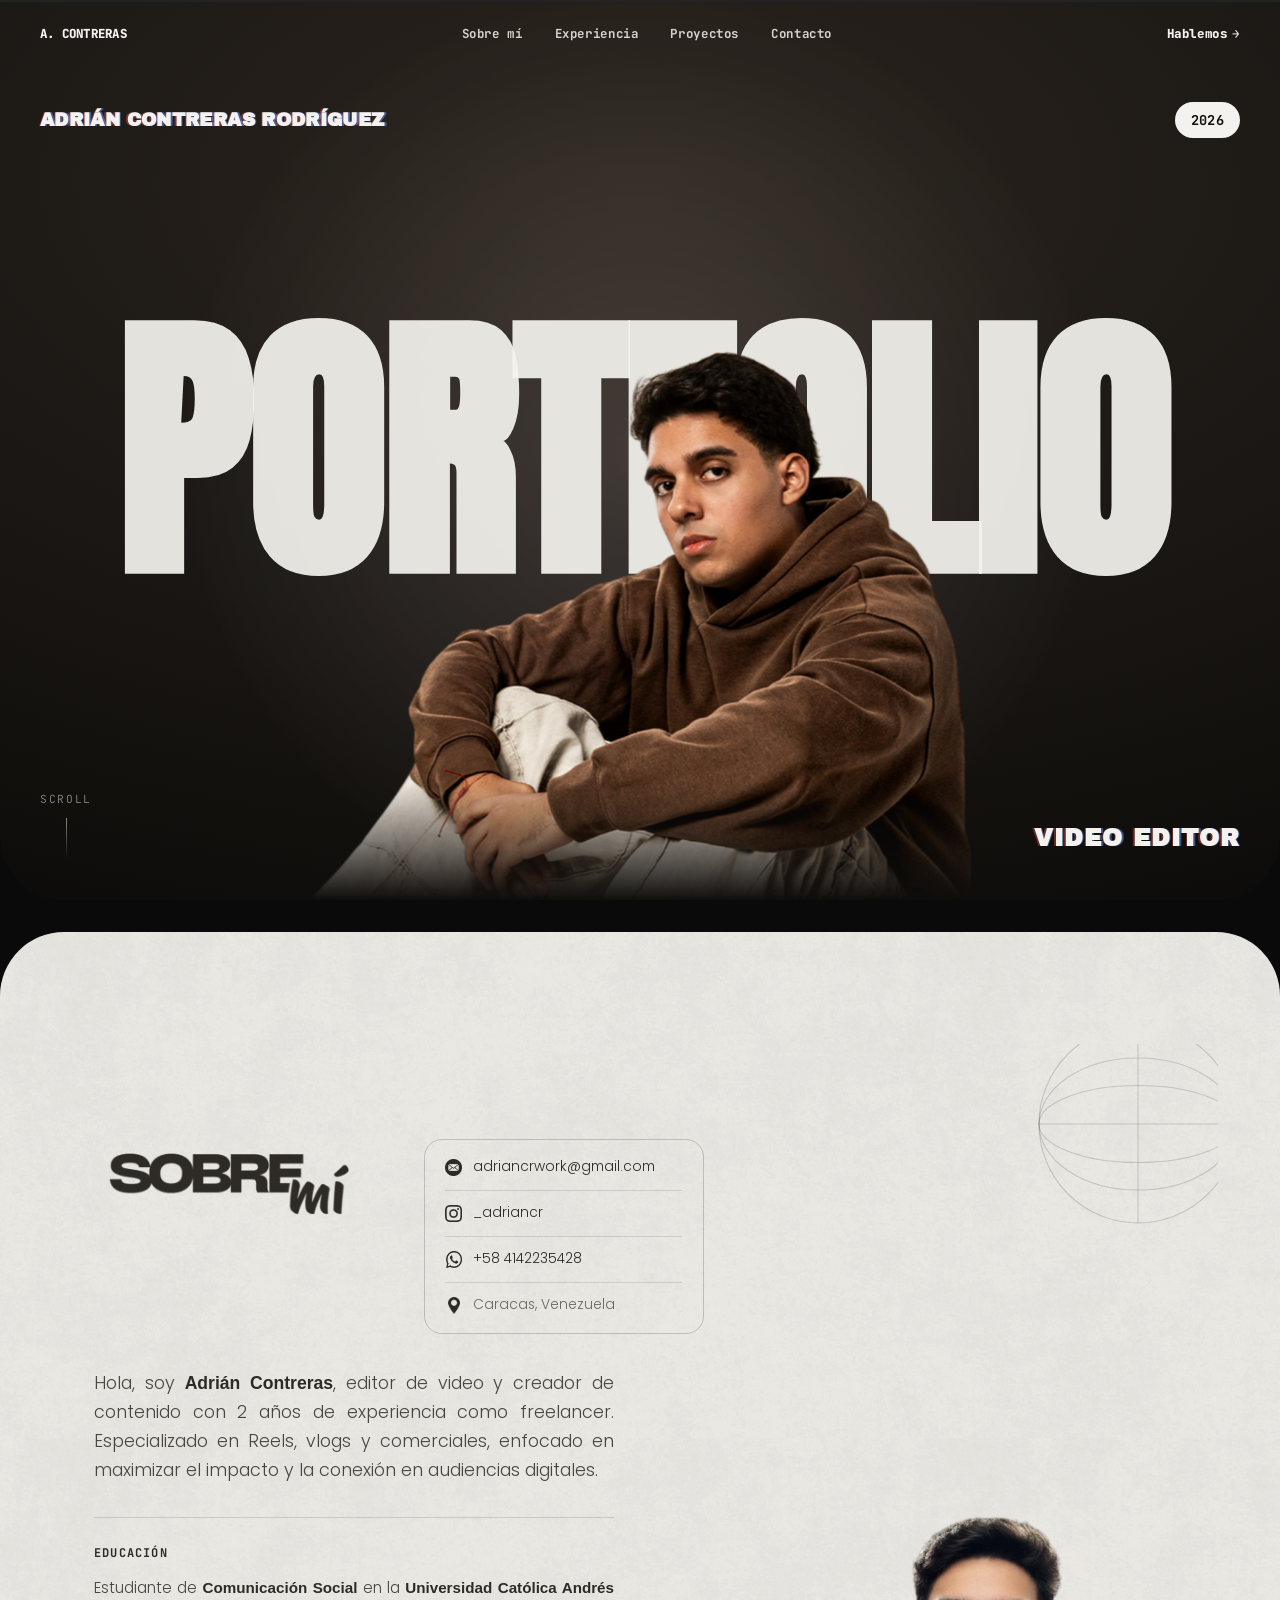
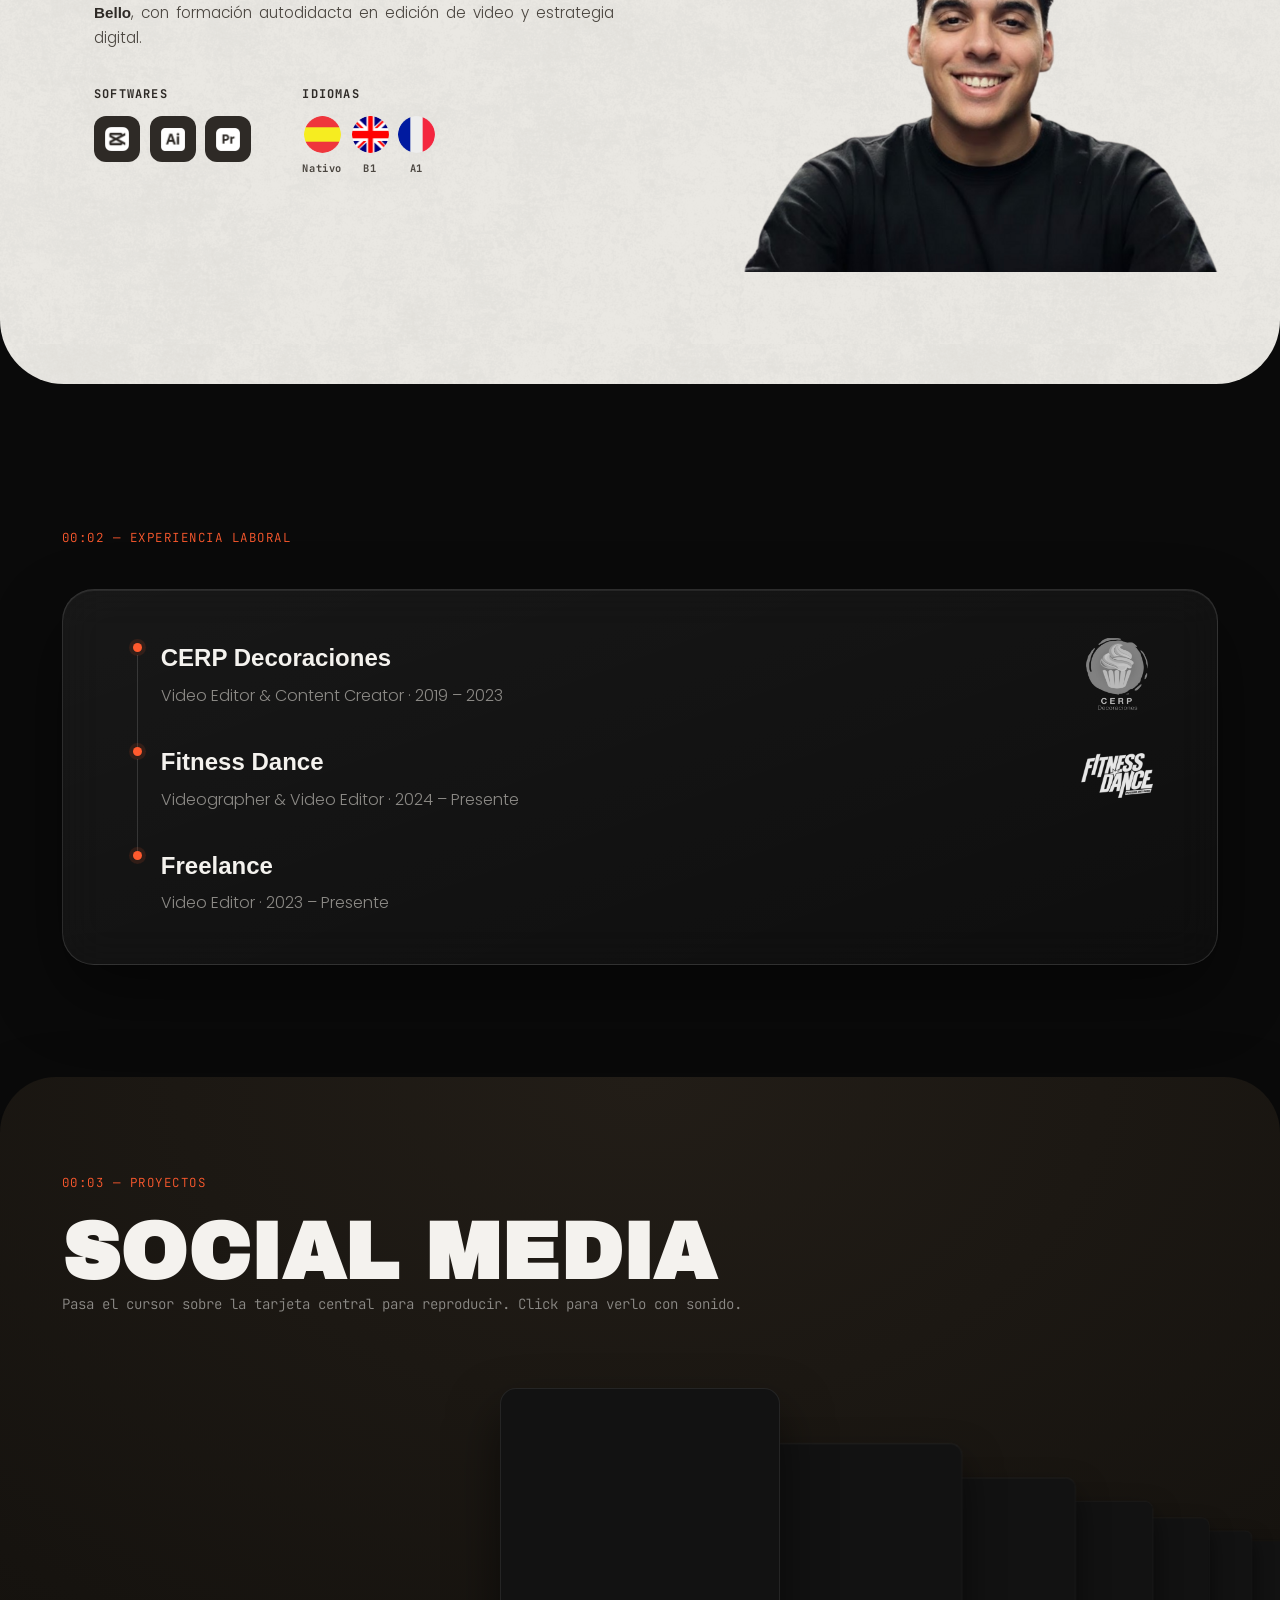
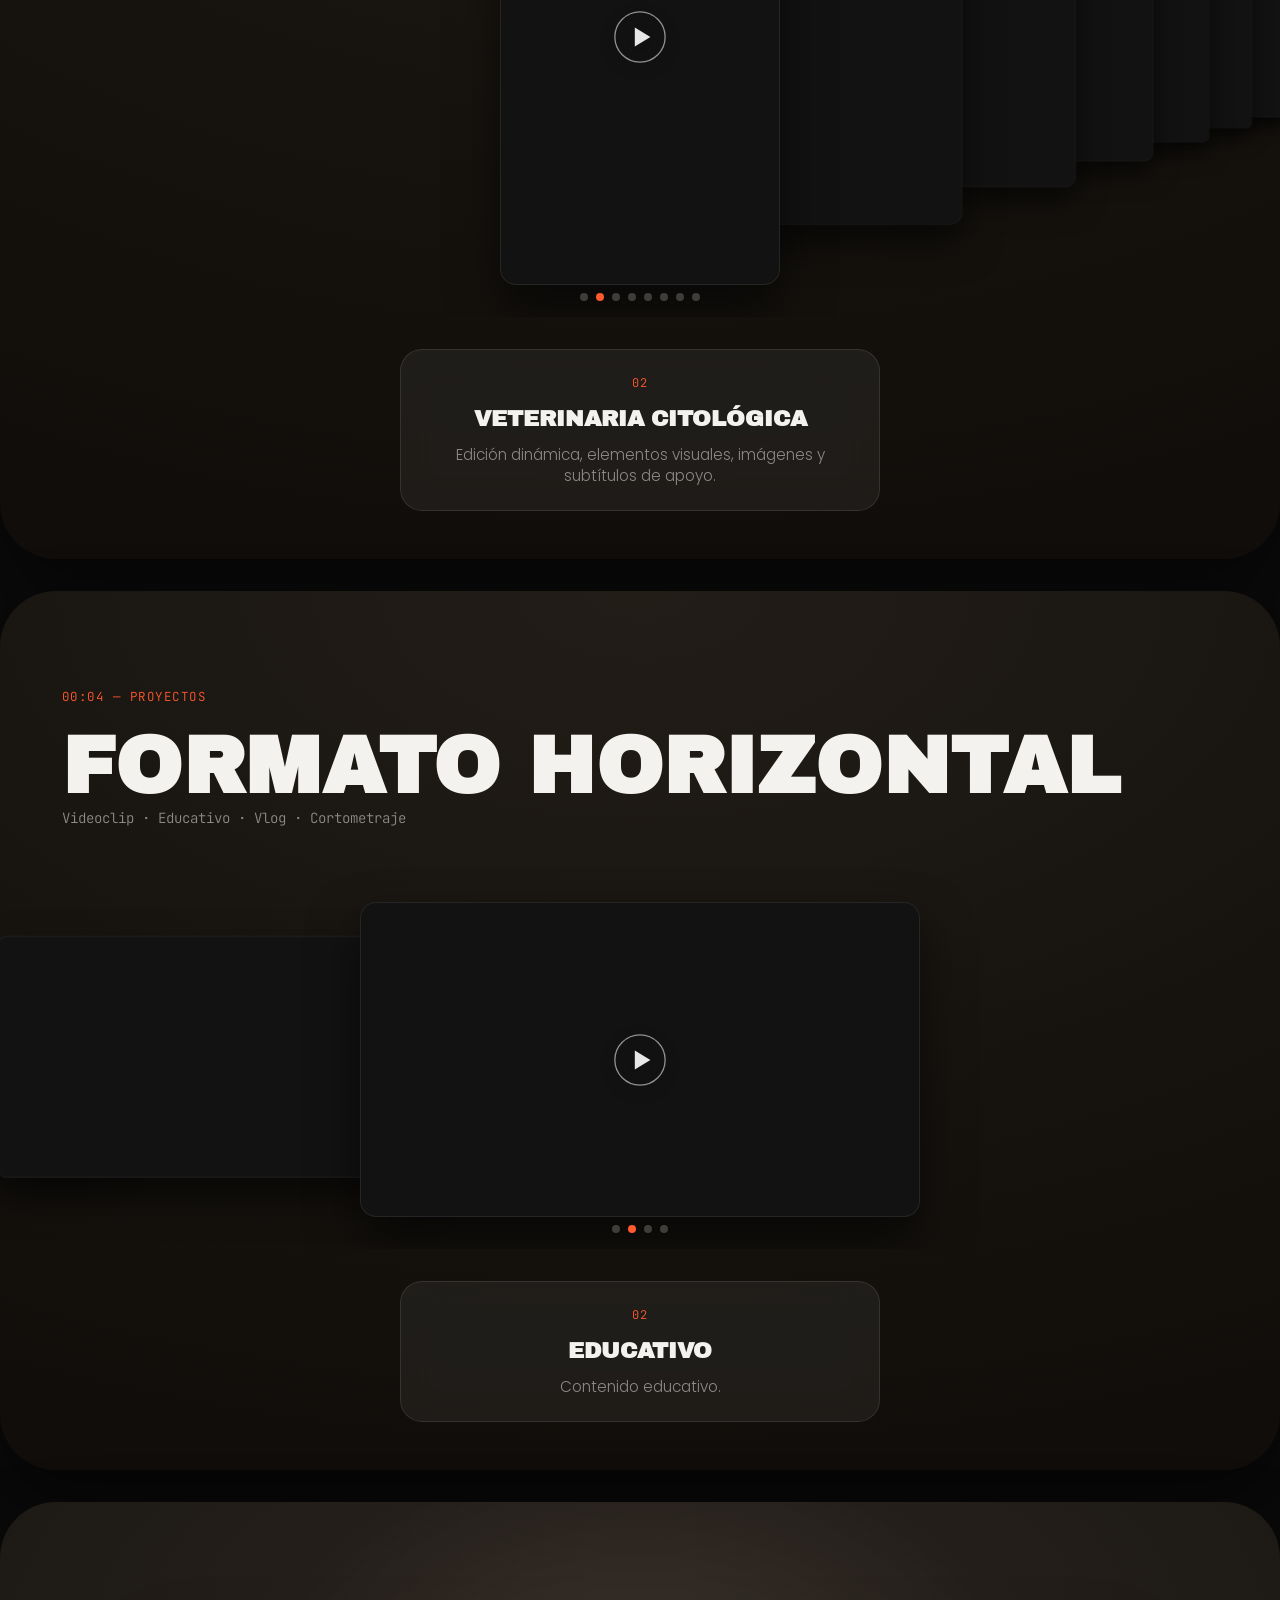
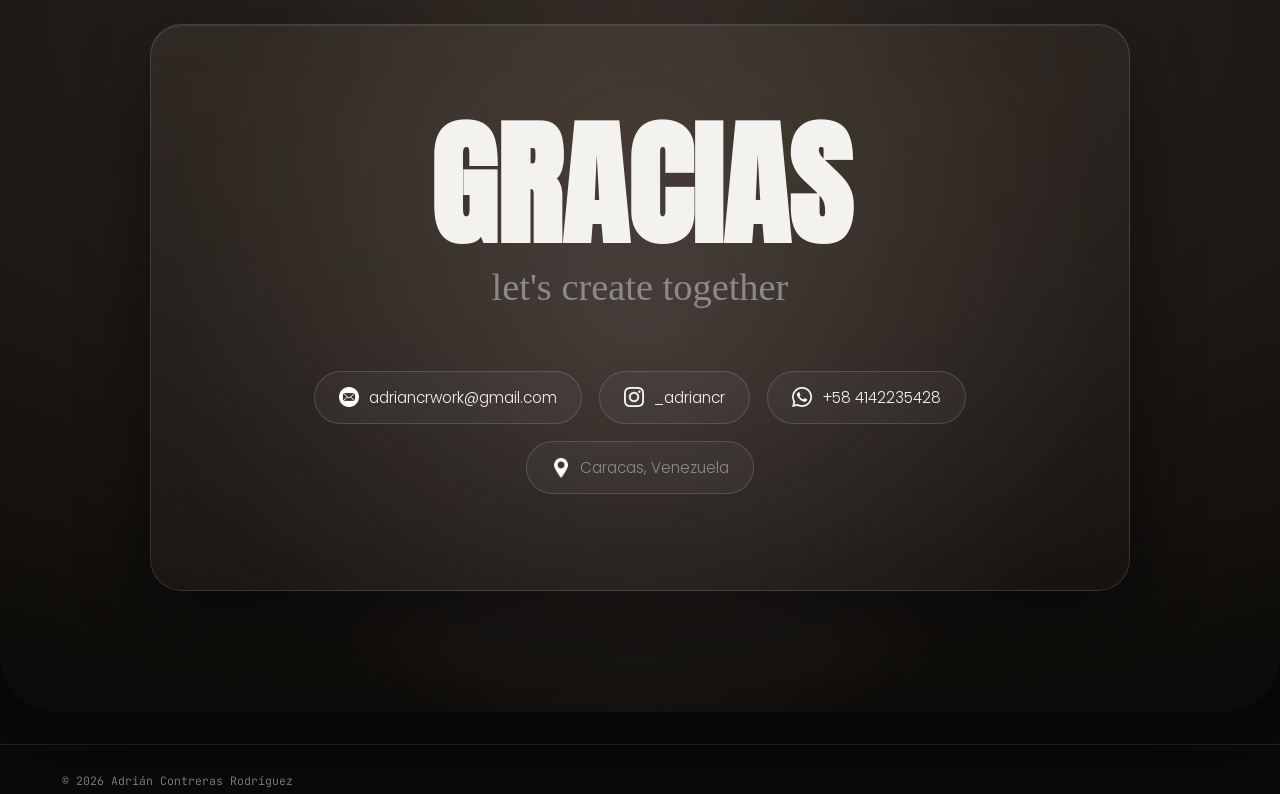
==== commit 29ec3c38: "Add files via upload" ====
--- a/index.html
+++ b/index.html
@@ -60,9 +60,25 @@
     <div class="container about-grid">
 
       <div class="about-copy reveal">
-        <h2 class="about-heading">
-          <img src="assets/img/sobre-mi-dark.png" alt="Sobre mí" class="about-heading-img">
-        </h2>
+        <div class="about-top-row">
+          <h2 class="about-heading">
+            <img src="assets/img/sobre-mi-dark.png" alt="Sobre mí" class="about-heading-img">
+          </h2>
+          <div class="contact-card">
+            <a href="mailto:adriancrwork@gmail.com" class="contact-row">
+              <img src="assets/icons/correo-dark.png" class="contact-icon" alt=""> adriancrwork@gmail.com
+            </a>
+            <a href="https://instagram.com/_adriancr" target="_blank" rel="noopener" class="contact-row">
+              <img src="assets/icons/instagram-dark.png" class="contact-icon" alt=""> _adriancr
+            </a>
+            <a href="https://wa.me/584142235428" target="_blank" rel="noopener" class="contact-row">
+              <img src="assets/icons/whatsapp-dark.png" class="contact-icon" alt=""> +58 4142235428
+            </a>
+            <div class="contact-row static">
+              <img src="assets/icons/ubicacion-dark.png" class="contact-icon" alt=""> Caracas, Venezuela
+            </div>
+          </div>
+        </div>
 
         <p class="about-text">
           Hola, soy <strong>Adrián Contreras</strong>, editor de video y creador de
@@ -118,20 +134,6 @@
           <line x1="100" y1="10" x2="100" y2="190" stroke="currentColor" stroke-width="1"/>
         </svg>
         <img src="assets/img/about-portrait.png" alt="Adrián Contreras" class="about-photo-plain">
-        <div class="contact-card contact-card-floating">
-          <a href="mailto:adriancrwork@gmail.com" class="contact-row">
-            <img src="assets/icons/correo-dark.png" class="contact-icon" alt=""> adriancrwork@gmail.com
-          </a>
-          <a href="https://instagram.com/_adriancr" target="_blank" rel="noopener" class="contact-row">
-            <img src="assets/icons/instagram-dark.png" class="contact-icon" alt=""> _adriancr
-          </a>
-          <a href="https://wa.me/584142235428" target="_blank" rel="noopener" class="contact-row">
-            <img src="assets/icons/whatsapp-dark.png" class="contact-icon" alt=""> +58 4142235428
-          </a>
-          <div class="contact-row static">
-            <img src="assets/icons/ubicacion-dark.png" class="contact-icon" alt=""> Caracas, Venezuela
-          </div>
-        </div>
       </div>
 
     </div>
@@ -220,22 +222,25 @@
 
   <!-- ============ CONTACTO ============ -->
   <section id="contact" class="contact-panel">
-    <div class="glass-card contact-card-glass reveal">
-      <h2 class="contact-title">GRACIAS</h2>
-      <p class="contact-sub">let's create together</p>
-
-      <div class="contact-icons-row">
-        <a href="mailto:adriancrwork@gmail.com" class="contact-pill">
-          <img src="assets/icons/correo.png" alt=""> adriancrwork@gmail.com
-        </a>
-        <a href="https://instagram.com/_adriancr" target="_blank" rel="noopener" class="contact-pill">
-          <img src="assets/icons/instagram.png" alt=""> _adriancr
-        </a>
-        <a href="https://wa.me/584142235428" target="_blank" rel="noopener" class="contact-pill">
-          <img src="assets/icons/whatsapp.png" alt=""> +58 4142235428
-        </a>
-        <div class="contact-pill static">
-          <img src="assets/icons/ubicacion.png" alt=""> Caracas, Venezuela
+    <div class="contact-curve-panel">
+      <img src="assets/img/glow.png" alt="" class="contact-panel-glow" aria-hidden="true">
+      <div class="glass-card contact-card-glass reveal">
+        <h2 class="contact-title">GRACIAS</h2>
+        <p class="contact-sub">let's create together</p>
+
+        <div class="contact-icons-row">
+          <a href="mailto:adriancrwork@gmail.com" class="contact-pill">
+            <img src="assets/icons/correo.png" alt=""> adriancrwork@gmail.com
+          </a>
+          <a href="https://instagram.com/_adriancr" target="_blank" rel="noopener" class="contact-pill">
+            <img src="assets/icons/instagram.png" alt=""> _adriancr
+          </a>
+          <a href="https://wa.me/584142235428" target="_blank" rel="noopener" class="contact-pill">
+            <img src="assets/icons/whatsapp.png" alt=""> +58 4142235428
+          </a>
+          <div class="contact-pill static">
+            <img src="assets/icons/ubicacion.png" alt=""> Caracas, Venezuela
+          </div>
         </div>
       </div>
     </div>
--- a/style.css
+++ b/style.css
@@ -286,8 +286,8 @@
 
 .about-grid {
   display: grid;
-  grid-template-columns: 0.95fr 1.15fr;
-  gap: 0;
+  grid-template-columns: 1.15fr 0.85fr;
+  gap: 2.5rem;
   align-items: stretch;
   min-height: 92vh;
 }
@@ -296,45 +296,53 @@
   display: flex;
   flex-direction: column;
   justify-content: center;
-  padding: 3rem 1rem 3rem 0;
+  padding: 3rem 0 3rem 2rem;
+}
+
+.about-top-row {
+  display: flex;
+  align-items: flex-start;
+  justify-content: space-between;
+  gap: 1.5rem;
+  flex-wrap: wrap;
+  margin-bottom: 1.6rem;
 }
 
 .about-heading-img {
-  width: clamp(230px, 22vw, 340px);
+  width: clamp(220px, 20vw, 320px);
   height: auto;
-  margin-bottom: 1.4rem;
 }
 
 .contact-card {
   border: 1px solid rgba(46, 42, 38, 0.22);
   border-radius: 18px;
-  padding: 0.3rem 1.4rem;
-  min-width: 300px;
-  background: rgba(234, 232, 227, 0.75);
-  backdrop-filter: blur(10px);
+  padding: 0.3rem 1.3rem;
+  min-width: 280px;
+  flex-shrink: 0;
 }
 .contact-row {
   display: flex;
   align-items: center;
   gap: 0.7rem;
-  padding: 0.75rem 0;
+  padding: 0.7rem 0;
   border-bottom: 1px solid rgba(46, 42, 38, 0.14);
   text-decoration: none;
-  font-size: 0.92rem;
+  font-size: 0.86rem;
   color: #2e2a26;
   transition: opacity 0.25s;
 }
 .contact-row:last-child { border-bottom: none; }
 .contact-row:hover { opacity: 0.6; }
 .contact-row.static { color: #6b665f; }
-.contact-icon { width: 1.1rem; height: 1.1rem; object-fit: contain; flex-shrink: 0; }
+.contact-icon { width: 1.05rem; height: 1.05rem; object-fit: contain; flex-shrink: 0; }
 
 .about-text {
   font-size: 1.1rem;
   color: #4a453f;
-  max-width: 50ch;
+  max-width: 52ch;
   text-align: justify;
   text-justify: inter-word;
+  margin-top: 0.6rem;
 }
 .about-text strong { color: #2e2a26; font-weight: 600; }
 
@@ -342,7 +350,7 @@
   margin-top: 2rem;
   padding-top: 1.6rem;
   border-top: 1px solid rgba(46, 42, 38, 0.16);
-  max-width: 50ch;
+  max-width: 52ch;
 }
 .edu-label {
   font-family: var(--font-mono);
@@ -393,10 +401,14 @@
   color: #4a453f;
 }
 
+/* Foto: se ve completa (hombros/brazos incluidos), sin recortar */
 .about-side {
   position: relative;
   overflow: hidden;
   min-height: 480px;
+  display: flex;
+  align-items: flex-end;
+  justify-content: center;
 }
 .about-globe {
   position: absolute;
@@ -408,20 +420,12 @@
   z-index: 1;
 }
 .about-photo-plain {
-  position: absolute;
-  inset: 0;
+  position: relative;
   width: 100%;
   height: 100%;
-  object-fit: cover;
-  object-position: top center;
-}
-.contact-card-floating {
-  position: absolute;
-  top: 2rem;
-  left: -1rem;
+  object-fit: contain;
+  object-position: bottom center;
   z-index: 2;
-  min-width: 280px;
-  box-shadow: 0 20px 45px rgba(0,0,0,0.12);
 }
 
 /* ============ EXPERIENCE ============ */
@@ -520,30 +524,19 @@
   letter-spacing: 0.05em;
 }
 
-/* ============ GALLERY PANELS (curvos, estilo "3D" apilado) ============ */
-.gallery-panel {
-  position: sticky;
-  top: 0;
-}
-#gallery-social { z-index: 10; }
-/* El panel horizontal NO queda pegado: se desplaza con el scroll con
-   normalidad y desaparece hacia arriba antes de que llegue "Contacto",
-   en vez de quedar tapado por él. */
-#gallery-horizontal { position: relative; z-index: 11; }
-.contact-panel { position: relative; z-index: 12; }
+/* ============ GALLERY PANELS (curvos, flujo normal — sin sticky) ============ */
+.gallery-panel { position: relative; }
+#gallery-social { z-index: 5; }
+#gallery-horizontal { z-index: 5; }
+.contact-panel { position: relative; z-index: 5; }
 
 .gallery-panel-inner {
   position: relative;
   background: radial-gradient(120% 100% at 50% 0%, #221d17 0%, #16130f 60%, #100d0a 100%);
-  border-radius: 56px 56px 0 0;
+  border-radius: 56px;
   padding: 6rem 0 3rem;
-  min-height: 100vh;
-  box-shadow: 0 -40px 80px rgba(0,0,0,0.6);
-}
-
-#gallery-horizontal .gallery-panel-inner {
-  border-radius: 56px;
-  margin-bottom: 2rem;
+  margin: 0 0 2rem;
+  box-shadow: 0 30px 70px rgba(0,0,0,0.45);
 }
 
 .gallery-hint {
@@ -635,17 +628,38 @@
 }
 .gallery-caption .slide-desc { font-size: 0.95rem; color: var(--muted); line-height: 1.4; }
 
-/* ============ CONTACT (glass card, estilo GRACIAS) ============ */
+/* ============ CONTACT (panel curvo "3D" + tarjeta glass dentro) ============ */
 .contact-panel {
-  min-height: 100vh;
+  padding: 0 0 2rem;
+}
+
+.contact-curve-panel {
+  position: relative;
+  overflow: hidden;
+  border-radius: 56px;
+  min-height: 90vh;
   display: flex;
   align-items: center;
   justify-content: center;
   padding: 4rem 2rem;
-  background: radial-gradient(90% 70% at 50% 30%, #221d17 0%, #0a0a0a 70%);
+  background: radial-gradient(120% 90% at 50% 15%, #2a241d 0%, var(--hero-bg) 55%, #0d0b09 100%);
+  box-shadow: 0 30px 70px rgba(0,0,0,0.45);
+}
+
+.contact-panel-glow {
+  position: absolute;
+  top: 50%; left: 50%;
+  width: 140%;
+  max-width: none;
+  transform: translate(-50%, -50%);
+  opacity: 0.5;
+  mix-blend-mode: screen;
+  pointer-events: none;
 }
 
 .contact-card-glass {
+  position: relative;
+  z-index: 1;
   width: 100%;
   max-width: 980px;
   padding: clamp(3.5rem, 8vw, 6rem) clamp(2rem, 8vw, 5rem);
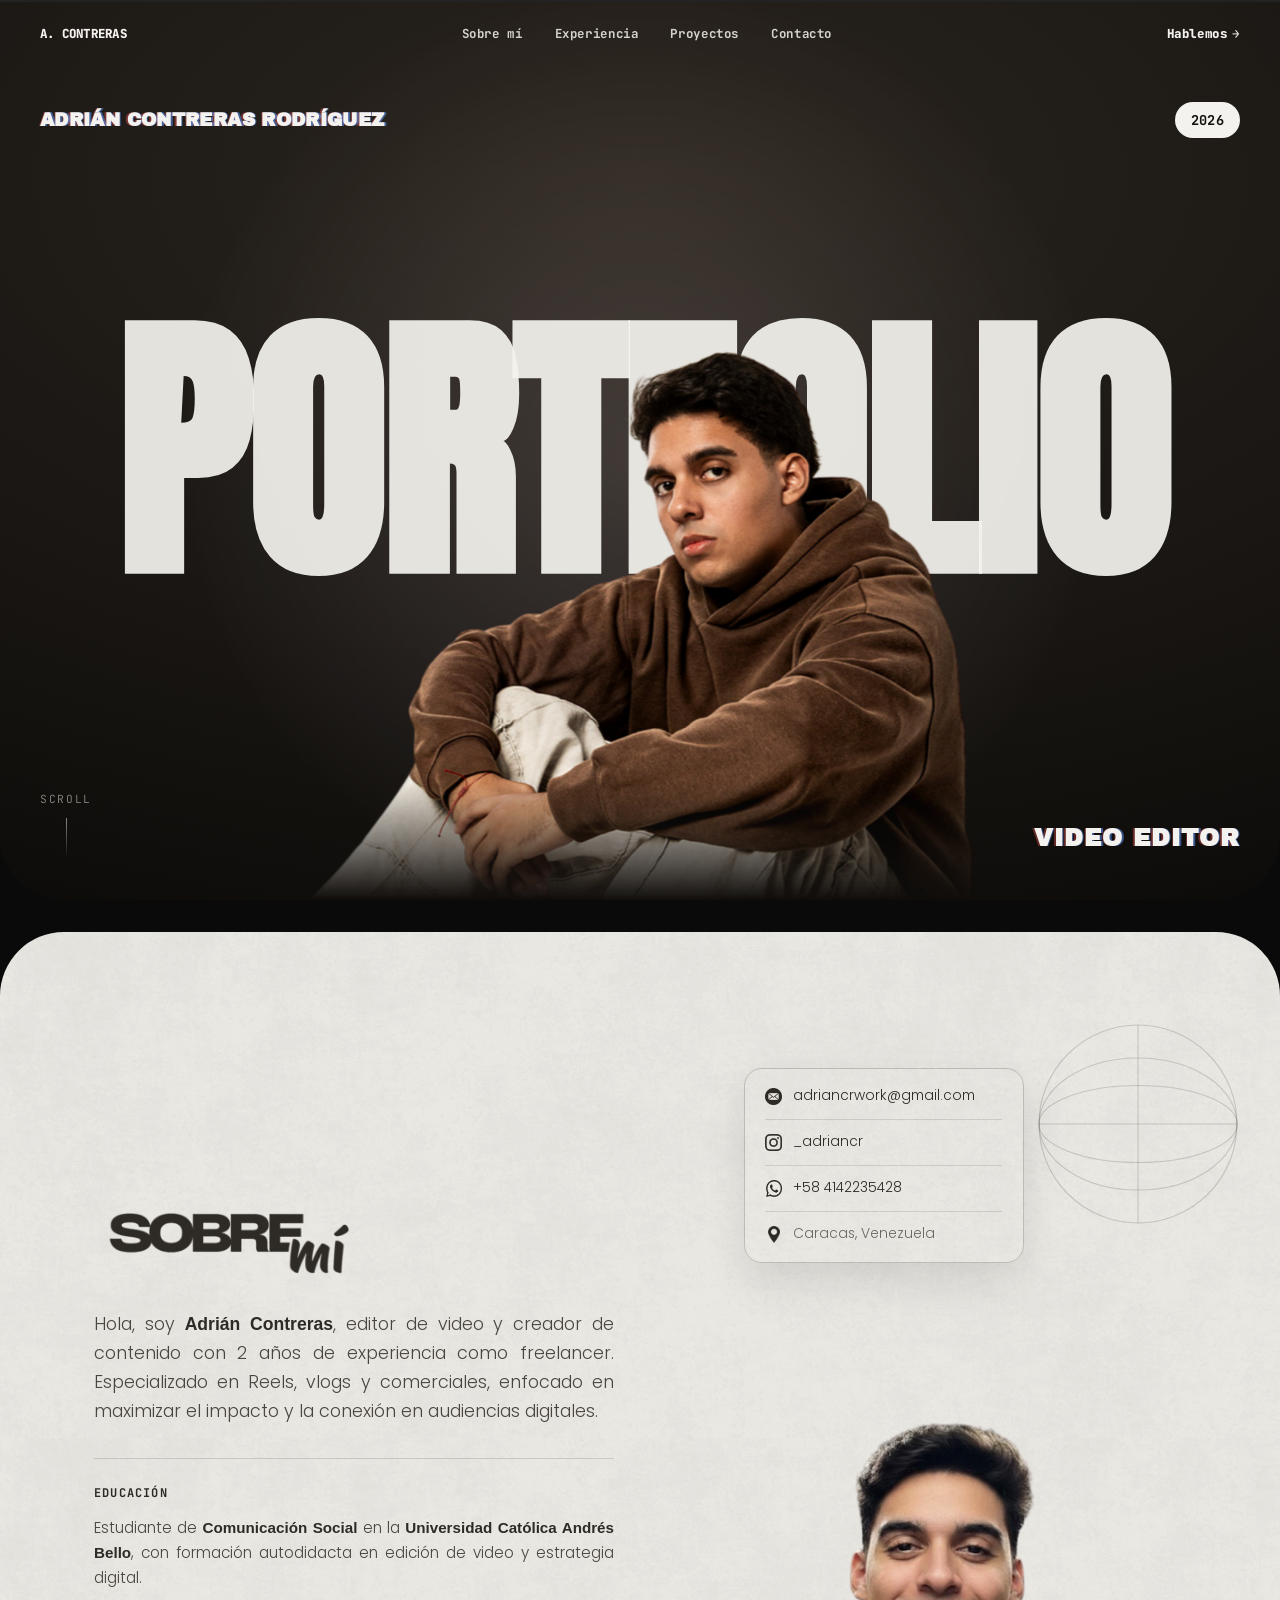
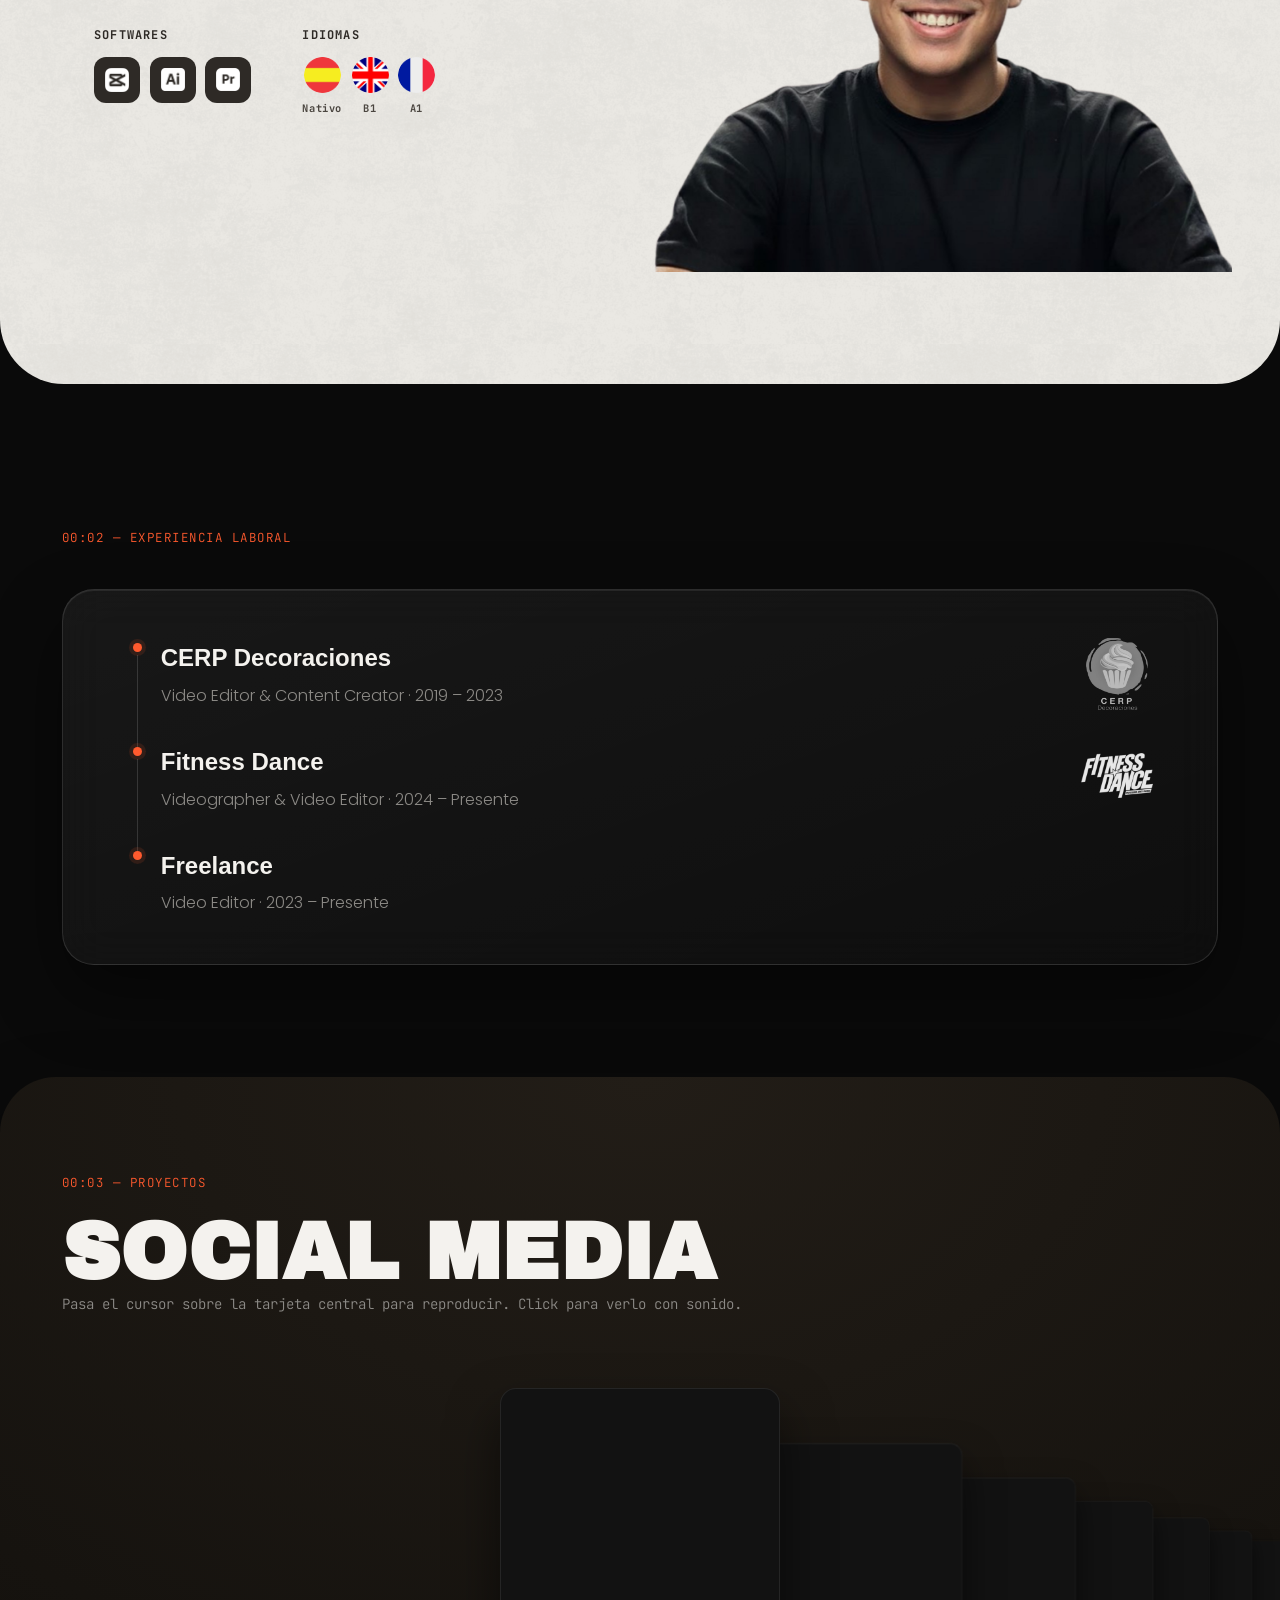
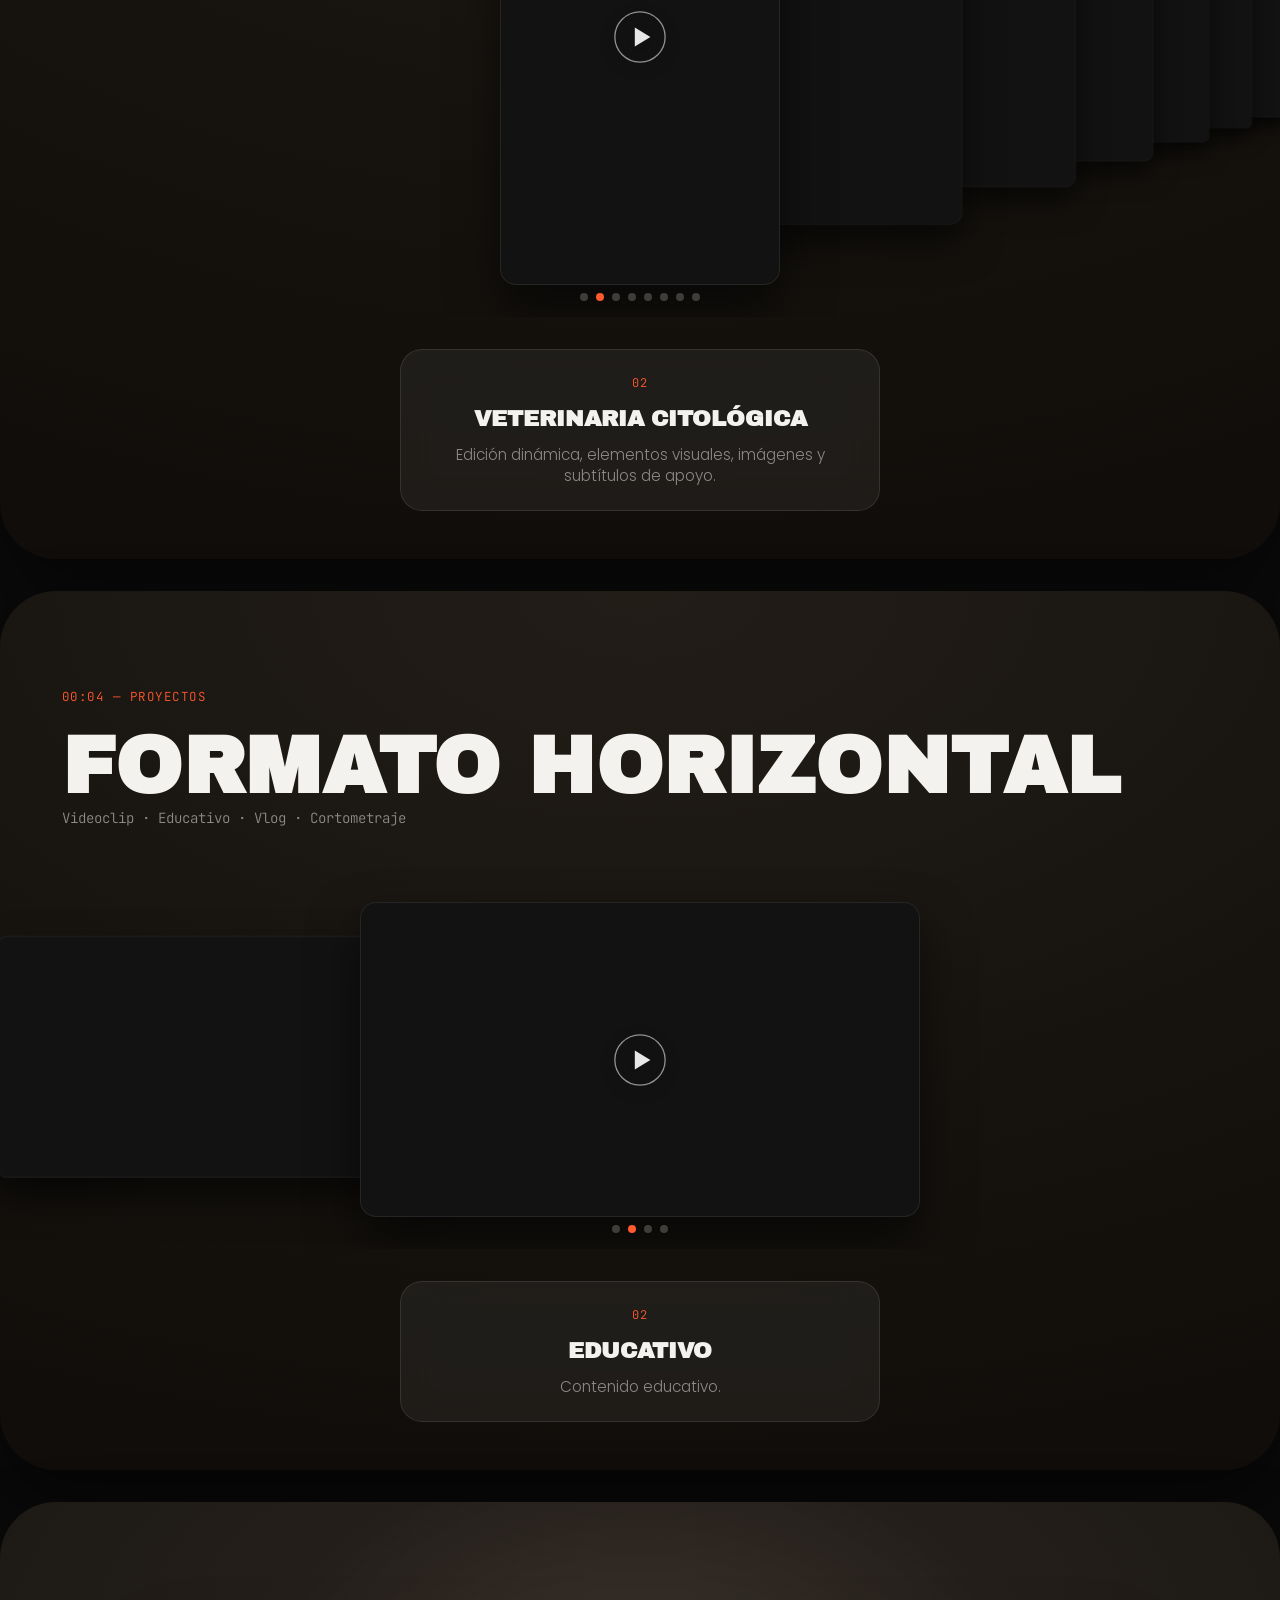
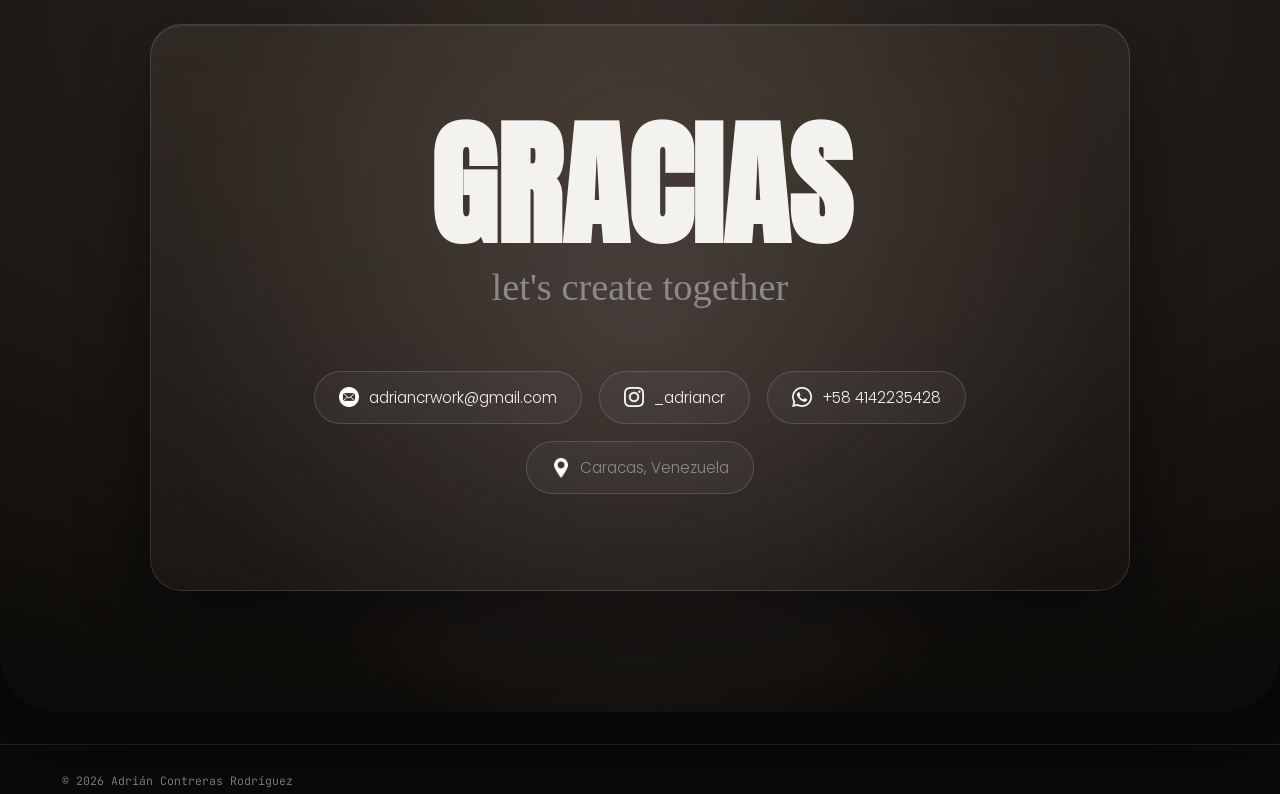
==== commit 0d356f84: "Add files via upload" ====
--- a/index.html
+++ b/index.html
@@ -60,25 +60,9 @@
     <div class="container about-grid">
 
       <div class="about-copy reveal">
-        <div class="about-top-row">
-          <h2 class="about-heading">
-            <img src="assets/img/sobre-mi-dark.png" alt="Sobre mí" class="about-heading-img">
-          </h2>
-          <div class="contact-card">
-            <a href="mailto:adriancrwork@gmail.com" class="contact-row">
-              <img src="assets/icons/correo-dark.png" class="contact-icon" alt=""> adriancrwork@gmail.com
-            </a>
-            <a href="https://instagram.com/_adriancr" target="_blank" rel="noopener" class="contact-row">
-              <img src="assets/icons/instagram-dark.png" class="contact-icon" alt=""> _adriancr
-            </a>
-            <a href="https://wa.me/584142235428" target="_blank" rel="noopener" class="contact-row">
-              <img src="assets/icons/whatsapp-dark.png" class="contact-icon" alt=""> +58 4142235428
-            </a>
-            <div class="contact-row static">
-              <img src="assets/icons/ubicacion-dark.png" class="contact-icon" alt=""> Caracas, Venezuela
-            </div>
-          </div>
-        </div>
+        <h2 class="about-heading">
+          <img src="assets/img/sobre-mi-dark.png" alt="Sobre mí" class="about-heading-img">
+        </h2>
 
         <p class="about-text">
           Hola, soy <strong>Adrián Contreras</strong>, editor de video y creador de
@@ -133,6 +117,20 @@
           <line x1="10" y1="100" x2="190" y2="100" stroke="currentColor" stroke-width="1"/>
           <line x1="100" y1="10" x2="100" y2="190" stroke="currentColor" stroke-width="1"/>
         </svg>
+        <div class="contact-card contact-card-behind">
+          <a href="mailto:adriancrwork@gmail.com" class="contact-row">
+            <img src="assets/icons/correo-dark.png" class="contact-icon" alt=""> adriancrwork@gmail.com
+          </a>
+          <a href="https://instagram.com/_adriancr" target="_blank" rel="noopener" class="contact-row">
+            <img src="assets/icons/instagram-dark.png" class="contact-icon" alt=""> _adriancr
+          </a>
+          <a href="https://wa.me/584142235428" target="_blank" rel="noopener" class="contact-row">
+            <img src="assets/icons/whatsapp-dark.png" class="contact-icon" alt=""> +58 4142235428
+          </a>
+          <div class="contact-row static">
+            <img src="assets/icons/ubicacion-dark.png" class="contact-icon" alt=""> Caracas, Venezuela
+          </div>
+        </div>
         <img src="assets/img/about-portrait.png" alt="Adrián Contreras" class="about-photo-plain">
       </div>
 
--- a/style.css
+++ b/style.css
@@ -311,6 +311,7 @@
 .about-heading-img {
   width: clamp(220px, 20vw, 320px);
   height: auto;
+  margin-bottom: 1.6rem;
 }
 
 .contact-card {
@@ -401,14 +402,11 @@
   color: #4a453f;
 }
 
-/* Foto: se ve completa (hombros/brazos incluidos), sin recortar */
+/* Foto: grande, anclada abajo-derecha. La tarjeta de contacto queda
+   detrás (z-index menor), asomando en la esquina superior izquierda. */
 .about-side {
   position: relative;
-  overflow: hidden;
-  min-height: 480px;
-  display: flex;
-  align-items: flex-end;
-  justify-content: center;
+  min-height: 640px;
 }
 .about-globe {
   position: absolute;
@@ -419,13 +417,23 @@
   color: rgba(46, 42, 38, 0.18);
   z-index: 1;
 }
+.contact-card-behind {
+  position: absolute;
+  top: 1.5rem;
+  left: 0;
+  z-index: 2;
+  box-shadow: 0 18px 40px rgba(0,0,0,0.10);
+}
 .about-photo-plain {
-  position: relative;
-  width: 100%;
-  height: 100%;
+  position: absolute;
+  right: -3%;
+  bottom: 0;
+  width: 122%;
+  height: auto;
+  max-width: none;
   object-fit: contain;
-  object-position: bottom center;
-  z-index: 2;
+  object-position: bottom right;
+  z-index: 3;
 }
 
 /* ============ EXPERIENCE ============ */
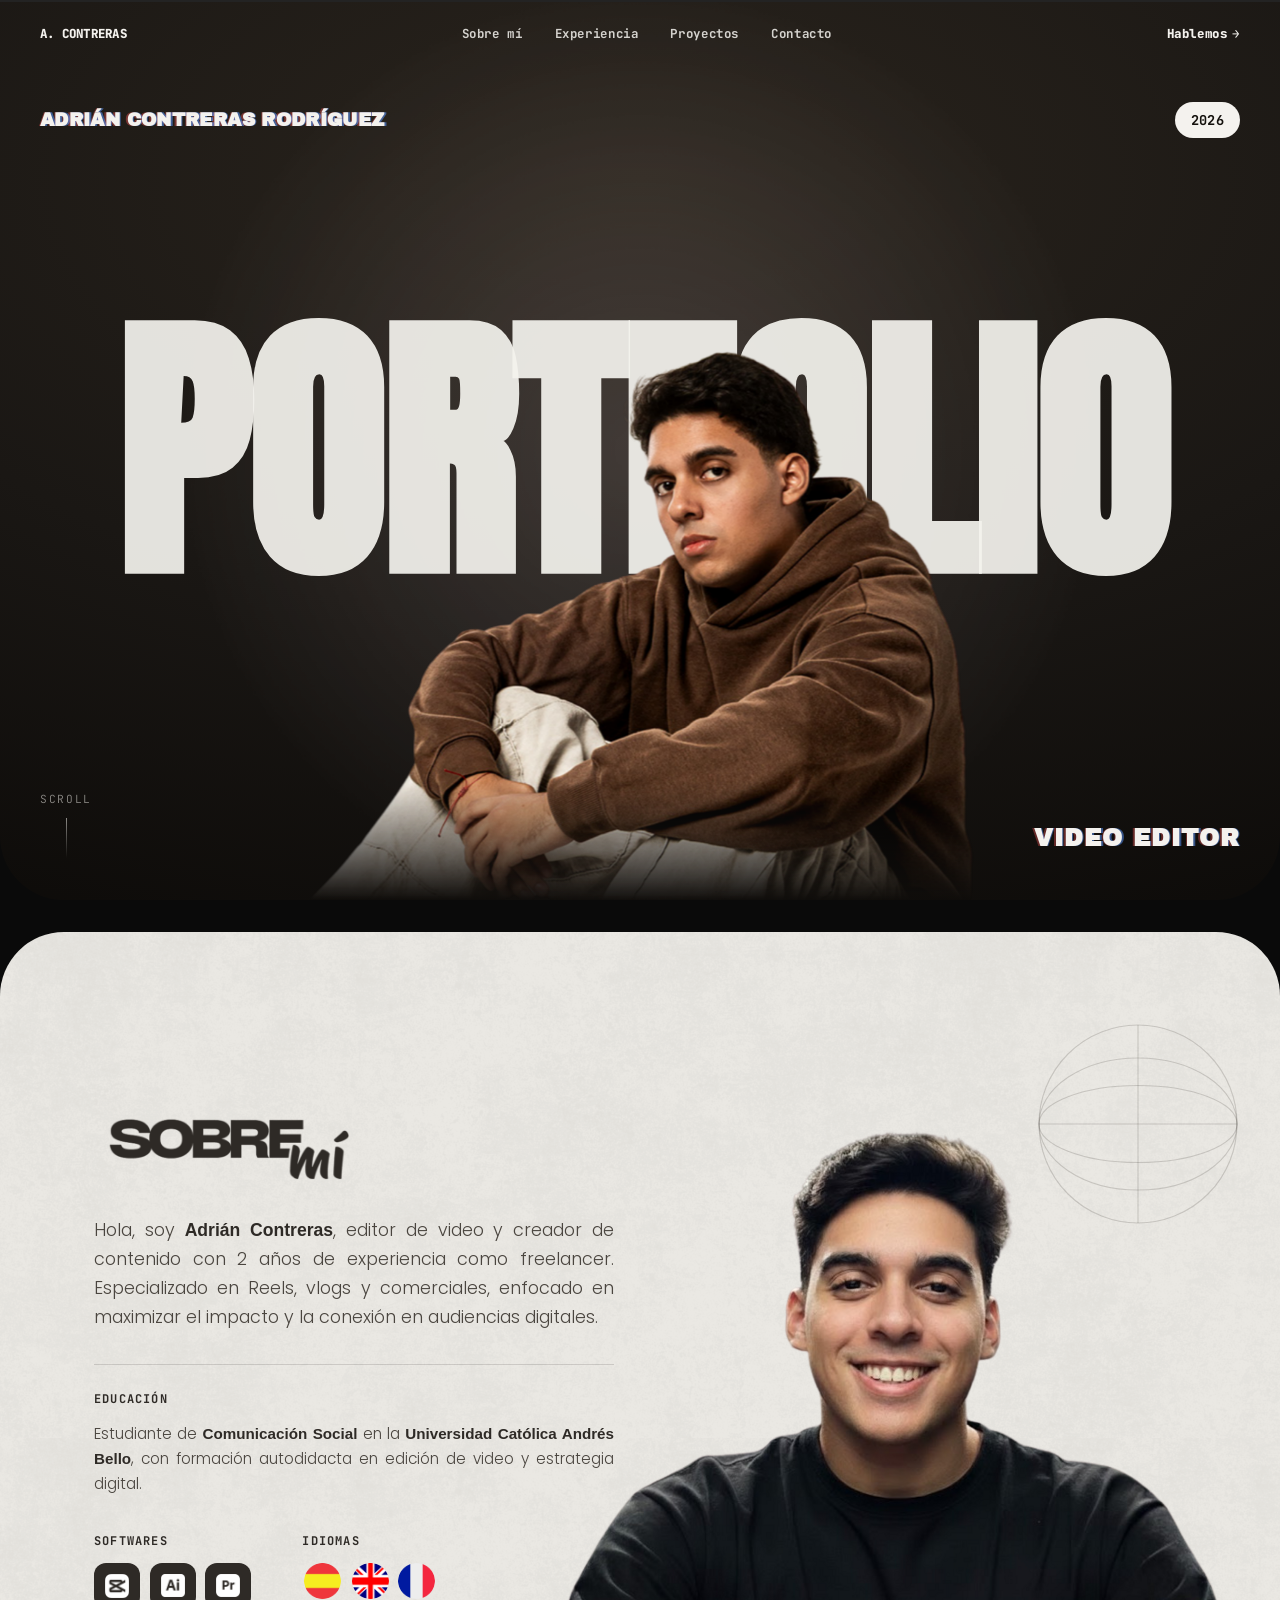
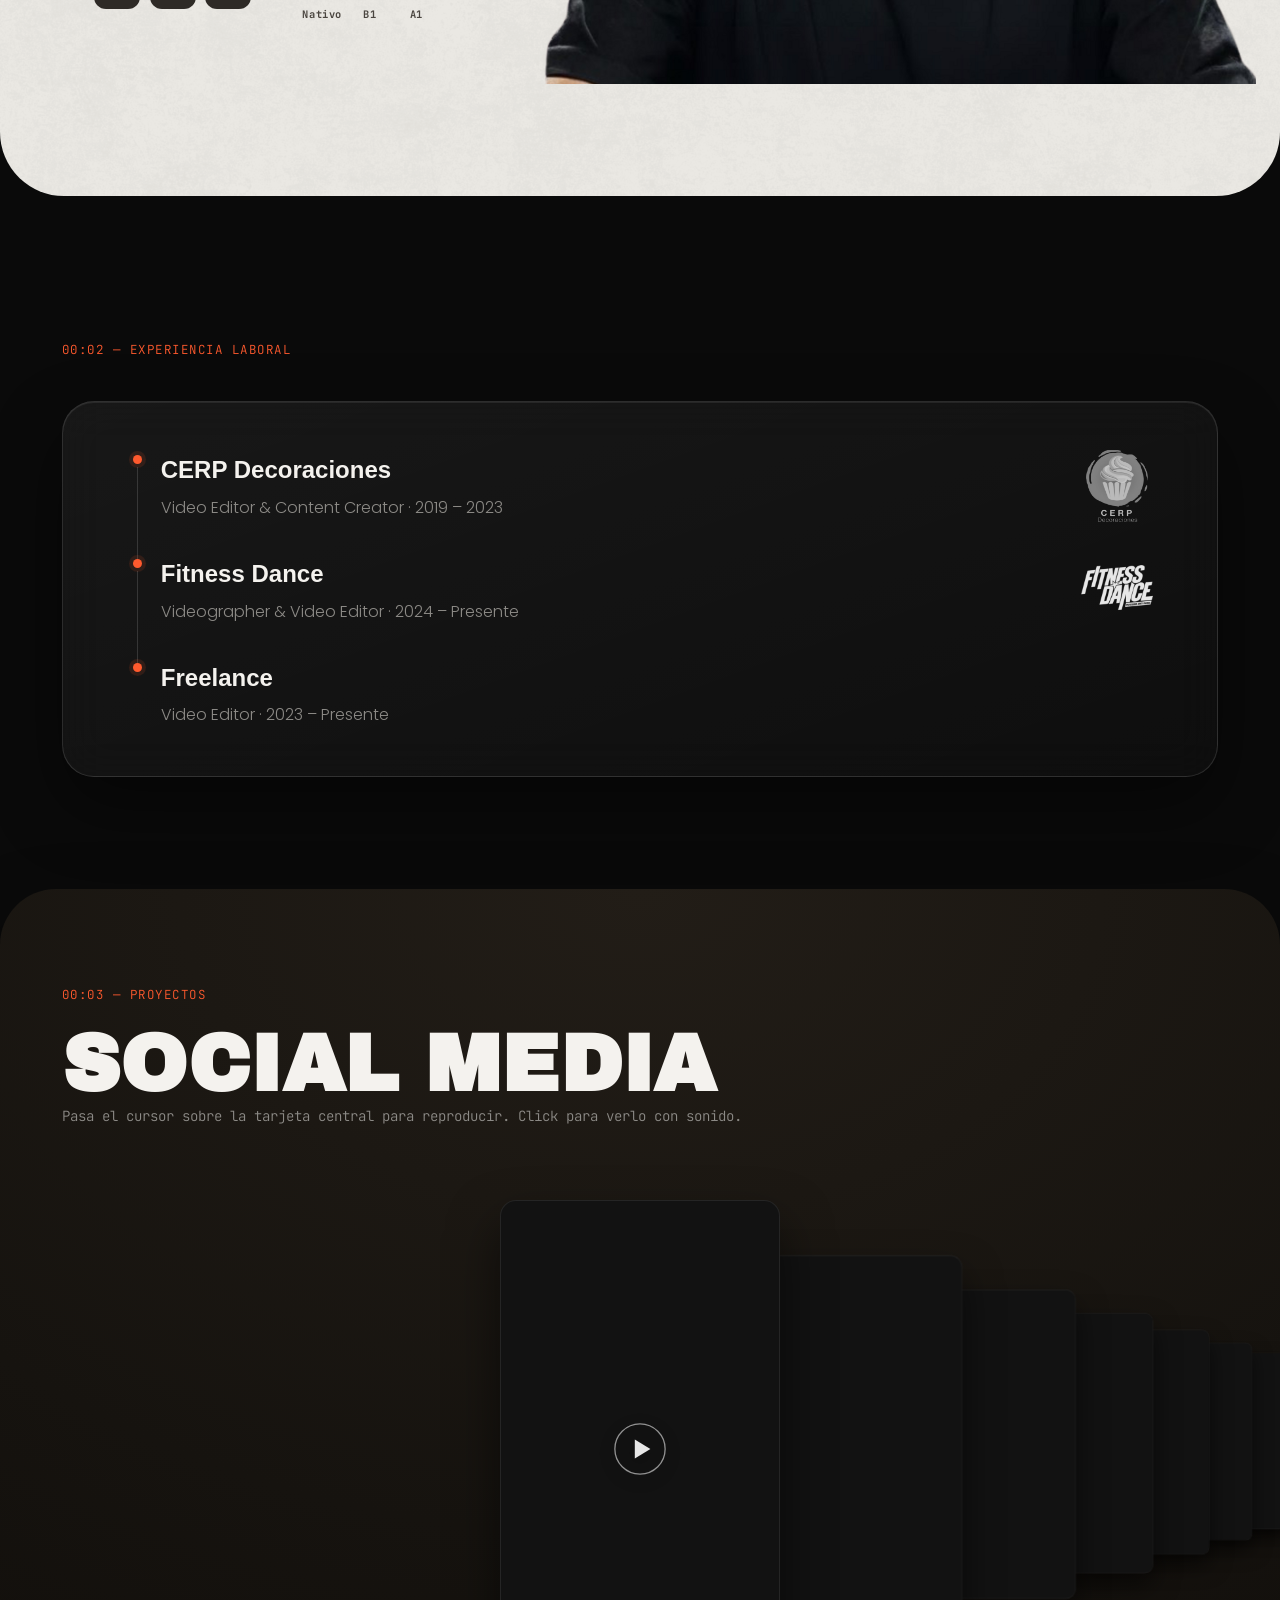
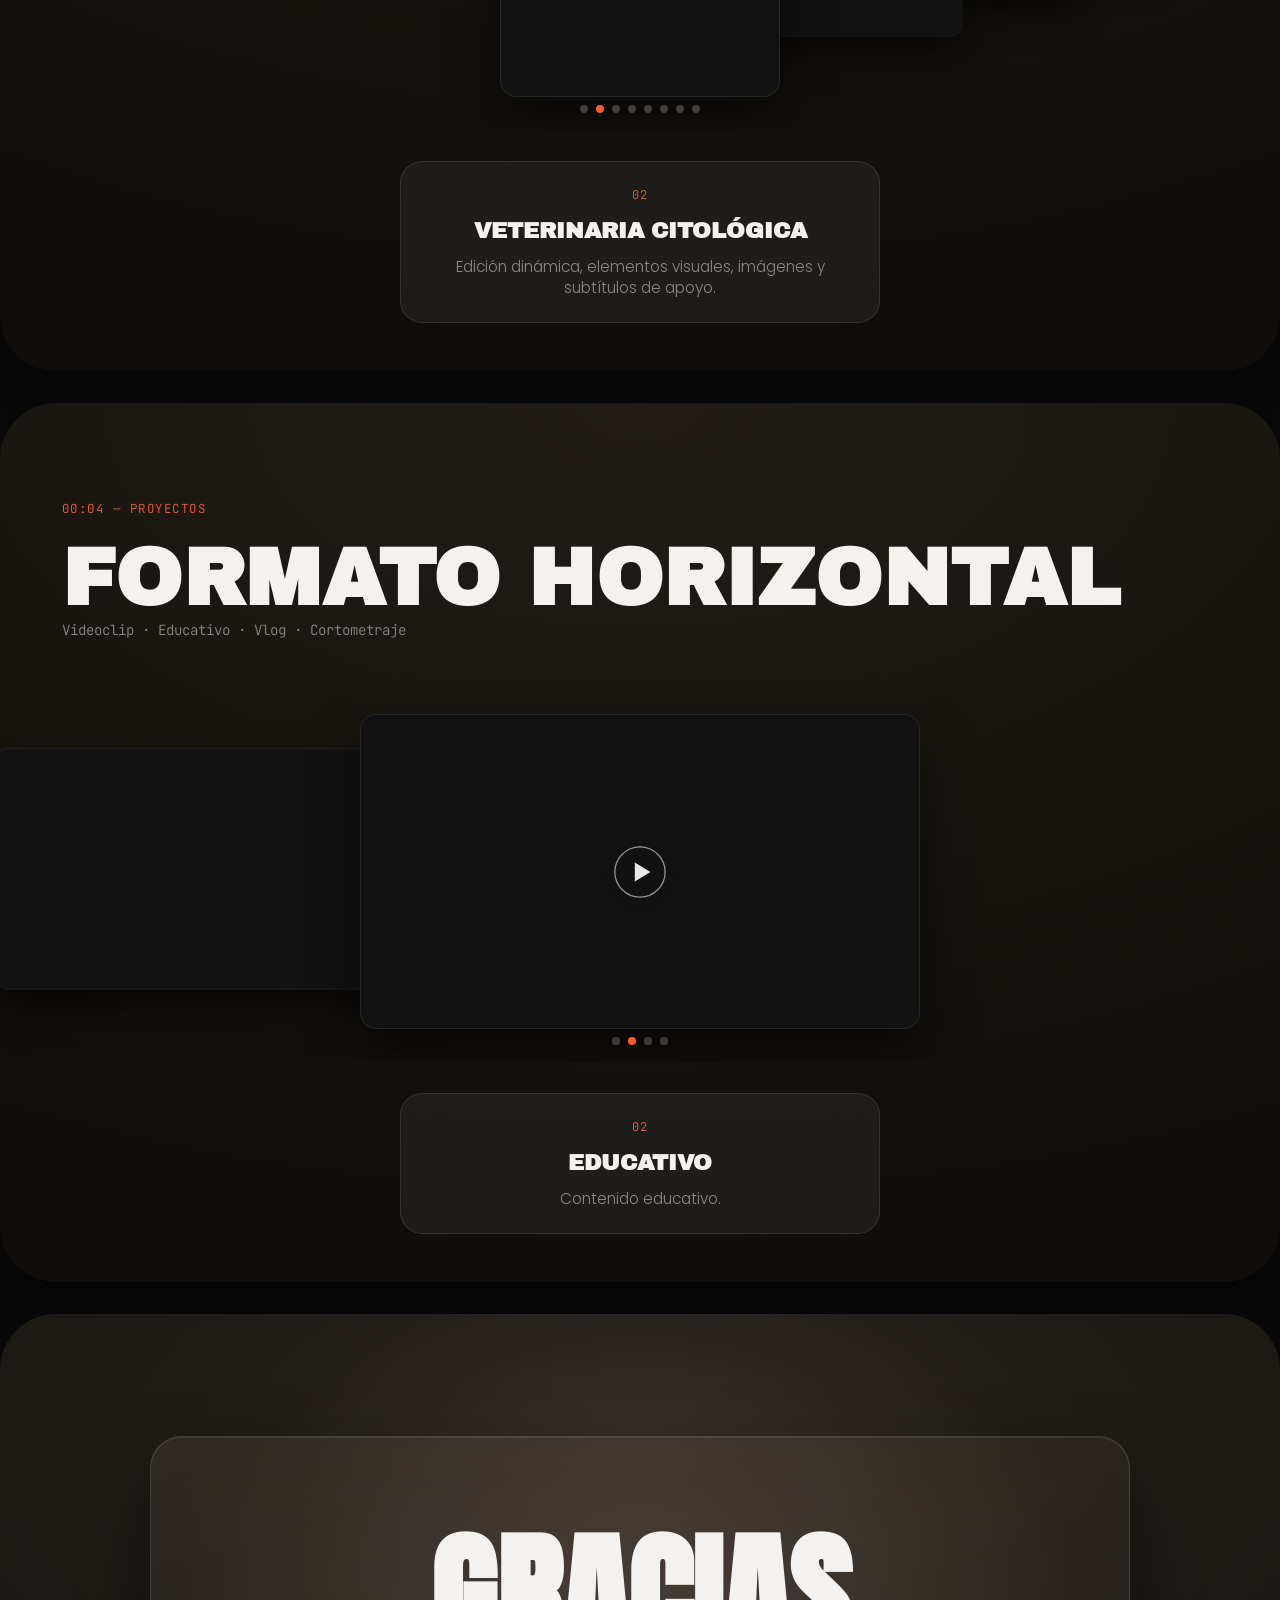
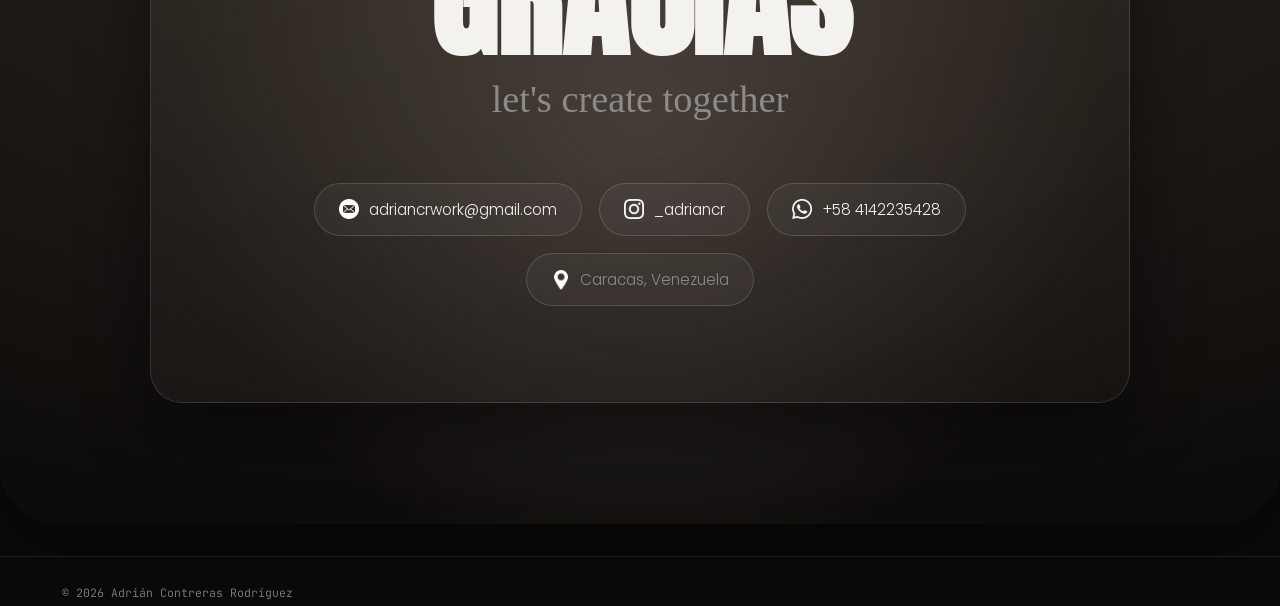
==== commit 7cfade7a: "Add files via upload" ====
--- a/index.html
+++ b/index.html
@@ -117,20 +117,6 @@
           <line x1="10" y1="100" x2="190" y2="100" stroke="currentColor" stroke-width="1"/>
           <line x1="100" y1="10" x2="100" y2="190" stroke="currentColor" stroke-width="1"/>
         </svg>
-        <div class="contact-card contact-card-behind">
-          <a href="mailto:adriancrwork@gmail.com" class="contact-row">
-            <img src="assets/icons/correo-dark.png" class="contact-icon" alt=""> adriancrwork@gmail.com
-          </a>
-          <a href="https://instagram.com/_adriancr" target="_blank" rel="noopener" class="contact-row">
-            <img src="assets/icons/instagram-dark.png" class="contact-icon" alt=""> _adriancr
-          </a>
-          <a href="https://wa.me/584142235428" target="_blank" rel="noopener" class="contact-row">
-            <img src="assets/icons/whatsapp-dark.png" class="contact-icon" alt=""> +58 4142235428
-          </a>
-          <div class="contact-row static">
-            <img src="assets/icons/ubicacion-dark.png" class="contact-icon" alt=""> Caracas, Venezuela
-          </div>
-        </div>
         <img src="assets/img/about-portrait.png" alt="Adrián Contreras" class="about-photo-plain">
       </div>
 
--- a/style.css
+++ b/style.css
@@ -289,14 +289,14 @@
   grid-template-columns: 1.15fr 0.85fr;
   gap: 2.5rem;
   align-items: stretch;
-  min-height: 92vh;
+  min-height: 640px;
 }
 
 .about-copy {
   display: flex;
   flex-direction: column;
   justify-content: center;
-  padding: 3rem 0 3rem 2rem;
+  padding: 2rem 0 2rem 2rem;
 }
 
 .about-top-row {
@@ -419,16 +419,16 @@
 }
 .contact-card-behind {
   position: absolute;
-  top: 1.5rem;
-  left: 0;
+  top: 1rem;
+  left: -1.5rem;
   z-index: 2;
   box-shadow: 0 18px 40px rgba(0,0,0,0.10);
 }
 .about-photo-plain {
   position: absolute;
-  right: -3%;
+  right: -8%;
   bottom: 0;
-  width: 122%;
+  width: 150%;
   height: auto;
   max-width: none;
   object-fit: contain;
